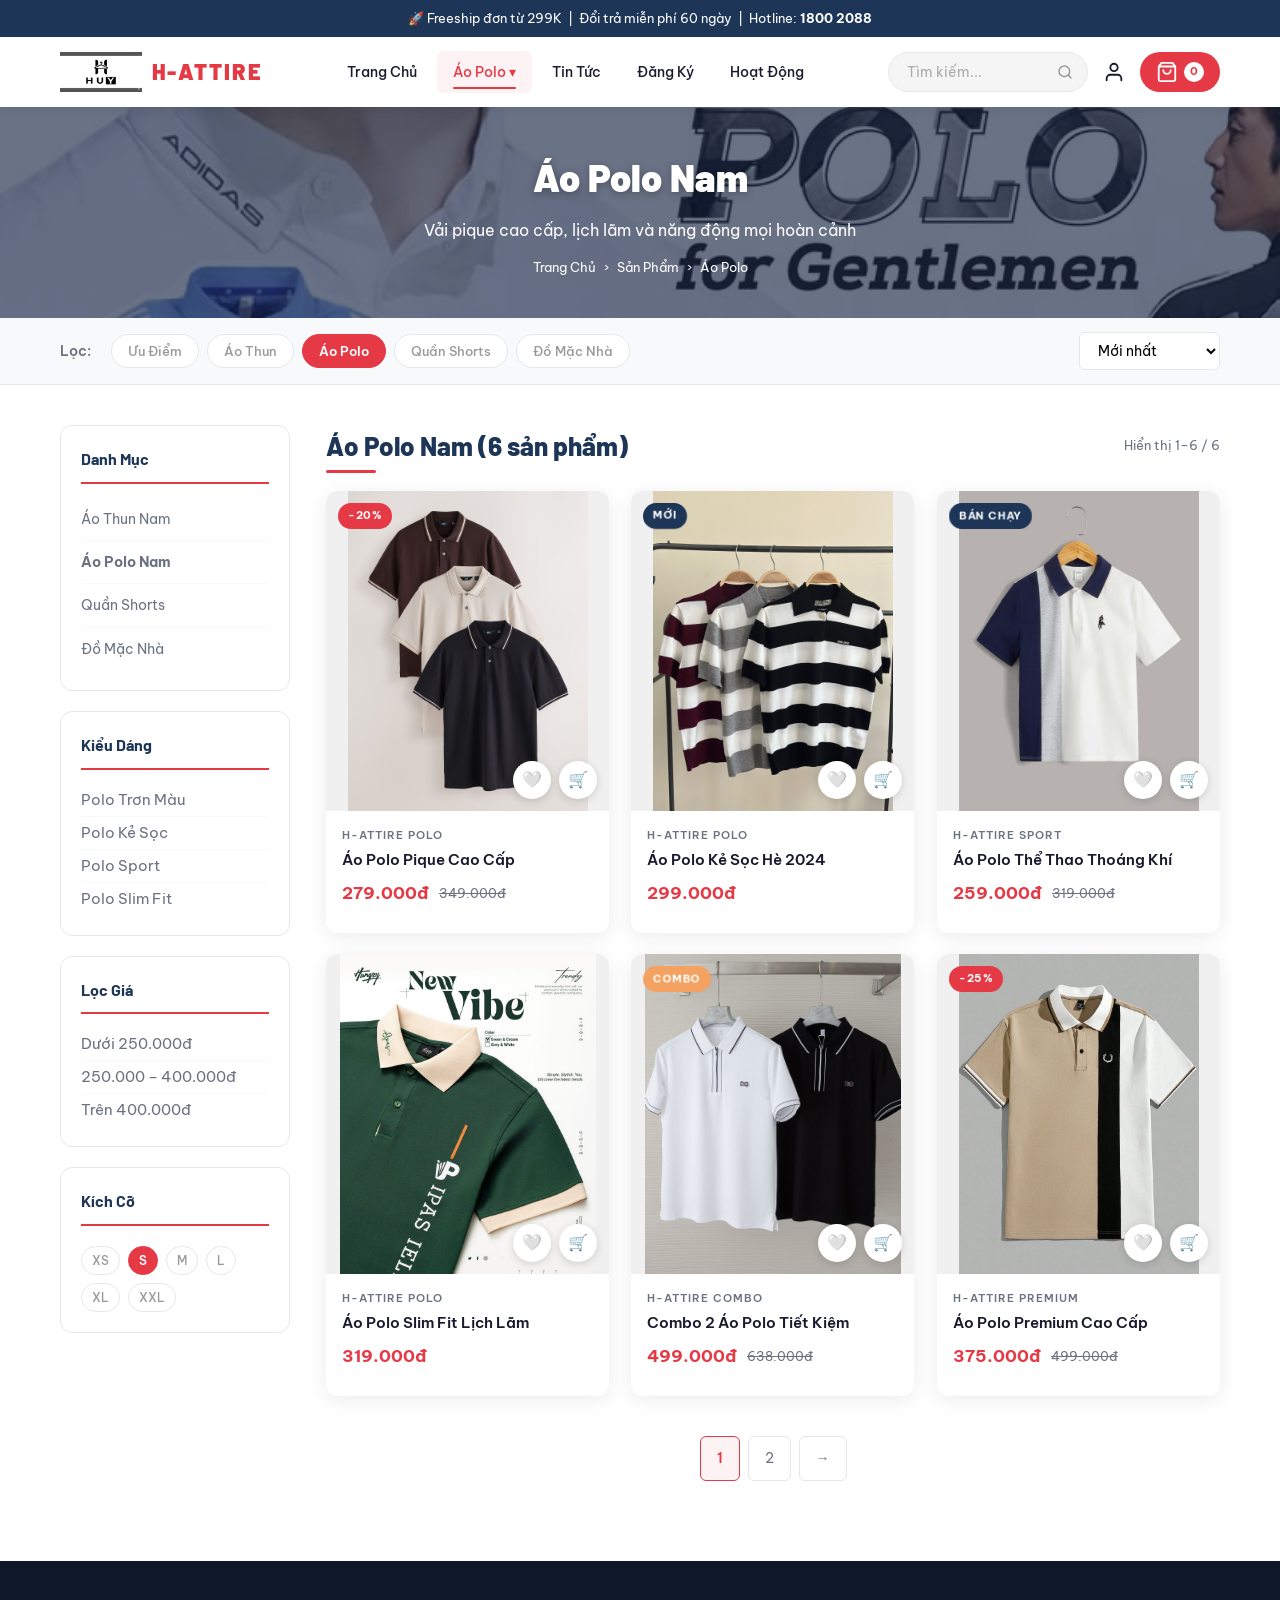
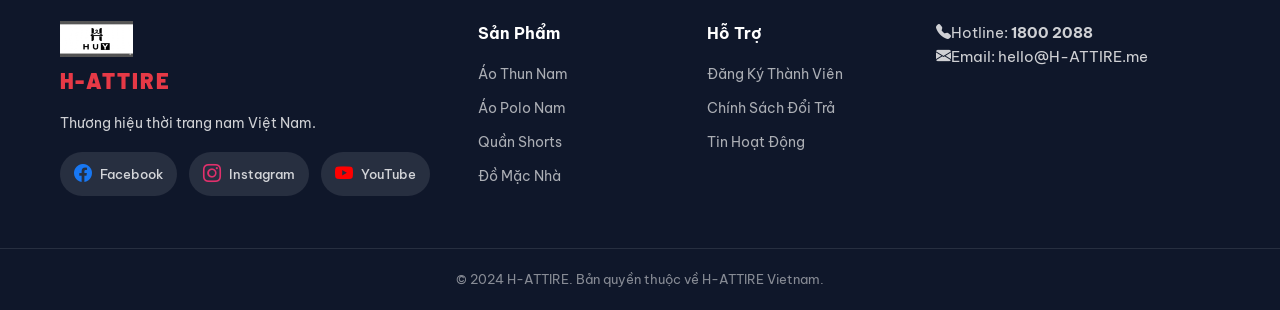
==== aopolo.html @ b881ce63 "first commit" ====
<!DOCTYPE html>
<html lang="vi">
<head>
  <meta charset="UTF-8"/>
  <meta name="viewport" content="width=device-width, initial-scale=1.0"/>
  <title>Áo Polo Nam - H-ATTIRE</title>
  <link rel="icon" type="image/jpeg" href="anh/b0e6f4a6-db15-4e68-9e41-545df99f1781.jpeg"/>
  <link rel="stylesheet" href="https://cdn.jsdelivr.net/npm/bootstrap-icons@1.11.3/font/bootstrap-icons.min.css">
  <link rel="stylesheet" href="css/style.css"/>
  <link href="https://fonts.googleapis.com/css2?family=Barlow:wght@400;500;600;700;900&family=Be+Vietnam+Pro:wght@300;400;500;600;700&display=swap" rel="stylesheet"/>
  <style>
    .filter-radio { display:none !important; }
    #fp-mid:checked~.products-layout .product-card:not(.p-mid) { display:none; }
    #fp-high:checked~.products-layout .product-card:not(.p-high) { display:none; }
    #fp-low:checked~.products-layout .product-card:not(.p-low) { display:none; }
    #fs-tron:checked~.products-layout .product-card:not(.s-tron) { display:none; }
    #fs-ke-soc:checked~.products-layout .product-card:not(.s-ke-soc) { display:none; }
    #fs-sport:checked~.products-layout .product-card:not(.s-sport) { display:none; }
    #fs-slim:checked~.products-layout .product-card:not(.s-slim) { display:none; }
    .sidebar-filter-lbl { cursor:pointer; color:var(--text-light,#666); transition:color .2s; display:block; padding:4px 0; }
    .sidebar-filter-lbl:hover { color:var(--primary,#e63946); }
    #fp-low:checked~.products-layout label[for="fp-low"],
    #fp-mid:checked~.products-layout label[for="fp-mid"],
    #fp-high:checked~.products-layout label[for="fp-high"],
    #fp-all:checked~.products-layout label[for="fp-all"],
    #fs-tron:checked~.products-layout label[for="fs-tron"],
    #fs-ke-soc:checked~.products-layout label[for="fs-ke-soc"],
    #fs-sport:checked~.products-layout label[for="fs-sport"],
    #fs-slim:checked~.products-layout label[for="fs-slim"],
    #fs-all:checked~.products-layout label[for="fs-all"] { color:var(--primary,#e63946); font-weight:700; }
  </style>
</head>
<body>

<header class="header">
  <div class="header-top"><div class="container">
    <p>🚀 Freeship đơn từ 299K &nbsp;|&nbsp; Đổi trả miễn phí 60 ngày &nbsp;|&nbsp; Hotline: <strong>1800 2088</strong></p>
  </div></div>
  <div class="header-main"><div class="container header-inner">
    <a href="index.html" class="logo">
      <img src="anh/b0e6f4a6-db15-4e68-9e41-545df99f1781.jpeg" alt="H-ATTIRE Logo" class="logo-img"/>
      <span class="logo-text">H-ATTIRE</span>
    </a>
    <nav class="navbar"><ul class="nav-list">
      <li><a href="index.html">Trang Chủ</a></li>
      <li class="has-dropdown">
        <a href="sanpham.html" class="active">Áo Polo ▾</a>
        <ul class="dropdown">
          <li><a href="aothun.html">Áo Thun</a></li>
          <li><a href="aopolo.html" class="active">Áo Polo</a></li>
          <li><a href="quanshorts.html">Quần Shorts</a></li>
          <li><a href="domacnha.html">Đồ Mặc Nhà</a></li>
        </ul>
      </li>
      <li><a href="tintuc.html">Tin Tức</a></li>
      <li><a href="dangky.html">Đăng Ký</a></li>
      <li><a href="hoatdong.html">Hoạt Động</a></li>
    </ul></nav>
    <div class="header-actions">
      <div class="header-search">
        <input id="header-search-input" type="text" class="header-search-input" placeholder="Tìm kiếm..." autocomplete="off"/>
        <button class="header-search-icon" title="Tìm kiếm">
          <svg width="16" height="16" viewBox="0 0 24 24" fill="none" stroke="currentColor" stroke-width="2.2" stroke-linecap="round" stroke-linejoin="round"><circle cx="11" cy="11" r="8"/><line x1="21" y1="21" x2="16.65" y2="16.65"/></svg>
        </button>
      </div>
      <a href="dangky.html" class="icon-btn" title="Tài khoản">
        <svg width="22" height="22" viewBox="0 0 24 24" fill="none" stroke="currentColor" stroke-width="2" stroke-linecap="round" stroke-linejoin="round"><path d="M20 21v-2a4 4 0 0 0-4-4H8a4 4 0 0 0-4 4v2"/><circle cx="12" cy="7" r="4"/></svg>
      </a>
      <a href="giohang.html" class="icon-btn cart-btn" title="Giỏ hàng">
        <svg width="22" height="22" viewBox="0 0 24 24" fill="none" stroke="currentColor" stroke-width="2" stroke-linecap="round" stroke-linejoin="round"><path d="M6 2L3 6v14a2 2 0 0 0 2 2h14a2 2 0 0 0 2-2V6l-3-4z"/><line x1="3" y1="6" x2="21" y2="6"/><path d="M16 10a4 4 0 0 1-8 0"/></svg>
        <span class="cart-count" id="cart-count">0</span>
      </a>
    </div>
  </div></div>
</header>

<section class="page-hero hero-aopolo">
  <h1>Áo Polo Nam</h1>
  <p>Vải pique cao cấp, lịch lãm và năng động mọi hoàn cảnh</p>
  <div class="breadcrumb">
    <a href="index.html">Trang Chủ</a><span>›</span>
    <a href="sanpham.html">Sản Phẩm</a><span>›</span>
    <span>Áo Polo</span>
  </div>
</section>

<div class="filter-bar"><div class="container filter-inner">
  <span class="filter-label">Lọc:</span>
  <div class="filter-tags">
    <a href="sanpham.html" class="filter-tag">Ưu Điểm</a>
    <a href="aothun.html" class="filter-tag">Áo Thun</a>
    <a href="aopolo.html" class="filter-tag active">Áo Polo</a>
    <a href="quanshorts.html" class="filter-tag">Quần Shorts</a>
    <a href="domacnha.html" class="filter-tag">Đồ Mặc Nhà</a>
  </div>
  <select class="sort-select" title="Sắp xếp sản phẩm" aria-label="Sắp xếp sản phẩm">
    <option>Mới nhất</option><option>Giá tăng dần</option><option>Giá giảm dần</option>
  </select>
</div></div>

<main class="container">
  <input type="radio" name="polo-price" id="fp-all" class="filter-radio" checked/>
  <input type="radio" name="polo-price" id="fp-low" class="filter-radio"/>
  <input type="radio" name="polo-price" id="fp-mid" class="filter-radio"/>
  <input type="radio" name="polo-price" id="fp-high" class="filter-radio"/>
  <input type="radio" name="polo-style" id="fs-all" class="filter-radio" checked/>
  <input type="radio" name="polo-style" id="fs-tron" class="filter-radio"/>
  <input type="radio" name="polo-style" id="fs-ke-soc" class="filter-radio"/>
  <input type="radio" name="polo-style" id="fs-sport" class="filter-radio"/>
  <input type="radio" name="polo-style" id="fs-slim" class="filter-radio"/>
  <div class="products-layout">
    <aside class="sidebar">
      <div class="sidebar-box">
        <h3>Danh Mục</h3>
        <ul class="sidebar-list">
          <li><a href="aothun.html">Áo Thun Nam</a></li>
          <li><a href="aopolo.html" class="sidebar-link-active">Áo Polo Nam</a></li>
          <li><a href="quanshorts.html">Quần Shorts</a></li>
          <li><a href="domacnha.html">Đồ Mặc Nhà</a></li>
        </ul>
      </div>
      <div class="sidebar-box">
        <h3>Kiểu Dáng</h3>
        <ul class="sidebar-list">
          <li><label for="fs-tron" class="sidebar-filter-lbl">Polo Trơn Màu</label></li>
          <li><label for="fs-ke-soc" class="sidebar-filter-lbl">Polo Kẻ Sọc</label></li>
          <li><label for="fs-sport" class="sidebar-filter-lbl">Polo Sport</label></li>
          <li><label for="fs-slim" class="sidebar-filter-lbl">Polo Slim Fit</label></li>
        </ul>
      </div>
      <div class="sidebar-box">
        <h3>Lọc Giá</h3>
        <ul class="sidebar-list">
          <li><label for="fp-low" class="sidebar-filter-lbl">Dưới 250.000đ</label></li>
          <li><label for="fp-mid" class="sidebar-filter-lbl">250.000 – 400.000đ</label></li>
          <li><label for="fp-high" class="sidebar-filter-lbl">Trên 400.000đ</label></li>
        </ul>
      </div>
      <div class="sidebar-box">
        <h3>Kích Cỡ</h3>
        <div class="tags-grid">
          <span class="filter-tag filter-tag-sm">XS</span>
          <span class="filter-tag filter-tag-sm active">S</span>
          <span class="filter-tag filter-tag-sm">M</span>
          <span class="filter-tag filter-tag-sm">L</span>
          <span class="filter-tag filter-tag-sm">XL</span>
          <span class="filter-tag filter-tag-sm">XXL</span>
        </div>
      </div>
    </aside>
    <div>
      <div class="section-header">
        <h2>Áo Polo Nam (6 sản phẩm)</h2>
        <span class="results-count">Hiển thị 1–6 / 6</span>
      </div>
      <div class="products-grid-3">
        <div class="product-card p-mid s-tron">
          <div class="product-img-wrap">
            <img src="anh/aopolo cao cap.jpg" alt="Áo Polo Pique" class="product-img"/>
            <span class="badge badge-sale">-20%</span>
            <div class="product-actions"><a href="#" class="act-btn">🤍</a><a href="giohang.html" class="act-btn">🛒</a></div>
          </div>
          <div class="product-info">
            <p class="product-brand">H-ATTIRE Polo</p>
            <h4 class="product-name">Áo Polo Pique Cao Cấp</h4>
            <div class="product-price"><span class="price-new">279.000đ</span><span class="price-old">349.000đ</span></div>
          </div>
        </div>
        <div class="product-card p-mid s-ke-soc">
          <div class="product-img-wrap">
            <img src="anh/ao polo ke soc.jpg" alt="Áo Polo Kẻ Sọc" class="product-img"/>
            <span class="badge">Mới</span>
            <div class="product-actions"><a href="#" class="act-btn">🤍</a><a href="giohang.html" class="act-btn">🛒</a></div>
          </div>
          <div class="product-info">
            <p class="product-brand">H-ATTIRE Polo</p>
            <h4 class="product-name">Áo Polo Kẻ Sọc Hè 2024</h4>
            <div class="product-price"><span class="price-new">299.000đ</span></div>
          </div>
        </div>
        <div class="product-card p-mid s-sport">
          <div class="product-img-wrap">
            <img src="anh/47c887c211697ea7f6ecb1c63d4cfa76.jpg" alt="Áo Polo Sport" class="product-img"/>
            <span class="badge">Bán Chạy</span>
            <div class="product-actions"><a href="#" class="act-btn">🤍</a><a href="giohang.html" class="act-btn">🛒</a></div>
          </div>
          <div class="product-info">
            <p class="product-brand">H-ATTIRE Sport</p>
            <h4 class="product-name">Áo Polo Thể Thao Thoáng Khí</h4>
            <div class="product-price"><span class="price-new">259.000đ</span><span class="price-old">319.000đ</span></div>
          </div>
        </div>
        <div class="product-card p-mid s-slim">
          <div class="product-img-wrap">
            <img src="anh/38dfdca58d3128b17875854a6ce09ac6.jpg" alt="Áo Polo Slim Fit" class="product-img"/>
            <div class="product-actions"><a href="#" class="act-btn">🤍</a><a href="giohang.html" class="act-btn">🛒</a></div>
          </div>
          <div class="product-info">
            <p class="product-brand">H-ATTIRE Polo</p>
            <h4 class="product-name">Áo Polo Slim Fit Lịch Lãm</h4>
            <div class="product-price"><span class="price-new">319.000đ</span></div>
          </div>
        </div>
        <div class="product-card p-high s-tron">
          <div class="product-img-wrap">
            <img src="anh/0f33fd51a7fe4ca1c8eb596e258a1134.jpg" alt="Combo Polo" class="product-img"/>
            <span class="badge badge-accent">Combo</span>
            <div class="product-actions"><a href="#" class="act-btn">🤍</a><a href="giohang.html" class="act-btn">🛒</a></div>
          </div>
          <div class="product-info">
            <p class="product-brand">H-ATTIRE Combo</p>
            <h4 class="product-name">Combo 2 Áo Polo Tiết Kiệm</h4>
            <div class="product-price"><span class="price-new">499.000đ</span><span class="price-old">638.000đ</span></div>
          </div>
        </div>
        <div class="product-card p-mid s-tron">
          <div class="product-img-wrap">
            <img src="anh/670a99d91a8e37e15559f516ec84f1dd.jpg" alt="Áo Polo Premium" class="product-img"/>
            <span class="badge badge-sale">-25%</span>
            <div class="product-actions"><a href="#" class="act-btn">🤍</a><a href="giohang.html" class="act-btn">🛒</a></div>
          </div>
          <div class="product-info">
            <p class="product-brand">H-ATTIRE Premium</p>
            <h4 class="product-name">Áo Polo Premium Cao Cấp</h4>
            <div class="product-price"><span class="price-new">375.000đ</span><span class="price-old">499.000đ</span></div>
          </div>
        </div>
      </div>
      <div class="pagination">
        <a href="#" class="page-link page-link-active">1</a>
        <a href="#" class="page-link">2</a>
        <a href="#" class="page-link">→</a>
      </div>
    </div>
  </div>
</main>

<footer class="footer"><div class="container footer-grid">
  <div class="footer-col">
    <img src="anh/b0e6f4a6-db15-4e68-9e41-545df99f1781.jpeg" alt="H-ATTIRE" class="footer-logo"/>
    <span class="footer-logo-text">H-ATTIRE</span>
    <p>Thương hiệu thời trang nam Việt Nam.</p>
    <div class="footer-social">
      <a href="https://facebook.com" target="_blank" rel="noopener noreferrer" class="social-link"><i class="bi bi-facebook"></i> Facebook</a>
      <a href="https://instagram.com" target="_blank" rel="noopener noreferrer" class="social-link"><i class="bi bi-instagram"></i> Instagram</a>
      <a href="https://youtube.com" target="_blank" rel="noopener noreferrer" class="social-link"><i class="bi bi-youtube"></i> YouTube</a>
    </div>
  </div>
  <div class="footer-col">
    <h4>Sản Phẩm</h4>
    <ul>
      <li><a href="aothun.html">Áo Thun Nam</a></li>
      <li><a href="aopolo.html">Áo Polo Nam</a></li>
      <li><a href="quanshorts.html">Quần Shorts</a></li>
      <li><a href="domacnha.html">Đồ Mặc Nhà</a></li>
    </ul>
  </div>
  <div class="footer-col">
    <h4>Hỗ Trợ</h4>
    <ul>
      <li><a href="dangky.html">Đăng Ký Thành Viên</a></li>
      <li><a href="#">Chính Sách Đổi Trả</a></li>
      <li><a href="hoatdong.html">Tin Hoạt Động</a></li>
    </ul>
  </div>
  <div class="footer-contact">
    <p class="contact-line"><i class="bi bi-telephone-fill contact-icon contact-phone"></i><span>Hotline: <strong>1800 2088</strong></span></p>
    <p class="contact-line"><i class="bi bi-envelope-fill contact-icon contact-email"></i><span>Email: hello@H-ATTIRE.me</span></p>
  </div>
</div>
<div class="footer-bottom"><div class="container"><p>© 2024 H-ATTIRE. Bản quyền thuộc về H-ATTIRE Vietnam.</p></div></div>
</footer>

</body>
</html>
---- css/style.css ----
/* ============================================
   COOLMATE - CSS CHÍNH
   Phong cách: Hiện đại, Sạch sẽ, Năng động
   ============================================ */

/* ===== CSS VARIABLES ===== */
:root {
  --primary: #e63946;
  --primary-dark: #c1121f;
  --secondary: #1d3557;
  --accent: #f4a261;
  --text: #1a1a2e;
  --text-light: #6b7280;
  --bg: #ffffff;
  --bg-soft: #f8f9fa;
  --bg-dark: #0f172a;
  --border: #e5e7eb;
  --radius: 12px;
  --radius-sm: 6px;
  --shadow: 0 4px 20px rgba(0,0,0,0.08);
  --shadow-hover: 0 8px 32px rgba(0,0,0,0.15);
  --transition: all 0.3s cubic-bezier(0.4,0,0.2,1);
  --font-heading: 'Barlow', sans-serif;
  --font-body: 'Be Vietnam Pro', sans-serif;
}

/* ===== RESET ===== */
*, *::before, *::after { box-sizing: border-box; margin: 0; padding: 0; }
html { scroll-behavior: smooth; }
body {
  font-family: var(--font-body);
  color: var(--text);
  background: var(--bg);
  font-size: 15px;
  line-height: 1.6;
}
img { max-width: 100%; height: auto; display: block; }
a { text-decoration: none; color: inherit; }
ul { list-style: none; }

/* ===== CONTAINER ===== */
.container {
  max-width: 1200px;
  margin: 0 auto;
  padding: 0 20px;
}

/* ===== BUTTONS ===== */
.btn {
  display: inline-block;
  padding: 12px 28px;
  border-radius: 50px;
  font-weight: 600;
  font-size: 15px;
  cursor: pointer;
  transition: var(--transition);
  border: 2px solid transparent;
  font-family: var(--font-body);
}
.btn-primary {
  background: var(--primary);
  color: #fff;
  border-color: var(--primary);
}
.btn-primary:hover {
  background: var(--primary-dark);
  border-color: var(--primary-dark);
  transform: translateY(-2px);
  box-shadow: 0 6px 20px rgba(230,57,70,0.35);
}
.btn-outline {
  background: transparent;
  color: var(--secondary);
  border-color: var(--secondary);
}
.btn-outline:hover {
  background: var(--secondary);
  color: #fff;
  transform: translateY(-2px);
}
.btn-secondary {
  background: var(--secondary);
  color: #fff;
  border-color: var(--secondary);
}
.btn-secondary:hover {
  background: #14253d;
  transform: translateY(-2px);
}

/* ===== HEADER ===== */
.header {
  position: sticky;
  top: 0;
  z-index: 1000;
  background: var(--bg);
  box-shadow: 0 2px 12px rgba(0,0,0,0.08);
}
.header-top {
  background: var(--secondary);
  color: #fff;
  text-align: center;
  padding: 8px 0;
  font-size: 13px;
}
.header-main { padding: 0; }
.header-inner {
  display: flex;
  align-items: center;
  justify-content: space-between;
  gap: 20px;
  height: 70px;
}

/* LOGO */
.logo {
  display: flex;
  align-items: center;
  gap: 10px;
  flex-shrink: 0;
}
.logo-img {
  height: 40px;
  width: auto;
  /* Nếu chưa có file logo.png, dòng này không ảnh hưởng layout */
}
.logo-text {
  font-family: var(--font-heading);
  font-size: 22px;
  font-weight: 900;
  color: var(--primary);
  letter-spacing: 2px;
  /* Hiển thị cùng logo ảnh - khi có ảnh logo thì có thể xóa span này */
}

/* NAVBAR */
.navbar { flex: 1; }
.nav-list {
  display: flex;
  align-items: center;
  gap: 4px;
  justify-content: center;
}
.nav-list li { position: relative; }
.nav-list a {
  display: block;
  padding: 10px 16px;
  font-weight: 500;
  font-size: 14px;
  color: var(--text);
  border-radius: var(--radius-sm);
  transition: var(--transition);
}
.nav-list a:hover,
.nav-list a.active {
  color: var(--primary);
  background: rgba(230,57,70,0.06);
}
/* Dropdown */
.has-dropdown .dropdown {
  position: absolute;
  top: calc(100% + 8px);
  left: 0;
  background: #fff;
  border-radius: var(--radius);
  box-shadow: var(--shadow-hover);
  min-width: 180px;
  opacity: 0;
  visibility: hidden;
  transform: translateY(-10px);
  transition: var(--transition);
  z-index: 999;
  border: 1px solid var(--border);
}
.has-dropdown:hover .dropdown {
  opacity: 1;
  visibility: visible;
  transform: translateY(0);
}
.dropdown li a {
  padding: 10px 18px;
  border-radius: 0;
  font-size: 14px;
}
.dropdown li:first-child a { border-radius: var(--radius) var(--radius) 0 0; }
.dropdown li:last-child a { border-radius: 0 0 var(--radius) var(--radius); }

/* HEADER ACTIONS */
.header-actions {
  display: flex;
  align-items: center;
  gap: 6px;
  flex-shrink: 0;
}
.icon-btn {
  width: 40px;
  height: 40px;
  display: flex;
  align-items: center;
  justify-content: center;
  border-radius: 50%;
  font-size: 18px;
  transition: var(--transition);
  position: relative;
}
.icon-btn:hover { background: var(--bg-soft); transform: scale(1.1); }
.cart-btn {
  background: var(--primary);
  color: #fff;
  border-radius: 50px;
  width: auto;
  padding: 0 16px;
  gap: 6px;
  font-size: 14px;
  font-weight: 600;
  border: none;
  cursor: pointer;
  display: flex;
  align-items: center;
  height: 40px;
}
.cart-btn:hover { background: var(--primary-dark); transform: none; }
.cart-count {
  background: #fff;
  color: var(--primary);
  border-radius: 50%;
  width: 20px;
  height: 20px;
  font-size: 11px;
  font-weight: 700;
  display: flex;
  align-items: center;
  justify-content: center;
}

/* ===== HERO ===== */
.hero {
  background: linear-gradient(135deg, #0f172a 0%, #1d3557 60%, #2a4a7f 100%);
  min-height: 540px;
  display: flex;
  align-items: center;
  overflow: hidden;
  position: relative;
}
.hero::before {
  content: '';
  position: absolute;
  inset: 0;
  background: radial-gradient(ellipse at 70% 50%, rgba(230,57,70,0.15) 0%, transparent 60%);
}
.hero .container,
.hero {
  display: flex;
  align-items: center;
  width: 100%;
}
.hero {
  padding: 0;
}
.hero-content {
  flex: 1;
  padding: 60px 40px 60px 80px;
  z-index: 1;
  position: relative;
}
.hero-tag {
  display: inline-block;
  background: rgba(230,57,70,0.2);
  color: #ff8896;
  border: 1px solid rgba(230,57,70,0.4);
  border-radius: 50px;
  padding: 6px 18px;
  font-size: 13px;
  font-weight: 600;
  letter-spacing: 1.5px;
  text-transform: uppercase;
  margin-bottom: 20px;
}
.hero h1 {
  font-family: var(--font-heading);
  font-size: 58px;
  font-weight: 900;
  color: #fff;
  line-height: 1.1;
  margin-bottom: 20px;
}
.hero h1 .highlight { color: var(--primary); }
.hero p {
  color: rgba(255,255,255,0.75);
  font-size: 17px;
  margin-bottom: 36px;
  max-width: 460px;
}
.hero-btns { display: flex; gap: 14px; flex-wrap: wrap; }
.hero-image {
  flex: 0 0 50%;
  width: 50%;
  display: flex;
  justify-content: center;
  align-items: center;
  height: 540px;
  /* overflow: hidden BỎ đi để ảnh không bị cắt xén khi chèn vào */
  background: rgba(255,255,255,0.04);
}
.hero-img {
  height: 100%;
  width: 100%;
  object-fit: contain;
  /* object-fit: contain để ảnh hiển thị toàn bộ, không bị cắt */
  /* Khi ảnh đẹp vừa khung thì đổi lại thành object-fit: cover */
  object-position: center;
}

/* ===== CATEGORY BAR ===== */
.category-bar {
  padding: 40px 0 52px;
  background: var(--bg-soft);
  border-bottom: 1px solid var(--border);
}
.cat-grid {
  display: flex;
  gap: 16px;
  justify-content: center;
  flex-wrap: wrap;
}
.cat-item {
  display: flex;
  flex-direction: column;
  align-items: center;
  gap: 10px;
  background: #fff;
  border-radius: var(--radius);
  padding: 16px 24px;
  box-shadow: var(--shadow);
  transition: var(--transition);
  min-width: 110px;
  text-align: center;
  will-change: transform;
  border: 2px solid transparent; /* giữ cố định kích thước, tránh layout shift khi hover */
}
.cat-item img {
  width: 60px;
  height: 60px;
  object-fit: cover;   /* dùng được vì width=height=60, ảnh hình tròn cắt đều */
  border-radius: 50%;
  border: 3px solid var(--border);
  /* Nếu ảnh bị méo, đổi object-fit thành contain */
}
.cat-item span {
  font-weight: 600;
  font-size: 14px;
  color: var(--text);
}
.cat-item:hover {
  transform: translateY(-4px);
  box-shadow: var(--shadow-hover);
  border-color: var(--primary); /* chỉ đổi màu, không thêm border mới */
}

/* ===== MAIN LAYOUT ===== */
.main-layout {
  display: grid;
  grid-template-columns: 260px 1fr;
  gap: 40px;
  padding-top: 50px;
  padding-bottom: 60px;
  align-items: start;
}

/* ===== SIDEBAR ===== */
.sidebar { position: sticky; top: 90px; }
.sidebar-box {
  background: #fff;
  border: 1px solid var(--border);
  border-radius: var(--radius);
  padding: 20px;
  margin-bottom: 20px;
}
.sidebar-box h3 {
  font-family: var(--font-heading);
  font-size: 16px;
  font-weight: 700;
  color: var(--secondary);
  margin-bottom: 14px;
  padding-bottom: 10px;
  border-bottom: 2px solid var(--primary);
}
.sidebar-list li { border-bottom: 1px solid var(--bg-soft); }
.sidebar-list li:last-child { border-bottom: none; }
.sidebar-list a {
  display: block;
  padding: 10px 0;
  font-size: 14px;
  color: var(--text-light);
  transition: var(--transition);
}
.sidebar-list a:hover { color: var(--primary); padding-left: 8px; }
.sidebar-link-active  { color: var(--primary); font-weight: 700; }
.section-header       { margin-bottom: 20px; display: flex; justify-content: space-between; align-items: baseline; }
.results-count        { color: var(--text-light); font-size: 13px; }
.sidebar-banner { padding: 0; overflow: hidden; }
.sidebar-img {
  width: 100%;
  height: auto;        /* auto thay vì fixed height để ảnh hiển thị đầy đủ */
  display: block;
  border-radius: var(--radius) var(--radius) 0 0;
}
.sidebar-banner p {
  padding: 12px;
  font-weight: 600;
  text-align: center;
  color: var(--primary);
  font-size: 14px;
}

/* ===== SECTION HEADER ===== */
.section-header {
  display: flex;
  align-items: center;
  justify-content: space-between;
  margin-bottom: 24px;
}
.section-header h2 {
  font-family: var(--font-heading);
  font-size: 26px;
  font-weight: 800;
  color: var(--secondary);
  position: relative;
}
.section-header h2::after {
  content: '';
  position: absolute;
  bottom: -6px;
  left: 0;
  width: 50px;
  height: 3px;
  background: var(--primary);
  border-radius: 2px;
}
.see-all {
  color: var(--primary);
  font-weight: 600;
  font-size: 14px;
  transition: var(--transition);
}
.see-all:hover { color: var(--primary-dark); }

/* ===== PRODUCT GRID ===== */
.product-grid {
  display: grid;
  grid-template-columns: repeat(2, 1fr);
  gap: 20px;
  margin-bottom: 40px;
}
.product-card {
  background: #fff;
  border-radius: var(--radius);
  overflow: hidden;
  box-shadow: var(--shadow);
  transition: var(--transition);
}
.product-card:hover {
  transform: translateY(-6px);
  box-shadow: var(--shadow-hover);
}
.product-img-wrap {
  position: relative;
  background: #f0f0f0; /* nền xám khi chưa có ảnh */
  height: 320px;       /* chiều cao cố định để tất cả ảnh cao bằng nhau */
  display: flex;
  align-items: center;
  justify-content: center;
}
.product-img {
  width: 100%;
  height: 100%;
  display: block;
  object-fit: contain;  /* giữ tỷ lệ ảnh, không bị méo */
  object-position: center;
  transition: transform 0.4s ease;
}
.product-card:hover .product-img { transform: scale(1.04); }
.badge {
  position: absolute;
  top: 12px;
  left: 12px;
  background: var(--secondary);
  color: #fff;
  font-size: 11px;
  font-weight: 700;
  padding: 4px 10px;
  border-radius: 50px;
  text-transform: uppercase;
  letter-spacing: 0.5px;
}
.badge-sale { background: var(--primary); }
.badge-accent { background: var(--accent); color: #fff; }

/* Pagination */
.pagination       { display: flex; justify-content: center; gap: 8px; margin: 40px 0; }
.page-link        { padding: 10px 16px; border: 1.5px solid var(--border); border-radius: 6px; font-size: 14px; color: var(--text-light); transition: var(--transition); }
.page-link:hover  { border-color: var(--primary); color: var(--primary); }
.page-link-active { border-color: var(--primary); color: var(--primary); font-weight: 600; background: rgba(230,57,70,0.06); }
/* product-actions: luôn hiển thị ở góc phải dưới ảnh, không ẩn */
.product-actions {
  position: absolute;
  bottom: 12px;
  right: 12px;
  display: flex;
  gap: 8px;
  /* opacity: 0; ĐÃ BỎ - không ẩn nút, luôn hiển thị */
}
.act-btn {
  background: #fff;
  border-radius: 50%;
  width: 38px;
  height: 38px;
  display: flex;
  align-items: center;
  justify-content: center;
  font-size: 16px;
  box-shadow: 0 2px 8px rgba(0,0,0,0.15);
  transition: var(--transition);
}
.act-btn:hover { background: #4da6d6; color: #fff; transform: scale(1.1); box-shadow: 0 4px 12px rgba(77,166,214,0.35); }
.product-info { padding: 16px; }
.product-brand {
  font-size: 11px;
  color: var(--text-light);
  text-transform: uppercase;
  letter-spacing: 1px;
  font-weight: 600;
  margin-bottom: 4px;
}
.product-name {
  font-size: 15px;
  font-weight: 600;
  margin-bottom: 10px;
  color: var(--text);
  line-height: 1.4;
}
.product-price { display: flex; align-items: center; gap: 10px; margin-bottom: 10px; }
.price-new { font-size: 17px; font-weight: 700; color: var(--primary); }
.price-old { font-size: 13px; color: var(--text-light); text-decoration: line-through; }
.product-colors { display: flex; gap: 6px; }
.color {
  width: 18px;
  height: 18px;
  border-radius: 50%;
  cursor: pointer;
  transition: var(--transition);
  border: 2px solid #000;
}
.color:hover { transform: scale(1.3); }
.color-swatch         { width: 26px; height: 26px; cursor: pointer; }
.color-white          { background: #fff; border: 1.5px solid #ccc; }
.color-black          { background: #1a1a1a; }
.color-blue           { background: #3d6bce; }
.color-red            { background: #c0392b; }
.color-green          { background: #2ecc71; }
.color-yellow         { background: #f39c12; }
.color-gray           { background: #7f8c8d; }
.color-purple         { background: #8e44ad; }

/* ===== MID BANNER ===== */
.mid-banner {
  position: relative;
  border-radius: var(--radius);
  overflow: hidden;
  margin-bottom: 40px;
  min-height: 220px;
  background: linear-gradient(135deg, var(--secondary), #2a4a7f);
  display: flex;
  align-items: center;
}
.mid-banner-img {
  position: absolute;
  inset: 0;
  width: 100%;
  height: 100%;
  object-fit: cover;
  /* opacity: 0.4 ĐÃ BỎ - ảnh hiển thị đầy đủ, rõ ràng */
  /* Nếu muốn text đè lên ảnh dễ đọc hơn, thêm overlay bằng ::after */
}
/* Lớp phủ tối nhẹ để text dễ đọc khi có ảnh nền */
.mid-banner::after {
  content: '';
  position: absolute;
  inset: 0;
  background: rgba(15, 23, 42, 0.55); /* overlay tối thay cho việc làm mờ ảnh */
  z-index: 0;
}
.mid-banner-text {
  position: relative;
  z-index: 1;
  padding: 40px;
  color: #fff;
}
.mid-banner-text h3 { font-family: var(--font-heading); font-size: 30px; font-weight: 900; margin-bottom: 8px; }
.mid-banner-text p { margin-bottom: 20px; font-size: 16px; opacity: 0.9; }

/* ===== NEWS GRID ===== */
.news-grid {
  display: grid;
  grid-template-columns: repeat(3, 1fr);
  gap: 20px;
}
.news-card {
  background: #fff;
  border-radius: var(--radius);
  overflow: hidden;
  box-shadow: var(--shadow);
  transition: var(--transition);
}
.news-card:hover { transform: translateY(-4px); box-shadow: var(--shadow-hover); }
.news-img {
  width: 100%;
  height: auto;       /* height auto thay vì 180px cứng để ảnh không bị crop */
  min-height: 120px;  /* đảm bảo có chiều cao tối thiểu khi chưa có ảnh */
  display: block;
  background: #eee;
}
.news-body { padding: 16px; }
.news-tag {
  display: inline-block;
  background: rgba(230,57,70,0.1);
  color: var(--primary);
  font-size: 11px;
  font-weight: 700;
  padding: 3px 10px;
  border-radius: 50px;
  text-transform: uppercase;
  letter-spacing: 0.5px;
  margin-bottom: 8px;
}
.news-body h4 { font-size: 14px; font-weight: 600; margin-bottom: 8px; line-height: 1.5; }
.news-body h4 a:hover { color: var(--primary); }
.news-body p { font-size: 13px; color: var(--text-light); margin-bottom: 10px; line-height: 1.6; }
.news-date { font-size: 12px; color: var(--text-light); }

/* ===== WHY SECTION ===== */
.why-section {
  background: var(--bg-soft);
  padding: 70px 0;
  border-top: 1px solid var(--border);
}
.section-title-center {
  font-family: var(--font-heading);
  font-size: 32px;
  font-weight: 900;
  color: var(--secondary);
  text-align: center;
  margin-bottom: 50px;
  position: relative;
}
.section-title-center::after {
  content: '';
  position: absolute;
  bottom: -12px;
  left: 50%;
  transform: translateX(-50%);
  width: 60px;
  height: 4px;
  background: var(--primary);
  border-radius: 2px;
}
.why-grid {
  display: grid;
  grid-template-columns: repeat(4, 1fr);
  gap: 28px;
}
.why-item {
  text-align: center;
  background: #fff;
  border-radius: var(--radius);
  padding: 36px 24px;
  box-shadow: var(--shadow);
  transition: var(--transition);
}
.why-item:hover { transform: translateY(-6px); box-shadow: var(--shadow-hover); }
.why-icon { font-size: 40px; margin-bottom: 16px; }
.why-item h4 { font-size: 17px; font-weight: 700; margin-bottom: 10px; color: var(--secondary); }
.why-item p { font-size: 14px; color: var(--text-light); line-height: 1.6; }

/* ===== FOOTER ===== */
.footer {
  background: var(--bg-dark);
  color: rgba(255,255,255,0.8);
  padding-top: 60px;
}
.footer-grid {
  display: grid;
  grid-template-columns: 2fr 1fr 1fr 1.5fr;
  gap: 40px;
  padding-bottom: 50px;
}
.footer-logo {
  height: 36px;
  width: auto;
  margin-bottom: 6px;
  /* Nếu chưa có file logo-white.png thì chữ COOLMATE bên dưới vẫn hiển thị */
}
.footer-logo-text {
  font-family: var(--font-heading);
  font-size: 22px;
  font-weight: 900;
  color: var(--primary);
  letter-spacing: 2px;
  display: block;
  margin-bottom: 14px;
}
.footer-col p { font-size: 14px; line-height: 1.7; margin-bottom: 8px; }
.footer-col h4 {
  color: #fff;
  font-size: 16px;
  font-weight: 700;
  margin-bottom: 16px;
}
.footer-col ul li { margin-bottom: 10px; }
.footer-col ul a {
  font-size: 14px;
  color: rgba(255,255,255,0.65);
  transition: var(--transition);
}
.footer-col ul a:hover { color: var(--primary); padding-left: 6px; }
.footer-social { display: flex; gap: 12px; margin-top: 16px; flex-wrap: wrap; }
.social-link {
  background: rgba(255,255,255,0.1);
  border-radius: 50px;
  padding: 8px 14px;
  font-size: 13px;
  color: rgba(255,255,255,0.8);
  transition: var(--transition);
  display: flex;
  align-items: center;
  gap: 8px;
  font-weight: 500;
}
.social-link:hover { background: var(--primary); color: #fff; }
.social-icon {
  width: 18px;
  height: 18px;
  display: inline-block;
  flex-shrink: 0;
  color: currentColor;
}
.newsletter { display: flex; gap: 8px; margin-top: 12px; }
.newsletter input {
  flex: 1;
  padding: 10px 14px;
  border-radius: var(--radius-sm);
  border: 1px solid rgba(255,255,255,0.2);
  background: rgba(255,255,255,0.08);
  color: #fff;
  font-size: 14px;
  outline: none;
}
.newsletter input::placeholder { color: rgba(255,255,255,0.4); }
.newsletter input:focus { border-color: var(--primary); }
.newsletter button {
  padding: 10px 18px;
  background: var(--primary);
  color: #fff;
  border: none;
  border-radius: var(--radius-sm);
  font-weight: 600;
  cursor: pointer;
  font-size: 14px;
  transition: var(--transition);
}
.newsletter button:hover { background: var(--primary-dark); }
.footer-bottom {
  border-top: 1px solid rgba(255,255,255,0.1);
  padding: 20px 0;
  text-align: center;
}
.footer-bottom p { font-size: 13px; color: rgba(255,255,255,0.5); }
.footer-bottom a { color: rgba(255,255,255,0.7); }
.footer-bottom a:hover { color: var(--primary); }

/* ============================================
   TRANG SẢN PHẨM - sanpham.html
   ============================================ */
.page-hero {
  position: relative;
  background: linear-gradient(135deg, var(--secondary) 0%, #2a4a7f 100%);
  background-size: cover;
  background-position: center;
  background-attachment: fixed;
  padding: 40px 0;
  text-align: center;
  color: #fff;
  overflow: hidden;
  display: flex;
  flex-direction: column;
  align-items: center;
  justify-content: center;
}
/* Overlay tối để chữ luôn đọc được */
.page-hero::before {
  content: '';
  position: absolute;
  inset: 0;
  background: rgba(15, 30, 60, 0.62);
  z-index: 0;
}
.page-hero > * { position: relative; z-index: 1; }
/* Ảnh nền riêng cho từng trang */
.page-hero.hero-aothun   { background-image: url('../anh/fc9c7b4181d894b684e7e201bdb4a9d5.jpg'); }
.page-hero.hero-aopolo   { background-image: url('../anh/0fb81f4771fe1470f3dac3f607c461df.jpg'); }
.page-hero.hero-shorts   { background-image: url('../anh/56a44d4c6894e42a7cedff8b0dba2ee7.jpg'); }
.page-hero.hero-domacnha { background-image: url('../anh/fc0c032a35da2459419caf6ee767c7ec.jpg'); }
.page-hero.hero-sanpham  { background-image: url('../anh/a29efa6627939b2e5d1b65bf9f8f9fcd.jpg'); background-size: auto 100%; background-repeat: no-repeat; background-position: center right; }
.page-hero.hero-tintuc   { background-image: url('../anh/e90d78373b6320cb8c5511008e55741c.jpg'); }
.page-hero.hero-giohang  { background-image: url('../anh/c234d1a8b149bb9c7b2b785a227b0f3c.jpg'); }
.page-hero h1 {
  font-family: var(--font-heading);
  font-size: 38px;
  font-weight: 900;
  margin-bottom: 10px;
  color: #fff;
  text-shadow: 0 2px 8px rgba(0,0,0,0.3);
  animation: fadeInDown 0.8s ease-out;
}
@keyframes fadeInDown {
  from {
    opacity: 0;
    transform: translateY(-20px);
  }
  to {
    opacity: 1;
    transform: translateY(0);
  }
}
.page-hero p { 
  font-size: 16px; 
  opacity: 0.9;
  animation: fadeInUp 0.8s ease-out 0.2s both;
}
@keyframes fadeInUp {
  from {
    opacity: 0;
    transform: translateY(20px);
  }
  to {
    opacity: 1;
    transform: translateY(0);
  }
}
.breadcrumb {
  display: flex;
  align-items: center;
  gap: 8px;
  font-size: 13px;
  margin-top: 14px;
  justify-content: center;
  opacity: 0.8;
}
.breadcrumb a { color: #fff; }
.breadcrumb a:hover { text-decoration: underline; }

/* Filter bar */
.filter-bar {
  background: var(--bg-soft);
  border-bottom: 1px solid var(--border);
  padding: 14px 0;
}
.filter-inner {
  display: flex;
  align-items: center;
  gap: 20px;
  flex-wrap: wrap;
}
.filter-label { font-weight: 600; font-size: 14px; color: var(--text-light); }
.filter-tags { display: flex; gap: 8px; flex-wrap: wrap; flex: 1; }
.filter-tag {
  padding: 6px 16px;
  border-radius: 50px;
  border: 1.5px solid var(--border);
  font-size: 13px;
  cursor: pointer;
  transition: var(--transition);
  background: #fff;
  font-weight: 500;
  color: #999;
}
.filter-tag:hover {
  border-color: var(--primary);
  color: var(--primary);
  background: rgba(230,57,70,0.06);
}
.filter-tag.active {
  border-color: var(--primary);
  color: #fff;
  background: var(--primary);
  font-weight: 600;
}
.sort-select {
  padding: 8px 14px;
  border: 1.5px solid var(--border);
  border-radius: var(--radius-sm);
  font-size: 14px;
  background: #fff;
  cursor: pointer;
  outline: none;
  font-family: var(--font-body);
}

/* Grid tự tạo cho sản phẩm */
.products-layout {
  display: grid;
  grid-template-columns: 230px 1fr;
  gap: 36px;
  padding: 40px 0;
}
.products-grid-3 {
  display: grid;
  grid-template-columns: repeat(3, 1fr);
  gap: 22px;
}

/* Danh sách có đánh số / không đánh số */
.list-section {
  background: #fff;
  border-radius: var(--radius);
  padding: 30px;
  box-shadow: var(--shadow);
  margin-bottom: 30px;
}
.list-section h3 {
  font-family: var(--font-heading);
  font-size: 20px;
  font-weight: 700;
  margin-bottom: 16px;
  color: var(--secondary);
}
.list-unordered {
  list-style: disc;
  padding-left: 24px;
}
.list-unordered li, .list-ordered li {
  padding: 8px 0;
  font-size: 14px;
  color: var(--text-light);
  border-bottom: 1px solid var(--bg-soft);
}
.list-ordered {
  list-style: decimal;
  padding-left: 24px;
}

/* ============================================
   TRANG TIN TỨC - tintuc.html
   ============================================ */
.news-layout {
  display: grid;
  grid-template-columns: 1fr 300px;
  gap: 40px;
  padding: 50px 0;
}
.news-featured {
  border-radius: var(--radius);
  overflow: hidden;
  box-shadow: var(--shadow);
  margin-bottom: 40px;
}
.news-featured-img {
  width: 100%;
  height: auto;        /* auto thay vì 360px cố định, ảnh không bị cắt */
  min-height: 200px;
  display: block;
  background: #eee;
}
.news-featured-body {
  padding: 30px;
  background: #fff;
}
.news-featured-body h2 {
  font-family: var(--font-heading);
  font-size: 26px;
  font-weight: 800;
  margin-bottom: 12px;
  color: var(--secondary);
}
.news-featured-body p { color: var(--text-light); font-size: 15px; line-height: 1.8; }
.news-meta { display: flex; gap: 16px; margin-top: 16px; font-size: 13px; color: var(--text-light); }

/* NEWS LIST GRID (lưới tự tạo) */
.news-list-grid {
  display: grid;
  grid-template-columns: repeat(2, 1fr);
  gap: 22px;
}
.news-list-item {
  display: flex;
  gap: 16px;
  background: #fff;
  border-radius: var(--radius);
  overflow: hidden;
  box-shadow: var(--shadow);
  transition: var(--transition);
}
.news-list-item:hover { transform: translateY(-3px); box-shadow: var(--shadow-hover); }
.news-list-img {
  width: 110px;
  flex-shrink: 0;
  /* object-fit: cover BỎ vì không có height cố định, ảnh tự co theo */
  background: #eee;
  display: block;
  align-self: stretch;  /* kéo dài theo chiều cao card */
  object-fit: cover;    /* dùng cùng align-self:stretch để fill đúng */
}
.news-list-body { padding: 14px 14px 14px 0; }
.news-list-body h4 { font-size: 14px; font-weight: 600; margin-bottom: 6px; line-height: 1.5; }
.news-list-body h4 a:hover { color: var(--primary); }
.news-list-body p { font-size: 13px; color: var(--text-light); }
.news-list-body span { font-size: 12px; color: var(--text-light); display: block; margin-top: 8px; }

/* ============================================
   TRANG ĐĂNG KÝ / FORM - dangky.html
   ============================================ */
.form-page {
  padding: 60px 0;
  background: var(--bg-soft);
  min-height: 80vh;
}
.form-grid-wrap {
  max-width: 1000px;
  margin: 0 auto;
  padding: 0 20px;
}
.form-section-title {
  font-family: var(--font-heading);
  font-size: 30px;
  font-weight: 900;
  color: var(--secondary);
  margin-bottom: 30px;
  text-align: center;
}
/* Form lồng trong bảng */
.form-table-wrap {
  background: #fff;
  border-radius: var(--radius);
  box-shadow: var(--shadow-hover);
  overflow: hidden;
}
.form-table {
  width: 100%;
  border-collapse: collapse;
}
.form-table th {
  background: var(--secondary);
  color: #fff;
  padding: 16px 20px;
  font-size: 15px;
  font-weight: 600;
  text-align: left;
}
.form-table td {
  padding: 16px 20px;
  border-bottom: 1px solid var(--bg-soft);
  vertical-align: middle;
}
.form-table tr:last-child td { border-bottom: none; }
.form-table td:first-child {
  width: 200px;
  font-weight: 600;
  color: var(--text);
  font-size: 14px;
  background: var(--bg-soft);
}
.form-table td label {
  font-weight: 600;
  font-size: 14px;
  color: var(--secondary);
}
.form-input, .form-select, .form-textarea {
  width: 100%;
  padding: 11px 16px;
  border: 1.5px solid var(--border);
  border-radius: var(--radius-sm);
  font-size: 14px;
  font-family: var(--font-body);
  color: var(--text);
  transition: var(--transition);
  background: #fff;
  outline: none;
}
.form-input:focus, .form-select:focus, .form-textarea:focus {
  border-color: var(--primary);
  box-shadow: 0 0 0 3px rgba(230,57,70,0.12);
}
.form-textarea { min-height: 100px; resize: vertical; }
.form-radios, .form-checks {
  display: flex;
  gap: 20px;
  flex-wrap: wrap;
}
.form-radios label, .form-checks label {
  display: flex;
  align-items: center;
  gap: 8px;
  font-size: 14px;
  cursor: pointer;
}
.form-table tr:hover td { background: rgba(230,57,70,0.02); }
.form-submit-row td { text-align: center; padding: 24px; }

/* Giỏ hàng */
.cart-section { padding: 60px 0; }
.cart-table {
  width: 100%;
  border-collapse: collapse;
  background: #fff;
  border-radius: var(--radius);
  overflow: hidden;
  box-shadow: var(--shadow);
}
.cart-table th {
  background: var(--secondary);
  color: #fff;
  padding: 14px 18px;
  text-align: left;
  font-size: 14px;
}
.cart-table td {
  padding: 16px 18px;
  border-bottom: 1px solid var(--bg-soft);
  vertical-align: middle;
  font-size: 14px;
}
.cart-product {
  display: flex;
  align-items: center;
  gap: 14px;
}
.cart-product img {
  width: 72px;
  height: 72px;
  object-fit: cover;   /* ảnh vuông trong giỏ hàng - crop đều */
  border-radius: var(--radius-sm);
  background: #eee;
  flex-shrink: 0;
  /* Nếu ảnh bị méo, đổi object-fit: contain */
}
.cart-product-name { font-weight: 600; font-size: 14px; }
.cart-product-sub { font-size: 12px; color: var(--text-light); }
.qty-control {
  display: flex;
  align-items: center;
  gap: 6px;
}
.qty-btn {
  width: 30px;
  height: 30px;
  border: 1.5px solid var(--border);
  border-radius: var(--radius-sm);
  background: #fff;
  cursor: pointer;
  font-size: 16px;
  display: flex;
  align-items: center;
  justify-content: center;
  transition: var(--transition);
}
.qty-btn:hover { border-color: var(--primary); color: var(--primary); }
.qty-num { width: 36px; text-align: center; font-weight: 600; }
.cart-summary {
  background: #fff;
  border-radius: var(--radius);
  box-shadow: var(--shadow);
  padding: 28px;
  margin-top: 24px;
  max-width: 400px;
  margin-left: auto;
}
.cart-summary h3 { font-family: var(--font-heading); font-size: 20px; font-weight: 700; margin-bottom: 18px; color: var(--secondary); }
.summary-row { display: flex; justify-content: space-between; padding: 10px 0; font-size: 14px; border-bottom: 1px solid var(--bg-soft); }
.summary-row:last-child { border-bottom: none; font-weight: 700; font-size: 17px; color: var(--primary); }

/* ============================================
   TRANG BOOTSTRAP - TRANG CÓ BOOTSTRAP
   ============================================ */

/* ============================================
   TRANG HOẠT ĐỘNG - hoatdong.html
   ============================================ */
.activity-layout {
  display: grid;
  grid-template-columns: 1fr 300px;
  gap: 40px;
  padding: 50px 0;
}
.video-section { margin-bottom: 40px; }
.video-section h2 {
  font-family: var(--font-heading);
  font-size: 24px;
  font-weight: 800;
  color: var(--secondary);
  margin-bottom: 20px;
}
.video-embed-wrap {
  border-radius: var(--radius);
  overflow: hidden;
  box-shadow: var(--shadow-hover);
  margin-bottom: 20px;
  position: relative;
  padding-top: 56.25%;
}
.video-embed-wrap iframe {
  position: absolute;
  inset: 0;
  width: 100%;
  height: 100%;
  border: none;
}
.video-local-wrap {
  border-radius: var(--radius);
  overflow: hidden;
  box-shadow: var(--shadow);
  margin-bottom: 20px;
}
.video-local-wrap video {
  width: 100%;
  display: block;
}
.music-section {
  background: #fff;
  border-radius: var(--radius);
  padding: 24px;
  box-shadow: var(--shadow);
  margin-bottom: 30px;
}
.music-section h3 {
  font-family: var(--font-heading);
  font-size: 18px;
  font-weight: 700;
  color: var(--secondary);
  margin-bottom: 14px;
}
.music-section audio { width: 100%; margin-bottom: 10px; }
.links-section {
  background: #fff;
  border-radius: var(--radius);
  padding: 24px;
  box-shadow: var(--shadow);
  margin-bottom: 30px;
}
.links-section h3 {
  font-family: var(--font-heading);
  font-size: 18px;
  font-weight: 700;
  color: var(--secondary);
  margin-bottom: 16px;
}
.external-links { display: flex; flex-direction: column; gap: 12px; }
.ext-link {
  display: flex;
  align-items: center;
  gap: 14px;
  padding: 14px 16px;
  border: 1.5px solid var(--border);
  border-radius: var(--radius-sm);
  transition: var(--transition);
  font-size: 14px;
  font-weight: 500;
}
.ext-link:hover { border-color: var(--primary); color: var(--primary); transform: translateX(4px); }
.ext-link-icon { font-size: 24px; }
.activity-cards {
  display: grid;
  grid-template-columns: repeat(2, 1fr);
  gap: 20px;
  margin-top: 30px;
}
.activity-card {
  background: #fff;
  border-radius: var(--radius);
  overflow: hidden;
  box-shadow: var(--shadow);
  transition: var(--transition);
}
.activity-card:hover { transform: translateY(-4px); box-shadow: var(--shadow-hover); }
.activity-card-img {
  width: 100%;
  height: auto;        /* auto thay vì 180px cố định, ảnh hiển thị đầy đủ */
  min-height: 120px;
  display: block;
  background: #eee;
}
.activity-card-body { padding: 18px; }
.activity-card-body .news-tag { margin-bottom: 8px; }
.activity-card-body h4 { font-size: 15px; font-weight: 600; margin-bottom: 8px; }
.activity-card-body p { font-size: 13px; color: var(--text-light); }

/* ============================================
   PAGE CON CHUNG
   ============================================ */
.tab-bar {
  display: flex;
  gap: 4px;
  border-bottom: 2px solid var(--border);
  margin-bottom: 30px;
}
.tab-btn {
  padding: 12px 22px;
  font-size: 14px;
  font-weight: 600;
  border: none;
  background: none;
  cursor: pointer;
  color: var(--text-light);
  border-bottom: 2px solid transparent;
  margin-bottom: -2px;
  transition: var(--transition);
  font-family: var(--font-body);
}
.tab-btn.active, .tab-btn:hover {
  color: var(--primary);
  border-bottom-color: var(--primary);
}
.alert-box {
  padding: 14px 18px;
  border-radius: var(--radius-sm);
  font-size: 14px;
  margin-bottom: 16px;
  font-weight: 500;
}
.alert-success { background: #d1fae5; color: #065f46; border-left: 4px solid #10b981; }
.alert-info { background: #dbeafe; color: #1e40af; border-left: 4px solid #3b82f6; }

/* ===== UTILITY ===== */
.mt-2 { margin-top: 8px; }
.mt-4 { margin-top: 16px; }
.mt-8 { margin-top: 32px; }
.mb-4 { margin-bottom: 16px; }
.text-center { text-align: center; }
.text-primary { color: var(--primary); }
.fw-bold { font-weight: 700; }
.text-muted { color: var(--text-light); }

/* ===== HEADER SEARCH (shared across all pages) ===== */
.header-search {
  display: flex; align-items: center;
  background: #f5f5f5; border: 1.5px solid #e8e8e8;
  border-radius: 999px; padding: 0 14px 0 18px;
  height: 40px; width: 200px;
  transition: border-color .25s, box-shadow .25s, width .3s; gap: 6px;
}
.header-search:focus-within {
  border-color: #3d6bce; box-shadow: 0 0 0 3px rgba(61,107,206,.12);
  width: 260px; background: #fff;
}
.header-search-input {
  flex: 1; background: transparent; border: none; outline: none;
  font-size: .9rem; color: #222; font-family: inherit; min-width: 0;
}
.header-search-input::placeholder { color: #aaa; font-size: .88rem; }
.header-search-icon {
  background: none; border: none; padding: 0; cursor: pointer;
  color: #999; display: flex; align-items: center; transition: color .2s; flex-shrink: 0;
}
.header-search:focus-within .header-search-icon,
.header-search-icon:hover { color: #3d6bce; }
.icon-btn svg { display: block; }
/* ===== FOOTER SOCIAL ICON HOVER ===== */
.footer-social .social-link {
  display: inline-flex;
  align-items: center;
  gap: 8px;
  transition: all 0.25s ease;
}

.footer-social .social-link i {
  font-size: 18px;
  transition: all 0.25s ease;
}

/* Màu gốc từng icon */
.footer-social .social-link .bi-facebook {
  color: #1877f2;
}

.footer-social .social-link .bi-instagram {
  color: #e1306c;
}

.footer-social .social-link .bi-youtube {
  color: #ff0000;
}

/* Hover: phóng to nhẹ, nền sáng nhẹ, không đỏ toàn bộ */
.footer-social .social-link:hover {
  background: rgba(255, 255, 255, 0.16);
  color: #fff;
  transform: translateY(-2px) scale(1.04);
  box-shadow: 0 6px 16px rgba(255, 255, 255, 0.08);
}

/* Hover: icon sáng và to nhẹ hơn */
.footer-social .social-link:hover i {
  transform: scale(1.18);
  filter: brightness(1.35);
}

/* ============================================
   SMOOTH ANIMATION SYSTEM
   Áp dụng cho toàn bộ dự án H-ATTIRE
   ============================================ */

/* ===== GLOBAL SMOOTH RENDERING ===== */
*, *::before, *::after {
  -webkit-font-smoothing: antialiased;
  -moz-osx-font-smoothing: grayscale;
}

/* ===== KEYFRAMES ===== */
@keyframes fadeInUp {
  from { opacity: 0; transform: translateY(24px); }
  to   { opacity: 1; transform: translateY(0); }
}
@keyframes fadeInDown {
  from { opacity: 0; transform: translateY(-24px); }
  to   { opacity: 1; transform: translateY(0); }
}
@keyframes fadeInLeft {
  from { opacity: 0; transform: translateX(-28px); }
  to   { opacity: 1; transform: translateX(0); }
}
@keyframes fadeInRight {
  from { opacity: 0; transform: translateX(28px); }
  to   { opacity: 1; transform: translateX(0); }
}
@keyframes fadeIn {
  from { opacity: 0; }
  to   { opacity: 1; }
}
@keyframes scaleIn {
  from { opacity: 0; transform: scale(0.92); }
  to   { opacity: 1; transform: scale(1); }
}
@keyframes popIn {
  0%   { opacity: 0; transform: scale(0.88) translateY(12px); }
  70%  { transform: scale(1.03) translateY(-2px); }
  100% { opacity: 1; transform: scale(1) translateY(0); }
}
@keyframes shimmer {
  0%   { background-position: -400px 0; }
  100% { background-position: 400px 0; }
}
@keyframes slideUnderline {
  from { transform: scaleX(0); }
  to   { transform: scaleX(1); }
}
@keyframes pulseGlow {
  0%, 100% { box-shadow: 0 0 0 0 rgba(230,57,70,0.3); }
  50%       { box-shadow: 0 0 0 8px rgba(230,57,70,0); }
}
@keyframes floatY {
  0%, 100% { transform: translateY(0); }
  50%       { transform: translateY(-6px); }
}

/* ===== SCROLL-REVEAL UTILITY ===== */
/* Thêm class .reveal vào bất kỳ phần tử nào muốn animate khi scroll */
.reveal {
  opacity: 0;
  transform: translateY(30px);
  transition: opacity 0.65s cubic-bezier(0.22,1,0.36,1),
              transform 0.65s cubic-bezier(0.22,1,0.36,1);
}
.reveal.visible {
  opacity: 1;
  transform: translateY(0);
}
.reveal-left  { transform: translateX(-30px); }
.reveal-right { transform: translateX(30px); }
.reveal-left.visible,
.reveal-right.visible { transform: translateX(0); }

/* Stagger delays cho grid items */
.reveal-d1 { transition-delay: 0.08s; }
.reveal-d2 { transition-delay: 0.16s; }
.reveal-d3 { transition-delay: 0.24s; }
.reveal-d4 { transition-delay: 0.32s; }

/* ===== LOGO ===== */
.logo {
  transition: opacity 0.25s ease, transform 0.3s cubic-bezier(0.34,1.56,0.64,1);
}
.logo:hover { opacity: 0.85; transform: scale(1.04); }

.logo-text {
  transition: letter-spacing 0.35s ease, color 0.25s ease;
}
.logo:hover .logo-text { letter-spacing: 3.5px; }

/* ===== NAV LINKS ===== */
.nav-list a {
  position: relative;
  transition: color 0.25s ease, background 0.25s ease, transform 0.2s ease;
}
.nav-list a::after {
  content: '';
  position: absolute;
  bottom: 4px; left: 16px; right: 16px;
  height: 2px;
  background: var(--primary);
  border-radius: 2px;
  transform: scaleX(0);
  transform-origin: left center;
  transition: transform 0.3s cubic-bezier(0.22,1,0.36,1);
}
.nav-list a:hover::after,
.nav-list a.active::after { transform: scaleX(1); }

/* ===== DROPDOWN ===== */
.has-dropdown .dropdown {
  transition: opacity 0.28s cubic-bezier(0.22,1,0.36,1),
              transform 0.28s cubic-bezier(0.22,1,0.36,1),
              visibility 0.28s;
}
.dropdown li a {
  transition: color 0.2s ease, background 0.2s ease, padding-left 0.25s ease;
}
.dropdown li a:hover { padding-left: 24px; }

/* ===== ICON BUTTONS ===== */
.icon-btn {
  transition: background 0.25s ease, transform 0.25s cubic-bezier(0.34,1.56,0.64,1),
              box-shadow 0.25s ease;
}
.icon-btn:hover {
  transform: scale(1.12);
  box-shadow: 0 4px 14px rgba(0,0,0,0.12);
}
.icon-btn svg {
  transition: transform 0.25s cubic-bezier(0.34,1.56,0.64,1);
}
.icon-btn:hover svg { transform: scale(1.1); }

/* ===== CART BUTTON ===== */
.cart-btn {
  transition: background 0.25s ease, transform 0.2s ease, box-shadow 0.25s ease;
}
.cart-btn:hover {
  transform: translateY(-2px) !important;
  box-shadow: 0 6px 18px rgba(230,57,70,0.3);
}

/* ===== BUTTONS ===== */
.btn {
  transition: background 0.25s ease, border-color 0.25s ease,
              transform 0.2s ease, box-shadow 0.25s ease,
              letter-spacing 0.3s ease;
  position: relative;
  overflow: hidden;
}
.btn::before {
  content: '';
  position: absolute;
  inset: 0;
  background: rgba(255,255,255,0.12);
  opacity: 0;
  transition: opacity 0.25s ease;
}
.btn:hover::before { opacity: 1; }
.btn:active { transform: translateY(0) scale(0.98) !important; }

/* ===== CATEGORY ITEMS ===== */
.cat-item {
  transition: transform 0.3s cubic-bezier(0.34,1.56,0.64,1),
              box-shadow 0.3s ease, border-color 0.3s ease;
}
.cat-item img {
  transition: transform 0.35s cubic-bezier(0.34,1.56,0.64,1);
}
.cat-item:hover img { transform: scale(1.1) rotate(2deg); }
.cat-item span {
  transition: color 0.25s ease;
}
.cat-item:hover span { color: var(--primary); }

/* ===== PRODUCT CARDS ===== */
.product-card {
  transition: transform 0.32s cubic-bezier(0.22,1,0.36,1),
              box-shadow 0.32s ease;
  will-change: transform;
}
.product-img {
  transition: transform 0.5s cubic-bezier(0.22,1,0.36,1);
}
.product-card:hover .product-img { transform: scale(1.06); }

.act-btn {
  transition: background 0.25s ease, color 0.25s ease,
              transform 0.25s cubic-bezier(0.34,1.56,0.64,1),
              box-shadow 0.25s ease;
}

/* ===== WHY ITEMS ===== */
.why-item {
  transition: transform 0.32s cubic-bezier(0.34,1.56,0.64,1),
              box-shadow 0.32s ease;
}
.why-icon {
  display: inline-block;
  transition: transform 0.35s cubic-bezier(0.34,1.56,0.64,1);
}
.why-item:hover .why-icon {
  transform: scale(1.2) rotate(-5deg);
  animation: floatY 1.8s ease-in-out infinite;
}
.why-item h4 {
  transition: color 0.25s ease;
}
.why-item:hover h4 { color: var(--primary); }

/* ===== NEWS CARDS ===== */
.news-card {
  transition: transform 0.3s cubic-bezier(0.22,1,0.36,1), box-shadow 0.3s ease;
}
.news-img {
  transition: transform 0.4s cubic-bezier(0.22,1,0.36,1);
  overflow: hidden;
}
.news-card:hover .news-img { transform: scale(1.04); }

.news-list-item {
  transition: transform 0.3s cubic-bezier(0.22,1,0.36,1),
              box-shadow 0.3s ease, border-left 0.3s ease;
  border-left: 3px solid transparent;
}
.news-list-item:hover { border-left-color: var(--primary); }

/* ===== SIDEBAR LINKS ===== */
.sidebar-list a {
  transition: color 0.25s ease, padding-left 0.3s cubic-bezier(0.22,1,0.36,1),
              font-weight 0.2s ease;
}
.sidebar-list a:hover { font-weight: 600; }

/* ===== FORM INPUTS ===== */
.form-input, .form-select, .form-textarea {
  transition: border-color 0.3s ease, box-shadow 0.3s ease,
              background 0.3s ease, transform 0.2s ease;
}
.form-input:focus, .form-select:focus, .form-textarea:focus {
  transform: translateY(-1px);
}
.form-input::placeholder,
.form-textarea::placeholder {
  transition: opacity 0.25s ease, transform 0.25s ease;
}
.form-input:focus::placeholder,
.form-textarea:focus::placeholder {
  opacity: 0.45;
  transform: translateX(4px);
}

/* ===== FILTER TAGS ===== */
.filter-tag {
  transition: border-color 0.25s ease, color 0.25s ease,
              background 0.25s ease, transform 0.2s ease;
}
.filter-tag:hover { transform: translateY(-2px); }
.filter-tag.active { animation: scaleIn 0.2s ease; }

/* ===== ACTIVITY CARDS ===== */
.activity-card {
  transition: transform 0.32s cubic-bezier(0.22,1,0.36,1), box-shadow 0.32s ease;
}
.activity-card-img {
  transition: transform 0.4s ease;
}
.activity-card:hover .activity-card-img { transform: scale(1.05); }

/* ===== EXTERNAL LINKS ===== */
.ext-link {
  transition: border-color 0.25s ease, color 0.25s ease,
              transform 0.3s cubic-bezier(0.22,1,0.36,1),
              background 0.25s ease, box-shadow 0.25s ease;
}
.ext-link:hover {
  box-shadow: 0 4px 16px rgba(230,57,70,0.12);
  background: rgba(230,57,70,0.03);
}

/* ===== PAGE HERO ===== */
.page-hero h1 {
  animation: fadeInDown 0.7s cubic-bezier(0.22,1,0.36,1) both;
}
.page-hero p {
  animation: fadeInUp 0.7s 0.18s cubic-bezier(0.22,1,0.36,1) both;
}
.breadcrumb {
  animation: fadeIn 0.6s 0.35s ease both;
}

/* ===== SECTION HEADER UNDERLINE ===== */
.section-header h2::after {
  animation: slideUnderline 0.5s 0.3s cubic-bezier(0.22,1,0.36,1) both;
  transform-origin: left center;
}
.section-title-center::after {
  animation: slideUnderline 0.5s 0.3s cubic-bezier(0.22,1,0.36,1) both;
  transform-origin: center center;
}

/* ===== NEWSLETTER BUTTON ===== */
.newsletter button {
  transition: background 0.25s ease, transform 0.2s ease, box-shadow 0.25s ease;
}
.newsletter button:hover {
  transform: translateY(-2px);
  box-shadow: 0 4px 14px rgba(230,57,70,0.3);
}
.newsletter input {
  transition: border-color 0.3s ease, box-shadow 0.3s ease, background 0.3s ease;
}

/* ===== FOOTER LINKS ===== */
.footer-col ul a {
  transition: color 0.25s ease, padding-left 0.3s cubic-bezier(0.22,1,0.36,1);
}

/* ===== QTY BUTTONS ===== */
.qty-btn {
  transition: border-color 0.25s ease, color 0.25s ease,
              background 0.25s ease, transform 0.2s cubic-bezier(0.34,1.56,0.64,1);
}
.qty-btn:hover { transform: scale(1.12); }

/* ===== ALERT BOXES ===== */
.alert-box {
  animation: fadeInLeft 0.5s cubic-bezier(0.22,1,0.36,1) both;
}

/* ===== TAB BUTTONS ===== */
.tab-btn {
  transition: color 0.25s ease, border-bottom-color 0.25s ease, transform 0.2s ease;
}
.tab-btn:hover { transform: translateY(-1px); }

/* ===== MID BANNER ===== */
.mid-banner {
  transition: box-shadow 0.35s ease, transform 0.35s ease;
}
.mid-banner:hover {
  box-shadow: 0 16px 48px rgba(0,0,0,0.2);
  transform: translateY(-3px);
}

/* ===== HEADER SEARCH ===== */
.header-search {
  transition: border-color 0.3s ease, box-shadow 0.3s ease,
              width 0.35s cubic-bezier(0.22,1,0.36,1), background 0.3s ease;
}

/* ===== BADGE BOUNCE ===== */
.badge {
  animation: popIn 0.4s cubic-bezier(0.34,1.56,0.64,1) both;
}
.badge-sale {
  animation: pulseGlow 2.5s ease-in-out infinite;
}

/* ===== COLOR SWATCH ===== */
.color {
  transition: transform 0.25s cubic-bezier(0.34,1.56,0.64,1),
              box-shadow 0.25s ease;
}
.color:hover {
  box-shadow: 0 0 0 3px rgba(0,0,0,0.2);
}

/* ===== REDUCED MOTION SUPPORT ===== */
@media (prefers-reduced-motion: reduce) {
  *, *::before, *::after {
    animation-duration: 0.01ms !important;
    animation-iteration-count: 1 !important;
    transition-duration: 0.01ms !important;
    scroll-behavior: auto !important;
  }
  .reveal { opacity: 1; transform: none; }
}

/* ===== EXTERNAL LINKS / SOCIAL FOLLOW SIDEBAR ===== */
.ext-link {
  display: flex;
  align-items: center;
  padding: 10px 14px;
  border-radius: var(--radius-sm);
  border: 1px solid var(--border);
  font-weight: 600;
  font-size: 14px;
  transition: var(--transition);
  text-decoration: none;
}
.ext-link:hover { opacity: 0.85; transform: translateX(4px); }
.ext-link-icon { font-size: 22px; margin-right: 8px; flex-shrink: 0; }

/* Màu từng mạng xã hội */
.ext-link-fb  { background: rgba(59,89,152,0.08); color: #3b5998; }
.ext-link-ig  { background: rgba(225,48,108,0.08); color: #e1306c; }
.ext-link-yt  { background: rgba(255,0,0,0.08);   color: #ff0000; }

/* Container dạng cột cho social follow */
.social-follow-grid {
  display: flex;
  flex-direction: column;
  gap: 10px;
  padding-top: 6px;
}

/* Tags sidebar */
.tags-grid {
  display: flex;
  flex-wrap: wrap;
  gap: 8px;
  padding-top: 6px;
}
.filter-tag-sm {
  font-size: 12px;
  padding: 4px 10px;
}

/* Compact social links sidebar */
.ext-links-sm { gap: 8px; }
.ext-link-sm  { padding: 10px 12px; }
.ext-link-label { font-size: 13px; }

/* Sidebar contact text */
.sidebar-contact-text {
  font-size: 13px;
  color: var(--text-light);
  line-height: 1.7;
}

/* Full-width sidebar button */
.btn-sidebar {
  width: 100%;
  text-align: center;
  display: block;
  margin-top: 12px;
  padding: 10px;
}

/* ===== HOATDONG PAGE UTILITIES ===== */
.section-desc       { font-size: 14px; color: var(--text-light); margin-bottom: 16px; }
.section-subheading { font-family: var(--font-heading); font-size: 20px; font-weight: 700; margin: 30px 0 12px; color: var(--secondary); }
.section-heading-md { font-family: var(--font-heading); font-size: 24px; font-weight: 800; color: var(--secondary); margin-bottom: 20px; }
.hint-text          { font-size: 13px; color: var(--text-light); margin-top: 8px; }
.hint-text-top      { font-size: 13px; color: var(--text-light); margin-top: 12px; }
.track-label        { font-size: 13px; font-weight: 600; margin-bottom: 6px; }
.video-player       { width: 100%; max-height: 400px; background: #000; display: block; }
.audio-player       { width: 100%; display: block; margin-bottom: 16px; }
.audio-player-last  { width: 100%; display: block; }
.ext-link-desc      { font-size: 12px; color: var(--text-light); margin: 0; }
.ext-link-sale      { border-color: var(--primary); background: rgba(230,57,70,0.04); }
.text-primary       { color: var(--primary); }
.card-desc          { font-size: 13px; color: var(--text-light); }
.card-date          { font-size: 12px; color: var(--text-light); margin-top: 8px; }

/* Cart drawer empty state */
.cd-empty-wrap { display: none; padding: 0 24px; }

/* Cart empty page (giohang.html main) */
.cart-empty-main    { padding: 60px 20px; min-height: 60vh; display: flex; flex-direction: column; align-items: center; justify-content: center; text-align: center; }
.cart-empty-inner   { max-width: 560px; }
.cart-empty-icon    { font-size: 72px; margin-bottom: 24px; line-height: 1; }
.cart-empty-title   { font-family: var(--font-heading); font-size: 28px; font-weight: 900; color: var(--secondary); margin-bottom: 14px; }
.cart-empty-desc    { color: var(--text-light); font-size: 15px; line-height: 1.8; margin-bottom: 32px; }
.cart-empty-actions { display: flex; gap: 14px; justify-content: center; flex-wrap: wrap; }
.btn-lg             { padding: 14px 32px; }
.no-result-msg      { text-align: center; padding: 40px 0; color: var(--text-light); font-size: 16px; display: none; }
.btn-news-more      { margin-top: 16px; display: inline-block; }
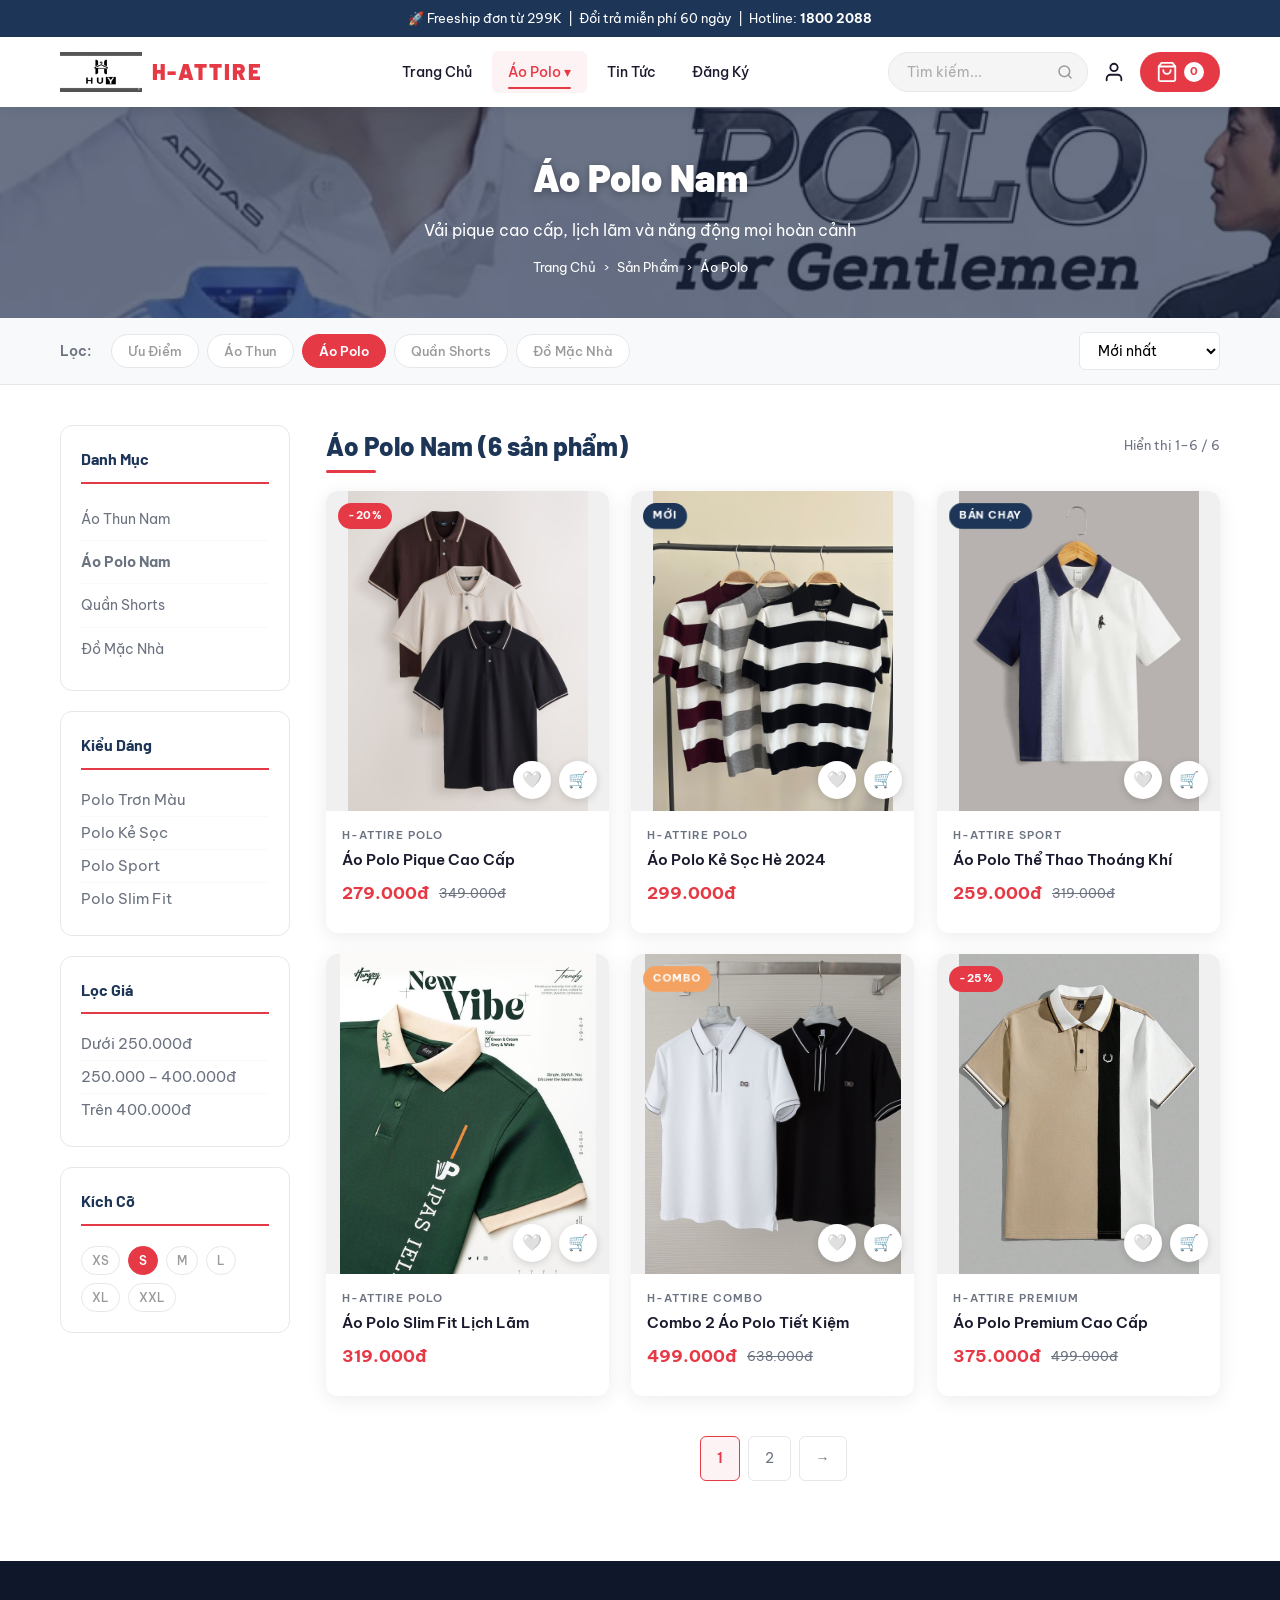
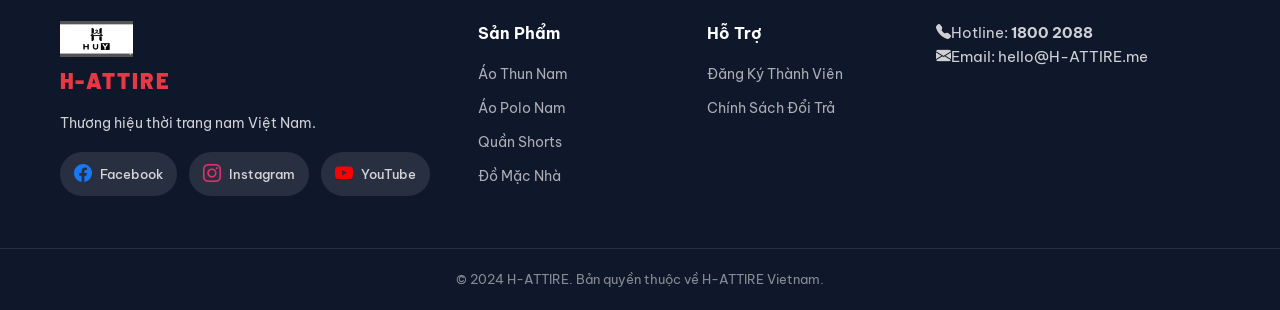
==== commit 08d57eda: "Backup project files" ====
--- a/aopolo.html
+++ b/aopolo.html
@@ -54,7 +54,7 @@
       </li>
       <li><a href="tintuc.html">Tin Tức</a></li>
       <li><a href="dangky.html">Đăng Ký</a></li>
-      <li><a href="hoatdong.html">Hoạt Động</a></li>
+
     </ul></nav>
     <div class="header-actions">
       <div class="header-search">
@@ -260,7 +260,7 @@
     <ul>
       <li><a href="dangky.html">Đăng Ký Thành Viên</a></li>
       <li><a href="#">Chính Sách Đổi Trả</a></li>
-      <li><a href="hoatdong.html">Tin Hoạt Động</a></li>
+
     </ul>
   </div>
   <div class="footer-contact">
--- a/css/style.css
+++ b/css/style.css
@@ -1,1879 +1,1957 @@
-/* ============================================
-   COOLMATE - CSS CHÍNH
-   Phong cách: Hiện đại, Sạch sẽ, Năng động
-   ============================================ */
-
-/* ===== CSS VARIABLES ===== */
-:root {
-  --primary: #e63946;
-  --primary-dark: #c1121f;
-  --secondary: #1d3557;
-  --accent: #f4a261;
-  --text: #1a1a2e;
-  --text-light: #6b7280;
-  --bg: #ffffff;
-  --bg-soft: #f8f9fa;
-  --bg-dark: #0f172a;
-  --border: #e5e7eb;
-  --radius: 12px;
-  --radius-sm: 6px;
-  --shadow: 0 4px 20px rgba(0,0,0,0.08);
-  --shadow-hover: 0 8px 32px rgba(0,0,0,0.15);
-  --transition: all 0.3s cubic-bezier(0.4,0,0.2,1);
-  --font-heading: 'Barlow', sans-serif;
-  --font-body: 'Be Vietnam Pro', sans-serif;
-}
-
-/* ===== RESET ===== */
-*, *::before, *::after { box-sizing: border-box; margin: 0; padding: 0; }
-html { scroll-behavior: smooth; }
-body {
-  font-family: var(--font-body);
-  color: var(--text);
-  background: var(--bg);
-  font-size: 15px;
-  line-height: 1.6;
-}
-img { max-width: 100%; height: auto; display: block; }
-a { text-decoration: none; color: inherit; }
-ul { list-style: none; }
-
-/* ===== CONTAINER ===== */
-.container {
-  max-width: 1200px;
-  margin: 0 auto;
-  padding: 0 20px;
-}
-
-/* ===== BUTTONS ===== */
-.btn {
-  display: inline-block;
-  padding: 12px 28px;
-  border-radius: 50px;
-  font-weight: 600;
-  font-size: 15px;
-  cursor: pointer;
-  transition: var(--transition);
-  border: 2px solid transparent;
-  font-family: var(--font-body);
-}
-.btn-primary {
-  background: var(--primary);
-  color: #fff;
-  border-color: var(--primary);
-}
-.btn-primary:hover {
-  background: var(--primary-dark);
-  border-color: var(--primary-dark);
-  transform: translateY(-2px);
-  box-shadow: 0 6px 20px rgba(230,57,70,0.35);
-}
-.btn-outline {
-  background: transparent;
-  color: var(--secondary);
-  border-color: var(--secondary);
-}
-.btn-outline:hover {
-  background: var(--secondary);
-  color: #fff;
-  transform: translateY(-2px);
-}
-.btn-secondary {
-  background: var(--secondary);
-  color: #fff;
-  border-color: var(--secondary);
-}
-.btn-secondary:hover {
-  background: #14253d;
-  transform: translateY(-2px);
-}
-
-/* ===== HEADER ===== */
-.header {
-  position: sticky;
-  top: 0;
-  z-index: 1000;
-  background: var(--bg);
-  box-shadow: 0 2px 12px rgba(0,0,0,0.08);
-}
-.header-top {
-  background: var(--secondary);
-  color: #fff;
-  text-align: center;
-  padding: 8px 0;
-  font-size: 13px;
-}
-.header-main { padding: 0; }
-.header-inner {
-  display: flex;
-  align-items: center;
-  justify-content: space-between;
-  gap: 20px;
-  height: 70px;
-}
-
-/* LOGO */
-.logo {
-  display: flex;
-  align-items: center;
-  gap: 10px;
-  flex-shrink: 0;
-}
-.logo-img {
-  height: 40px;
-  width: auto;
-  /* Nếu chưa có file logo.png, dòng này không ảnh hưởng layout */
-}
-.logo-text {
-  font-family: var(--font-heading);
-  font-size: 22px;
-  font-weight: 900;
-  color: var(--primary);
-  letter-spacing: 2px;
-  /* Hiển thị cùng logo ảnh - khi có ảnh logo thì có thể xóa span này */
-}
-
-/* NAVBAR */
-.navbar { flex: 1; }
-.nav-list {
-  display: flex;
-  align-items: center;
-  gap: 4px;
-  justify-content: center;
-}
-.nav-list li { position: relative; }
-.nav-list a {
-  display: block;
-  padding: 10px 16px;
-  font-weight: 500;
-  font-size: 14px;
-  color: var(--text);
-  border-radius: var(--radius-sm);
-  transition: var(--transition);
-}
-.nav-list a:hover,
-.nav-list a.active {
-  color: var(--primary);
-  background: rgba(230,57,70,0.06);
-}
-/* Dropdown */
-.has-dropdown .dropdown {
-  position: absolute;
-  top: calc(100% + 8px);
-  left: 0;
-  background: #fff;
-  border-radius: var(--radius);
-  box-shadow: var(--shadow-hover);
-  min-width: 180px;
-  opacity: 0;
-  visibility: hidden;
-  transform: translateY(-10px);
-  transition: var(--transition);
-  z-index: 999;
-  border: 1px solid var(--border);
-}
-.has-dropdown:hover .dropdown {
-  opacity: 1;
-  visibility: visible;
-  transform: translateY(0);
-}
-.dropdown li a {
-  padding: 10px 18px;
-  border-radius: 0;
-  font-size: 14px;
-}
-.dropdown li:first-child a { border-radius: var(--radius) var(--radius) 0 0; }
-.dropdown li:last-child a { border-radius: 0 0 var(--radius) var(--radius); }
-
-/* HEADER ACTIONS */
-.header-actions {
-  display: flex;
-  align-items: center;
-  gap: 6px;
-  flex-shrink: 0;
-}
-.icon-btn {
-  width: 40px;
-  height: 40px;
-  display: flex;
-  align-items: center;
-  justify-content: center;
-  border-radius: 50%;
-  font-size: 18px;
-  transition: var(--transition);
-  position: relative;
-}
-.icon-btn:hover { background: var(--bg-soft); transform: scale(1.1); }
-.cart-btn {
-  background: var(--primary);
-  color: #fff;
-  border-radius: 50px;
-  width: auto;
-  padding: 0 16px;
-  gap: 6px;
-  font-size: 14px;
-  font-weight: 600;
-  border: none;
-  cursor: pointer;
-  display: flex;
-  align-items: center;
-  height: 40px;
-}
-.cart-btn:hover { background: var(--primary-dark); transform: none; }
-.cart-count {
-  background: #fff;
-  color: var(--primary);
-  border-radius: 50%;
-  width: 20px;
-  height: 20px;
-  font-size: 11px;
-  font-weight: 700;
-  display: flex;
-  align-items: center;
-  justify-content: center;
-}
-
-/* ===== HERO ===== */
-.hero {
-  background: linear-gradient(135deg, #0f172a 0%, #1d3557 60%, #2a4a7f 100%);
-  min-height: 540px;
-  display: flex;
-  align-items: center;
-  overflow: hidden;
-  position: relative;
-}
-.hero::before {
-  content: '';
-  position: absolute;
-  inset: 0;
-  background: radial-gradient(ellipse at 70% 50%, rgba(230,57,70,0.15) 0%, transparent 60%);
-}
-.hero .container,
-.hero {
-  display: flex;
-  align-items: center;
-  width: 100%;
-}
-.hero {
-  padding: 0;
-}
-.hero-content {
-  flex: 1;
-  padding: 60px 40px 60px 80px;
-  z-index: 1;
-  position: relative;
-}
-.hero-tag {
-  display: inline-block;
-  background: rgba(230,57,70,0.2);
-  color: #ff8896;
-  border: 1px solid rgba(230,57,70,0.4);
-  border-radius: 50px;
-  padding: 6px 18px;
-  font-size: 13px;
-  font-weight: 600;
-  letter-spacing: 1.5px;
-  text-transform: uppercase;
-  margin-bottom: 20px;
-}
-.hero h1 {
-  font-family: var(--font-heading);
-  font-size: 58px;
-  font-weight: 900;
-  color: #fff;
-  line-height: 1.1;
-  margin-bottom: 20px;
-}
-.hero h1 .highlight { color: var(--primary); }
-.hero p {
-  color: rgba(255,255,255,0.75);
-  font-size: 17px;
-  margin-bottom: 36px;
-  max-width: 460px;
-}
-.hero-btns { display: flex; gap: 14px; flex-wrap: wrap; }
-.hero-image {
-  flex: 0 0 50%;
-  width: 50%;
-  display: flex;
-  justify-content: center;
-  align-items: center;
-  height: 540px;
-  /* overflow: hidden BỎ đi để ảnh không bị cắt xén khi chèn vào */
-  background: rgba(255,255,255,0.04);
-}
-.hero-img {
-  height: 100%;
-  width: 100%;
-  object-fit: contain;
-  /* object-fit: contain để ảnh hiển thị toàn bộ, không bị cắt */
-  /* Khi ảnh đẹp vừa khung thì đổi lại thành object-fit: cover */
-  object-position: center;
-}
-
-/* ===== CATEGORY BAR ===== */
-.category-bar {
-  padding: 40px 0 52px;
-  background: var(--bg-soft);
-  border-bottom: 1px solid var(--border);
-}
-.cat-grid {
-  display: flex;
-  gap: 16px;
-  justify-content: center;
-  flex-wrap: wrap;
-}
-.cat-item {
-  display: flex;
-  flex-direction: column;
-  align-items: center;
-  gap: 10px;
-  background: #fff;
-  border-radius: var(--radius);
-  padding: 16px 24px;
-  box-shadow: var(--shadow);
-  transition: var(--transition);
-  min-width: 110px;
-  text-align: center;
-  will-change: transform;
-  border: 2px solid transparent; /* giữ cố định kích thước, tránh layout shift khi hover */
-}
-.cat-item img {
-  width: 60px;
-  height: 60px;
-  object-fit: cover;   /* dùng được vì width=height=60, ảnh hình tròn cắt đều */
-  border-radius: 50%;
-  border: 3px solid var(--border);
-  /* Nếu ảnh bị méo, đổi object-fit thành contain */
-}
-.cat-item span {
-  font-weight: 600;
-  font-size: 14px;
-  color: var(--text);
-}
-.cat-item:hover {
-  transform: translateY(-4px);
-  box-shadow: var(--shadow-hover);
-  border-color: var(--primary); /* chỉ đổi màu, không thêm border mới */
-}
-
-/* ===== MAIN LAYOUT ===== */
-.main-layout {
-  display: grid;
-  grid-template-columns: 260px 1fr;
-  gap: 40px;
-  padding-top: 50px;
-  padding-bottom: 60px;
-  align-items: start;
-}
-
-/* ===== SIDEBAR ===== */
-.sidebar { position: sticky; top: 90px; }
-.sidebar-box {
-  background: #fff;
-  border: 1px solid var(--border);
-  border-radius: var(--radius);
-  padding: 20px;
-  margin-bottom: 20px;
-}
-.sidebar-box h3 {
-  font-family: var(--font-heading);
-  font-size: 16px;
-  font-weight: 700;
-  color: var(--secondary);
-  margin-bottom: 14px;
-  padding-bottom: 10px;
-  border-bottom: 2px solid var(--primary);
-}
-.sidebar-list li { border-bottom: 1px solid var(--bg-soft); }
-.sidebar-list li:last-child { border-bottom: none; }
-.sidebar-list a {
-  display: block;
-  padding: 10px 0;
-  font-size: 14px;
-  color: var(--text-light);
-  transition: var(--transition);
-}
-.sidebar-list a:hover { color: var(--primary); padding-left: 8px; }
-.sidebar-link-active  { color: var(--primary); font-weight: 700; }
-.section-header       { margin-bottom: 20px; display: flex; justify-content: space-between; align-items: baseline; }
-.results-count        { color: var(--text-light); font-size: 13px; }
-.sidebar-banner { padding: 0; overflow: hidden; }
-.sidebar-img {
-  width: 100%;
-  height: auto;        /* auto thay vì fixed height để ảnh hiển thị đầy đủ */
-  display: block;
-  border-radius: var(--radius) var(--radius) 0 0;
-}
-.sidebar-banner p {
-  padding: 12px;
-  font-weight: 600;
-  text-align: center;
-  color: var(--primary);
-  font-size: 14px;
-}
-
-/* ===== SECTION HEADER ===== */
-.section-header {
-  display: flex;
-  align-items: center;
-  justify-content: space-between;
-  margin-bottom: 24px;
-}
-.section-header h2 {
-  font-family: var(--font-heading);
-  font-size: 26px;
-  font-weight: 800;
-  color: var(--secondary);
-  position: relative;
-}
-.section-header h2::after {
-  content: '';
-  position: absolute;
-  bottom: -6px;
-  left: 0;
-  width: 50px;
-  height: 3px;
-  background: var(--primary);
-  border-radius: 2px;
-}
-.see-all {
-  color: var(--primary);
-  font-weight: 600;
-  font-size: 14px;
-  transition: var(--transition);
-}
-.see-all:hover { color: var(--primary-dark); }
-
-/* ===== PRODUCT GRID ===== */
-.product-grid {
-  display: grid;
-  grid-template-columns: repeat(2, 1fr);
-  gap: 20px;
-  margin-bottom: 40px;
-}
-.product-card {
-  background: #fff;
-  border-radius: var(--radius);
-  overflow: hidden;
-  box-shadow: var(--shadow);
-  transition: var(--transition);
-}
-.product-card:hover {
-  transform: translateY(-6px);
-  box-shadow: var(--shadow-hover);
-}
-.product-img-wrap {
-  position: relative;
-  background: #f0f0f0; /* nền xám khi chưa có ảnh */
-  height: 320px;       /* chiều cao cố định để tất cả ảnh cao bằng nhau */
-  display: flex;
-  align-items: center;
-  justify-content: center;
-}
-.product-img {
-  width: 100%;
-  height: 100%;
-  display: block;
-  object-fit: contain;  /* giữ tỷ lệ ảnh, không bị méo */
-  object-position: center;
-  transition: transform 0.4s ease;
-}
-.product-card:hover .product-img { transform: scale(1.04); }
-.badge {
-  position: absolute;
-  top: 12px;
-  left: 12px;
-  background: var(--secondary);
-  color: #fff;
-  font-size: 11px;
-  font-weight: 700;
-  padding: 4px 10px;
-  border-radius: 50px;
-  text-transform: uppercase;
-  letter-spacing: 0.5px;
-}
-.badge-sale { background: var(--primary); }
-.badge-accent { background: var(--accent); color: #fff; }
-
-/* Pagination */
-.pagination       { display: flex; justify-content: center; gap: 8px; margin: 40px 0; }
-.page-link        { padding: 10px 16px; border: 1.5px solid var(--border); border-radius: 6px; font-size: 14px; color: var(--text-light); transition: var(--transition); }
-.page-link:hover  { border-color: var(--primary); color: var(--primary); }
-.page-link-active { border-color: var(--primary); color: var(--primary); font-weight: 600; background: rgba(230,57,70,0.06); }
-/* product-actions: luôn hiển thị ở góc phải dưới ảnh, không ẩn */
-.product-actions {
-  position: absolute;
-  bottom: 12px;
-  right: 12px;
-  display: flex;
-  gap: 8px;
-  /* opacity: 0; ĐÃ BỎ - không ẩn nút, luôn hiển thị */
-}
-.act-btn {
-  background: #fff;
-  border-radius: 50%;
-  width: 38px;
-  height: 38px;
-  display: flex;
-  align-items: center;
-  justify-content: center;
-  font-size: 16px;
-  box-shadow: 0 2px 8px rgba(0,0,0,0.15);
-  transition: var(--transition);
-}
-.act-btn:hover { background: #4da6d6; color: #fff; transform: scale(1.1); box-shadow: 0 4px 12px rgba(77,166,214,0.35); }
-.product-info { padding: 16px; }
-.product-brand {
-  font-size: 11px;
-  color: var(--text-light);
-  text-transform: uppercase;
-  letter-spacing: 1px;
-  font-weight: 600;
-  margin-bottom: 4px;
-}
-.product-name {
-  font-size: 15px;
-  font-weight: 600;
-  margin-bottom: 10px;
-  color: var(--text);
-  line-height: 1.4;
-}
-.product-price { display: flex; align-items: center; gap: 10px; margin-bottom: 10px; }
-.price-new { font-size: 17px; font-weight: 700; color: var(--primary); }
-.price-old { font-size: 13px; color: var(--text-light); text-decoration: line-through; }
-.product-colors { display: flex; gap: 6px; }
-.color {
-  width: 18px;
-  height: 18px;
-  border-radius: 50%;
-  cursor: pointer;
-  transition: var(--transition);
-  border: 2px solid #000;
-}
-.color:hover { transform: scale(1.3); }
-.color-swatch         { width: 26px; height: 26px; cursor: pointer; }
-.color-white          { background: #fff; border: 1.5px solid #ccc; }
-.color-black          { background: #1a1a1a; }
-.color-blue           { background: #3d6bce; }
-.color-red            { background: #c0392b; }
-.color-green          { background: #2ecc71; }
-.color-yellow         { background: #f39c12; }
-.color-gray           { background: #7f8c8d; }
-.color-purple         { background: #8e44ad; }
-
-/* ===== MID BANNER ===== */
-.mid-banner {
-  position: relative;
-  border-radius: var(--radius);
-  overflow: hidden;
-  margin-bottom: 40px;
-  min-height: 220px;
-  background: linear-gradient(135deg, var(--secondary), #2a4a7f);
-  display: flex;
-  align-items: center;
-}
-.mid-banner-img {
-  position: absolute;
-  inset: 0;
-  width: 100%;
-  height: 100%;
-  object-fit: cover;
-  /* opacity: 0.4 ĐÃ BỎ - ảnh hiển thị đầy đủ, rõ ràng */
-  /* Nếu muốn text đè lên ảnh dễ đọc hơn, thêm overlay bằng ::after */
-}
-/* Lớp phủ tối nhẹ để text dễ đọc khi có ảnh nền */
-.mid-banner::after {
-  content: '';
-  position: absolute;
-  inset: 0;
-  background: rgba(15, 23, 42, 0.55); /* overlay tối thay cho việc làm mờ ảnh */
-  z-index: 0;
-}
-.mid-banner-text {
-  position: relative;
-  z-index: 1;
-  padding: 40px;
-  color: #fff;
-}
-.mid-banner-text h3 { font-family: var(--font-heading); font-size: 30px; font-weight: 900; margin-bottom: 8px; }
-.mid-banner-text p { margin-bottom: 20px; font-size: 16px; opacity: 0.9; }
-
-/* ===== NEWS GRID ===== */
-.news-grid {
-  display: grid;
-  grid-template-columns: repeat(3, 1fr);
-  gap: 20px;
-}
-.news-card {
-  background: #fff;
-  border-radius: var(--radius);
-  overflow: hidden;
-  box-shadow: var(--shadow);
-  transition: var(--transition);
-}
-.news-card:hover { transform: translateY(-4px); box-shadow: var(--shadow-hover); }
-.news-img {
-  width: 100%;
-  height: auto;       /* height auto thay vì 180px cứng để ảnh không bị crop */
-  min-height: 120px;  /* đảm bảo có chiều cao tối thiểu khi chưa có ảnh */
-  display: block;
-  background: #eee;
-}
-.news-body { padding: 16px; }
-.news-tag {
-  display: inline-block;
-  background: rgba(230,57,70,0.1);
-  color: var(--primary);
-  font-size: 11px;
-  font-weight: 700;
-  padding: 3px 10px;
-  border-radius: 50px;
-  text-transform: uppercase;
-  letter-spacing: 0.5px;
-  margin-bottom: 8px;
-}
-.news-body h4 { font-size: 14px; font-weight: 600; margin-bottom: 8px; line-height: 1.5; }
-.news-body h4 a:hover { color: var(--primary); }
-.news-body p { font-size: 13px; color: var(--text-light); margin-bottom: 10px; line-height: 1.6; }
-.news-date { font-size: 12px; color: var(--text-light); }
-
-/* ===== WHY SECTION ===== */
-.why-section {
-  background: var(--bg-soft);
-  padding: 70px 0;
-  border-top: 1px solid var(--border);
-}
-.section-title-center {
-  font-family: var(--font-heading);
-  font-size: 32px;
-  font-weight: 900;
-  color: var(--secondary);
-  text-align: center;
-  margin-bottom: 50px;
-  position: relative;
-}
-.section-title-center::after {
-  content: '';
-  position: absolute;
-  bottom: -12px;
-  left: 50%;
-  transform: translateX(-50%);
-  width: 60px;
-  height: 4px;
-  background: var(--primary);
-  border-radius: 2px;
-}
-.why-grid {
-  display: grid;
-  grid-template-columns: repeat(4, 1fr);
-  gap: 28px;
-}
-.why-item {
-  text-align: center;
-  background: #fff;
-  border-radius: var(--radius);
-  padding: 36px 24px;
-  box-shadow: var(--shadow);
-  transition: var(--transition);
-}
-.why-item:hover { transform: translateY(-6px); box-shadow: var(--shadow-hover); }
-.why-icon { font-size: 40px; margin-bottom: 16px; }
-.why-item h4 { font-size: 17px; font-weight: 700; margin-bottom: 10px; color: var(--secondary); }
-.why-item p { font-size: 14px; color: var(--text-light); line-height: 1.6; }
-
-/* ===== FOOTER ===== */
-.footer {
-  background: var(--bg-dark);
-  color: rgba(255,255,255,0.8);
-  padding-top: 60px;
-}
-.footer-grid {
-  display: grid;
-  grid-template-columns: 2fr 1fr 1fr 1.5fr;
-  gap: 40px;
-  padding-bottom: 50px;
-}
-.footer-logo {
-  height: 36px;
-  width: auto;
-  margin-bottom: 6px;
-  /* Nếu chưa có file logo-white.png thì chữ COOLMATE bên dưới vẫn hiển thị */
-}
-.footer-logo-text {
-  font-family: var(--font-heading);
-  font-size: 22px;
-  font-weight: 900;
-  color: var(--primary);
-  letter-spacing: 2px;
-  display: block;
-  margin-bottom: 14px;
-}
-.footer-col p { font-size: 14px; line-height: 1.7; margin-bottom: 8px; }
-.footer-col h4 {
-  color: #fff;
-  font-size: 16px;
-  font-weight: 700;
-  margin-bottom: 16px;
-}
-.footer-col ul li { margin-bottom: 10px; }
-.footer-col ul a {
-  font-size: 14px;
-  color: rgba(255,255,255,0.65);
-  transition: var(--transition);
-}
-.footer-col ul a:hover { color: var(--primary); padding-left: 6px; }
-.footer-social { display: flex; gap: 12px; margin-top: 16px; flex-wrap: wrap; }
-.social-link {
-  background: rgba(255,255,255,0.1);
-  border-radius: 50px;
-  padding: 8px 14px;
-  font-size: 13px;
-  color: rgba(255,255,255,0.8);
-  transition: var(--transition);
-  display: flex;
-  align-items: center;
-  gap: 8px;
-  font-weight: 500;
-}
-.social-link:hover { background: var(--primary); color: #fff; }
-.social-icon {
-  width: 18px;
-  height: 18px;
-  display: inline-block;
-  flex-shrink: 0;
-  color: currentColor;
-}
-.newsletter { display: flex; gap: 8px; margin-top: 12px; }
-.newsletter input {
-  flex: 1;
-  padding: 10px 14px;
-  border-radius: var(--radius-sm);
-  border: 1px solid rgba(255,255,255,0.2);
-  background: rgba(255,255,255,0.08);
-  color: #fff;
-  font-size: 14px;
-  outline: none;
-}
-.newsletter input::placeholder { color: rgba(255,255,255,0.4); }
-.newsletter input:focus { border-color: var(--primary); }
-.newsletter button {
-  padding: 10px 18px;
-  background: var(--primary);
-  color: #fff;
-  border: none;
-  border-radius: var(--radius-sm);
-  font-weight: 600;
-  cursor: pointer;
-  font-size: 14px;
-  transition: var(--transition);
-}
-.newsletter button:hover { background: var(--primary-dark); }
-.footer-bottom {
-  border-top: 1px solid rgba(255,255,255,0.1);
-  padding: 20px 0;
-  text-align: center;
-}
-.footer-bottom p { font-size: 13px; color: rgba(255,255,255,0.5); }
-.footer-bottom a { color: rgba(255,255,255,0.7); }
-.footer-bottom a:hover { color: var(--primary); }
-
-/* ============================================
-   TRANG SẢN PHẨM - sanpham.html
-   ============================================ */
-.page-hero {
-  position: relative;
-  background: linear-gradient(135deg, var(--secondary) 0%, #2a4a7f 100%);
-  background-size: cover;
-  background-position: center;
-  background-attachment: fixed;
-  padding: 40px 0;
-  text-align: center;
-  color: #fff;
-  overflow: hidden;
-  display: flex;
-  flex-direction: column;
-  align-items: center;
-  justify-content: center;
-}
-/* Overlay tối để chữ luôn đọc được */
-.page-hero::before {
-  content: '';
-  position: absolute;
-  inset: 0;
-  background: rgba(15, 30, 60, 0.62);
-  z-index: 0;
-}
-.page-hero > * { position: relative; z-index: 1; }
-/* Ảnh nền riêng cho từng trang */
-.page-hero.hero-aothun   { background-image: url('../anh/fc9c7b4181d894b684e7e201bdb4a9d5.jpg'); }
-.page-hero.hero-aopolo   { background-image: url('../anh/0fb81f4771fe1470f3dac3f607c461df.jpg'); }
-.page-hero.hero-shorts   { background-image: url('../anh/56a44d4c6894e42a7cedff8b0dba2ee7.jpg'); }
-.page-hero.hero-domacnha { background-image: url('../anh/fc0c032a35da2459419caf6ee767c7ec.jpg'); }
-.page-hero.hero-sanpham  { background-image: url('../anh/a29efa6627939b2e5d1b65bf9f8f9fcd.jpg'); background-size: auto 100%; background-repeat: no-repeat; background-position: center right; }
-.page-hero.hero-tintuc   { background-image: url('../anh/e90d78373b6320cb8c5511008e55741c.jpg'); }
-.page-hero.hero-giohang  { background-image: url('../anh/c234d1a8b149bb9c7b2b785a227b0f3c.jpg'); }
-.page-hero h1 {
-  font-family: var(--font-heading);
-  font-size: 38px;
-  font-weight: 900;
-  margin-bottom: 10px;
-  color: #fff;
-  text-shadow: 0 2px 8px rgba(0,0,0,0.3);
-  animation: fadeInDown 0.8s ease-out;
-}
-@keyframes fadeInDown {
-  from {
-    opacity: 0;
-    transform: translateY(-20px);
-  }
-  to {
-    opacity: 1;
-    transform: translateY(0);
-  }
-}
-.page-hero p { 
-  font-size: 16px; 
-  opacity: 0.9;
-  animation: fadeInUp 0.8s ease-out 0.2s both;
-}
-@keyframes fadeInUp {
-  from {
-    opacity: 0;
-    transform: translateY(20px);
-  }
-  to {
-    opacity: 1;
-    transform: translateY(0);
-  }
-}
-.breadcrumb {
-  display: flex;
-  align-items: center;
-  gap: 8px;
-  font-size: 13px;
-  margin-top: 14px;
-  justify-content: center;
-  opacity: 0.8;
-}
-.breadcrumb a { color: #fff; }
-.breadcrumb a:hover { text-decoration: underline; }
-
-/* Filter bar */
-.filter-bar {
-  background: var(--bg-soft);
-  border-bottom: 1px solid var(--border);
-  padding: 14px 0;
-}
-.filter-inner {
-  display: flex;
-  align-items: center;
-  gap: 20px;
-  flex-wrap: wrap;
-}
-.filter-label { font-weight: 600; font-size: 14px; color: var(--text-light); }
-.filter-tags { display: flex; gap: 8px; flex-wrap: wrap; flex: 1; }
-.filter-tag {
-  padding: 6px 16px;
-  border-radius: 50px;
-  border: 1.5px solid var(--border);
-  font-size: 13px;
-  cursor: pointer;
-  transition: var(--transition);
-  background: #fff;
-  font-weight: 500;
-  color: #999;
-}
-.filter-tag:hover {
-  border-color: var(--primary);
-  color: var(--primary);
-  background: rgba(230,57,70,0.06);
-}
-.filter-tag.active {
-  border-color: var(--primary);
-  color: #fff;
-  background: var(--primary);
-  font-weight: 600;
-}
-.sort-select {
-  padding: 8px 14px;
-  border: 1.5px solid var(--border);
-  border-radius: var(--radius-sm);
-  font-size: 14px;
-  background: #fff;
-  cursor: pointer;
-  outline: none;
-  font-family: var(--font-body);
-}
-
-/* Grid tự tạo cho sản phẩm */
-.products-layout {
-  display: grid;
-  grid-template-columns: 230px 1fr;
-  gap: 36px;
-  padding: 40px 0;
-}
-.products-grid-3 {
-  display: grid;
-  grid-template-columns: repeat(3, 1fr);
-  gap: 22px;
-}
-
-/* Danh sách có đánh số / không đánh số */
-.list-section {
-  background: #fff;
-  border-radius: var(--radius);
-  padding: 30px;
-  box-shadow: var(--shadow);
-  margin-bottom: 30px;
-}
-.list-section h3 {
-  font-family: var(--font-heading);
-  font-size: 20px;
-  font-weight: 700;
-  margin-bottom: 16px;
-  color: var(--secondary);
-}
-.list-unordered {
-  list-style: disc;
-  padding-left: 24px;
-}
-.list-unordered li, .list-ordered li {
-  padding: 8px 0;
-  font-size: 14px;
-  color: var(--text-light);
-  border-bottom: 1px solid var(--bg-soft);
-}
-.list-ordered {
-  list-style: decimal;
-  padding-left: 24px;
-}
-
-/* ============================================
-   TRANG TIN TỨC - tintuc.html
-   ============================================ */
-.news-layout {
-  display: grid;
-  grid-template-columns: 1fr 300px;
-  gap: 40px;
-  padding: 50px 0;
-}
-.news-featured {
-  border-radius: var(--radius);
-  overflow: hidden;
-  box-shadow: var(--shadow);
-  margin-bottom: 40px;
-}
-.news-featured-img {
-  width: 100%;
-  height: auto;        /* auto thay vì 360px cố định, ảnh không bị cắt */
-  min-height: 200px;
-  display: block;
-  background: #eee;
-}
-.news-featured-body {
-  padding: 30px;
-  background: #fff;
-}
-.news-featured-body h2 {
-  font-family: var(--font-heading);
-  font-size: 26px;
-  font-weight: 800;
-  margin-bottom: 12px;
-  color: var(--secondary);
-}
-.news-featured-body p { color: var(--text-light); font-size: 15px; line-height: 1.8; }
-.news-meta { display: flex; gap: 16px; margin-top: 16px; font-size: 13px; color: var(--text-light); }
-
-/* NEWS LIST GRID (lưới tự tạo) */
-.news-list-grid {
-  display: grid;
-  grid-template-columns: repeat(2, 1fr);
-  gap: 22px;
-}
-.news-list-item {
-  display: flex;
-  gap: 16px;
-  background: #fff;
-  border-radius: var(--radius);
-  overflow: hidden;
-  box-shadow: var(--shadow);
-  transition: var(--transition);
-}
-.news-list-item:hover { transform: translateY(-3px); box-shadow: var(--shadow-hover); }
-.news-list-img {
-  width: 110px;
-  flex-shrink: 0;
-  /* object-fit: cover BỎ vì không có height cố định, ảnh tự co theo */
-  background: #eee;
-  display: block;
-  align-self: stretch;  /* kéo dài theo chiều cao card */
-  object-fit: cover;    /* dùng cùng align-self:stretch để fill đúng */
-}
-.news-list-body { padding: 14px 14px 14px 0; }
-.news-list-body h4 { font-size: 14px; font-weight: 600; margin-bottom: 6px; line-height: 1.5; }
-.news-list-body h4 a:hover { color: var(--primary); }
-.news-list-body p { font-size: 13px; color: var(--text-light); }
-.news-list-body span { font-size: 12px; color: var(--text-light); display: block; margin-top: 8px; }
-
-/* ============================================
-   TRANG ĐĂNG KÝ / FORM - dangky.html
-   ============================================ */
-.form-page {
-  padding: 60px 0;
-  background: var(--bg-soft);
-  min-height: 80vh;
-}
-.form-grid-wrap {
-  max-width: 1000px;
-  margin: 0 auto;
-  padding: 0 20px;
-}
-.form-section-title {
-  font-family: var(--font-heading);
-  font-size: 30px;
-  font-weight: 900;
-  color: var(--secondary);
-  margin-bottom: 30px;
-  text-align: center;
-}
-/* Form lồng trong bảng */
-.form-table-wrap {
-  background: #fff;
-  border-radius: var(--radius);
-  box-shadow: var(--shadow-hover);
-  overflow: hidden;
-}
-.form-table {
-  width: 100%;
-  border-collapse: collapse;
-}
-.form-table th {
-  background: var(--secondary);
-  color: #fff;
-  padding: 16px 20px;
-  font-size: 15px;
-  font-weight: 600;
-  text-align: left;
-}
-.form-table td {
-  padding: 16px 20px;
-  border-bottom: 1px solid var(--bg-soft);
-  vertical-align: middle;
-}
-.form-table tr:last-child td { border-bottom: none; }
-.form-table td:first-child {
-  width: 200px;
-  font-weight: 600;
-  color: var(--text);
-  font-size: 14px;
-  background: var(--bg-soft);
-}
-.form-table td label {
-  font-weight: 600;
-  font-size: 14px;
-  color: var(--secondary);
-}
-.form-input, .form-select, .form-textarea {
-  width: 100%;
-  padding: 11px 16px;
-  border: 1.5px solid var(--border);
-  border-radius: var(--radius-sm);
-  font-size: 14px;
-  font-family: var(--font-body);
-  color: var(--text);
-  transition: var(--transition);
-  background: #fff;
-  outline: none;
-}
-.form-input:focus, .form-select:focus, .form-textarea:focus {
-  border-color: var(--primary);
-  box-shadow: 0 0 0 3px rgba(230,57,70,0.12);
-}
-.form-textarea { min-height: 100px; resize: vertical; }
-.form-radios, .form-checks {
-  display: flex;
-  gap: 20px;
-  flex-wrap: wrap;
-}
-.form-radios label, .form-checks label {
-  display: flex;
-  align-items: center;
-  gap: 8px;
-  font-size: 14px;
-  cursor: pointer;
-}
-.form-table tr:hover td { background: rgba(230,57,70,0.02); }
-.form-submit-row td { text-align: center; padding: 24px; }
-
-/* Giỏ hàng */
-.cart-section { padding: 60px 0; }
-.cart-table {
-  width: 100%;
-  border-collapse: collapse;
-  background: #fff;
-  border-radius: var(--radius);
-  overflow: hidden;
-  box-shadow: var(--shadow);
-}
-.cart-table th {
-  background: var(--secondary);
-  color: #fff;
-  padding: 14px 18px;
-  text-align: left;
-  font-size: 14px;
-}
-.cart-table td {
-  padding: 16px 18px;
-  border-bottom: 1px solid var(--bg-soft);
-  vertical-align: middle;
-  font-size: 14px;
-}
-.cart-product {
-  display: flex;
-  align-items: center;
-  gap: 14px;
-}
-.cart-product img {
-  width: 72px;
-  height: 72px;
-  object-fit: cover;   /* ảnh vuông trong giỏ hàng - crop đều */
-  border-radius: var(--radius-sm);
-  background: #eee;
-  flex-shrink: 0;
-  /* Nếu ảnh bị méo, đổi object-fit: contain */
-}
-.cart-product-name { font-weight: 600; font-size: 14px; }
-.cart-product-sub { font-size: 12px; color: var(--text-light); }
-.qty-control {
-  display: flex;
-  align-items: center;
-  gap: 6px;
-}
-.qty-btn {
-  width: 30px;
-  height: 30px;
-  border: 1.5px solid var(--border);
-  border-radius: var(--radius-sm);
-  background: #fff;
-  cursor: pointer;
-  font-size: 16px;
-  display: flex;
-  align-items: center;
-  justify-content: center;
-  transition: var(--transition);
-}
-.qty-btn:hover { border-color: var(--primary); color: var(--primary); }
-.qty-num { width: 36px; text-align: center; font-weight: 600; }
-.cart-summary {
-  background: #fff;
-  border-radius: var(--radius);
-  box-shadow: var(--shadow);
-  padding: 28px;
-  margin-top: 24px;
-  max-width: 400px;
-  margin-left: auto;
-}
-.cart-summary h3 { font-family: var(--font-heading); font-size: 20px; font-weight: 700; margin-bottom: 18px; color: var(--secondary); }
-.summary-row { display: flex; justify-content: space-between; padding: 10px 0; font-size: 14px; border-bottom: 1px solid var(--bg-soft); }
-.summary-row:last-child { border-bottom: none; font-weight: 700; font-size: 17px; color: var(--primary); }
-
-/* ============================================
-   TRANG BOOTSTRAP - TRANG CÓ BOOTSTRAP
-   ============================================ */
-
-/* ============================================
-   TRANG HOẠT ĐỘNG - hoatdong.html
-   ============================================ */
-.activity-layout {
-  display: grid;
-  grid-template-columns: 1fr 300px;
-  gap: 40px;
-  padding: 50px 0;
-}
-.video-section { margin-bottom: 40px; }
-.video-section h2 {
-  font-family: var(--font-heading);
-  font-size: 24px;
-  font-weight: 800;
-  color: var(--secondary);
-  margin-bottom: 20px;
-}
-.video-embed-wrap {
-  border-radius: var(--radius);
-  overflow: hidden;
-  box-shadow: var(--shadow-hover);
-  margin-bottom: 20px;
-  position: relative;
-  padding-top: 56.25%;
-}
-.video-embed-wrap iframe {
-  position: absolute;
-  inset: 0;
-  width: 100%;
-  height: 100%;
-  border: none;
-}
-.video-local-wrap {
-  border-radius: var(--radius);
-  overflow: hidden;
-  box-shadow: var(--shadow);
-  margin-bottom: 20px;
-}
-.video-local-wrap video {
-  width: 100%;
-  display: block;
-}
-.music-section {
-  background: #fff;
-  border-radius: var(--radius);
-  padding: 24px;
-  box-shadow: var(--shadow);
-  margin-bottom: 30px;
-}
-.music-section h3 {
-  font-family: var(--font-heading);
-  font-size: 18px;
-  font-weight: 700;
-  color: var(--secondary);
-  margin-bottom: 14px;
-}
-.music-section audio { width: 100%; margin-bottom: 10px; }
-.links-section {
-  background: #fff;
-  border-radius: var(--radius);
-  padding: 24px;
-  box-shadow: var(--shadow);
-  margin-bottom: 30px;
-}
-.links-section h3 {
-  font-family: var(--font-heading);
-  font-size: 18px;
-  font-weight: 700;
-  color: var(--secondary);
-  margin-bottom: 16px;
-}
-.external-links { display: flex; flex-direction: column; gap: 12px; }
-.ext-link {
-  display: flex;
-  align-items: center;
-  gap: 14px;
-  padding: 14px 16px;
-  border: 1.5px solid var(--border);
-  border-radius: var(--radius-sm);
-  transition: var(--transition);
-  font-size: 14px;
-  font-weight: 500;
-}
-.ext-link:hover { border-color: var(--primary); color: var(--primary); transform: translateX(4px); }
-.ext-link-icon { font-size: 24px; }
-.activity-cards {
-  display: grid;
-  grid-template-columns: repeat(2, 1fr);
-  gap: 20px;
-  margin-top: 30px;
-}
-.activity-card {
-  background: #fff;
-  border-radius: var(--radius);
-  overflow: hidden;
-  box-shadow: var(--shadow);
-  transition: var(--transition);
-}
-.activity-card:hover { transform: translateY(-4px); box-shadow: var(--shadow-hover); }
-.activity-card-img {
-  width: 100%;
-  height: auto;        /* auto thay vì 180px cố định, ảnh hiển thị đầy đủ */
-  min-height: 120px;
-  display: block;
-  background: #eee;
-}
-.activity-card-body { padding: 18px; }
-.activity-card-body .news-tag { margin-bottom: 8px; }
-.activity-card-body h4 { font-size: 15px; font-weight: 600; margin-bottom: 8px; }
-.activity-card-body p { font-size: 13px; color: var(--text-light); }
-
-/* ============================================
-   PAGE CON CHUNG
-   ============================================ */
-.tab-bar {
-  display: flex;
-  gap: 4px;
-  border-bottom: 2px solid var(--border);
-  margin-bottom: 30px;
-}
-.tab-btn {
-  padding: 12px 22px;
-  font-size: 14px;
-  font-weight: 600;
-  border: none;
-  background: none;
-  cursor: pointer;
-  color: var(--text-light);
-  border-bottom: 2px solid transparent;
-  margin-bottom: -2px;
-  transition: var(--transition);
-  font-family: var(--font-body);
-}
-.tab-btn.active, .tab-btn:hover {
-  color: var(--primary);
-  border-bottom-color: var(--primary);
-}
-.alert-box {
-  padding: 14px 18px;
-  border-radius: var(--radius-sm);
-  font-size: 14px;
-  margin-bottom: 16px;
-  font-weight: 500;
-}
-.alert-success { background: #d1fae5; color: #065f46; border-left: 4px solid #10b981; }
-.alert-info { background: #dbeafe; color: #1e40af; border-left: 4px solid #3b82f6; }
-
-/* ===== UTILITY ===== */
-.mt-2 { margin-top: 8px; }
-.mt-4 { margin-top: 16px; }
-.mt-8 { margin-top: 32px; }
-.mb-4 { margin-bottom: 16px; }
-.text-center { text-align: center; }
-.text-primary { color: var(--primary); }
-.fw-bold { font-weight: 700; }
-.text-muted { color: var(--text-light); }
-
-/* ===== HEADER SEARCH (shared across all pages) ===== */
-.header-search {
-  display: flex; align-items: center;
-  background: #f5f5f5; border: 1.5px solid #e8e8e8;
-  border-radius: 999px; padding: 0 14px 0 18px;
-  height: 40px; width: 200px;
-  transition: border-color .25s, box-shadow .25s, width .3s; gap: 6px;
-}
-.header-search:focus-within {
-  border-color: #3d6bce; box-shadow: 0 0 0 3px rgba(61,107,206,.12);
-  width: 260px; background: #fff;
-}
-.header-search-input {
-  flex: 1; background: transparent; border: none; outline: none;
-  font-size: .9rem; color: #222; font-family: inherit; min-width: 0;
-}
-.header-search-input::placeholder { color: #aaa; font-size: .88rem; }
-.header-search-icon {
-  background: none; border: none; padding: 0; cursor: pointer;
-  color: #999; display: flex; align-items: center; transition: color .2s; flex-shrink: 0;
-}
-.header-search:focus-within .header-search-icon,
-.header-search-icon:hover { color: #3d6bce; }
-.icon-btn svg { display: block; }
-/* ===== FOOTER SOCIAL ICON HOVER ===== */
-.footer-social .social-link {
-  display: inline-flex;
-  align-items: center;
-  gap: 8px;
-  transition: all 0.25s ease;
-}
-
-.footer-social .social-link i {
-  font-size: 18px;
-  transition: all 0.25s ease;
-}
-
-/* Màu gốc từng icon */
-.footer-social .social-link .bi-facebook {
-  color: #1877f2;
-}
-
-.footer-social .social-link .bi-instagram {
-  color: #e1306c;
-}
-
-.footer-social .social-link .bi-youtube {
-  color: #ff0000;
-}
-
-/* Hover: phóng to nhẹ, nền sáng nhẹ, không đỏ toàn bộ */
-.footer-social .social-link:hover {
-  background: rgba(255, 255, 255, 0.16);
-  color: #fff;
-  transform: translateY(-2px) scale(1.04);
-  box-shadow: 0 6px 16px rgba(255, 255, 255, 0.08);
-}
-
-/* Hover: icon sáng và to nhẹ hơn */
-.footer-social .social-link:hover i {
-  transform: scale(1.18);
-  filter: brightness(1.35);
-}
-
-/* ============================================
-   SMOOTH ANIMATION SYSTEM
-   Áp dụng cho toàn bộ dự án H-ATTIRE
-   ============================================ */
-
-/* ===== GLOBAL SMOOTH RENDERING ===== */
-*, *::before, *::after {
-  -webkit-font-smoothing: antialiased;
-  -moz-osx-font-smoothing: grayscale;
-}
-
-/* ===== KEYFRAMES ===== */
-@keyframes fadeInUp {
-  from { opacity: 0; transform: translateY(24px); }
-  to   { opacity: 1; transform: translateY(0); }
-}
-@keyframes fadeInDown {
-  from { opacity: 0; transform: translateY(-24px); }
-  to   { opacity: 1; transform: translateY(0); }
-}
-@keyframes fadeInLeft {
-  from { opacity: 0; transform: translateX(-28px); }
-  to   { opacity: 1; transform: translateX(0); }
-}
-@keyframes fadeInRight {
-  from { opacity: 0; transform: translateX(28px); }
-  to   { opacity: 1; transform: translateX(0); }
-}
-@keyframes fadeIn {
-  from { opacity: 0; }
-  to   { opacity: 1; }
-}
-@keyframes scaleIn {
-  from { opacity: 0; transform: scale(0.92); }
-  to   { opacity: 1; transform: scale(1); }
-}
-@keyframes popIn {
-  0%   { opacity: 0; transform: scale(0.88) translateY(12px); }
-  70%  { transform: scale(1.03) translateY(-2px); }
-  100% { opacity: 1; transform: scale(1) translateY(0); }
-}
-@keyframes shimmer {
-  0%   { background-position: -400px 0; }
-  100% { background-position: 400px 0; }
-}
-@keyframes slideUnderline {
-  from { transform: scaleX(0); }
-  to   { transform: scaleX(1); }
-}
-@keyframes pulseGlow {
-  0%, 100% { box-shadow: 0 0 0 0 rgba(230,57,70,0.3); }
-  50%       { box-shadow: 0 0 0 8px rgba(230,57,70,0); }
-}
-@keyframes floatY {
-  0%, 100% { transform: translateY(0); }
-  50%       { transform: translateY(-6px); }
-}
-
-/* ===== SCROLL-REVEAL UTILITY ===== */
-/* Thêm class .reveal vào bất kỳ phần tử nào muốn animate khi scroll */
-.reveal {
-  opacity: 0;
-  transform: translateY(30px);
-  transition: opacity 0.65s cubic-bezier(0.22,1,0.36,1),
-              transform 0.65s cubic-bezier(0.22,1,0.36,1);
-}
-.reveal.visible {
-  opacity: 1;
-  transform: translateY(0);
-}
-.reveal-left  { transform: translateX(-30px); }
-.reveal-right { transform: translateX(30px); }
-.reveal-left.visible,
-.reveal-right.visible { transform: translateX(0); }
-
-/* Stagger delays cho grid items */
-.reveal-d1 { transition-delay: 0.08s; }
-.reveal-d2 { transition-delay: 0.16s; }
-.reveal-d3 { transition-delay: 0.24s; }
-.reveal-d4 { transition-delay: 0.32s; }
-
-/* ===== LOGO ===== */
-.logo {
-  transition: opacity 0.25s ease, transform 0.3s cubic-bezier(0.34,1.56,0.64,1);
-}
-.logo:hover { opacity: 0.85; transform: scale(1.04); }
-
-.logo-text {
-  transition: letter-spacing 0.35s ease, color 0.25s ease;
-}
-.logo:hover .logo-text { letter-spacing: 3.5px; }
-
-/* ===== NAV LINKS ===== */
-.nav-list a {
-  position: relative;
-  transition: color 0.25s ease, background 0.25s ease, transform 0.2s ease;
-}
-.nav-list a::after {
-  content: '';
-  position: absolute;
-  bottom: 4px; left: 16px; right: 16px;
-  height: 2px;
-  background: var(--primary);
-  border-radius: 2px;
-  transform: scaleX(0);
-  transform-origin: left center;
-  transition: transform 0.3s cubic-bezier(0.22,1,0.36,1);
-}
-.nav-list a:hover::after,
-.nav-list a.active::after { transform: scaleX(1); }
-
-/* ===== DROPDOWN ===== */
-.has-dropdown .dropdown {
-  transition: opacity 0.28s cubic-bezier(0.22,1,0.36,1),
-              transform 0.28s cubic-bezier(0.22,1,0.36,1),
-              visibility 0.28s;
-}
-.dropdown li a {
-  transition: color 0.2s ease, background 0.2s ease, padding-left 0.25s ease;
-}
-.dropdown li a:hover { padding-left: 24px; }
-
-/* ===== ICON BUTTONS ===== */
-.icon-btn {
-  transition: background 0.25s ease, transform 0.25s cubic-bezier(0.34,1.56,0.64,1),
-              box-shadow 0.25s ease;
-}
-.icon-btn:hover {
-  transform: scale(1.12);
-  box-shadow: 0 4px 14px rgba(0,0,0,0.12);
-}
-.icon-btn svg {
-  transition: transform 0.25s cubic-bezier(0.34,1.56,0.64,1);
-}
-.icon-btn:hover svg { transform: scale(1.1); }
-
-/* ===== CART BUTTON ===== */
-.cart-btn {
-  transition: background 0.25s ease, transform 0.2s ease, box-shadow 0.25s ease;
-}
-.cart-btn:hover {
-  transform: translateY(-2px) !important;
-  box-shadow: 0 6px 18px rgba(230,57,70,0.3);
-}
-
-/* ===== BUTTONS ===== */
-.btn {
-  transition: background 0.25s ease, border-color 0.25s ease,
-              transform 0.2s ease, box-shadow 0.25s ease,
-              letter-spacing 0.3s ease;
-  position: relative;
-  overflow: hidden;
-}
-.btn::before {
-  content: '';
-  position: absolute;
-  inset: 0;
-  background: rgba(255,255,255,0.12);
-  opacity: 0;
-  transition: opacity 0.25s ease;
-}
-.btn:hover::before { opacity: 1; }
-.btn:active { transform: translateY(0) scale(0.98) !important; }
-
-/* ===== CATEGORY ITEMS ===== */
-.cat-item {
-  transition: transform 0.3s cubic-bezier(0.34,1.56,0.64,1),
-              box-shadow 0.3s ease, border-color 0.3s ease;
-}
-.cat-item img {
-  transition: transform 0.35s cubic-bezier(0.34,1.56,0.64,1);
-}
-.cat-item:hover img { transform: scale(1.1) rotate(2deg); }
-.cat-item span {
-  transition: color 0.25s ease;
-}
-.cat-item:hover span { color: var(--primary); }
-
-/* ===== PRODUCT CARDS ===== */
-.product-card {
-  transition: transform 0.32s cubic-bezier(0.22,1,0.36,1),
-              box-shadow 0.32s ease;
-  will-change: transform;
-}
-.product-img {
-  transition: transform 0.5s cubic-bezier(0.22,1,0.36,1);
-}
-.product-card:hover .product-img { transform: scale(1.06); }
-
-.act-btn {
-  transition: background 0.25s ease, color 0.25s ease,
-              transform 0.25s cubic-bezier(0.34,1.56,0.64,1),
-              box-shadow 0.25s ease;
-}
-
-/* ===== WHY ITEMS ===== */
-.why-item {
-  transition: transform 0.32s cubic-bezier(0.34,1.56,0.64,1),
-              box-shadow 0.32s ease;
-}
-.why-icon {
-  display: inline-block;
-  transition: transform 0.35s cubic-bezier(0.34,1.56,0.64,1);
-}
-.why-item:hover .why-icon {
-  transform: scale(1.2) rotate(-5deg);
-  animation: floatY 1.8s ease-in-out infinite;
-}
-.why-item h4 {
-  transition: color 0.25s ease;
-}
-.why-item:hover h4 { color: var(--primary); }
-
-/* ===== NEWS CARDS ===== */
-.news-card {
-  transition: transform 0.3s cubic-bezier(0.22,1,0.36,1), box-shadow 0.3s ease;
-}
-.news-img {
-  transition: transform 0.4s cubic-bezier(0.22,1,0.36,1);
-  overflow: hidden;
-}
-.news-card:hover .news-img { transform: scale(1.04); }
-
-.news-list-item {
-  transition: transform 0.3s cubic-bezier(0.22,1,0.36,1),
-              box-shadow 0.3s ease, border-left 0.3s ease;
-  border-left: 3px solid transparent;
-}
-.news-list-item:hover { border-left-color: var(--primary); }
-
-/* ===== SIDEBAR LINKS ===== */
-.sidebar-list a {
-  transition: color 0.25s ease, padding-left 0.3s cubic-bezier(0.22,1,0.36,1),
-              font-weight 0.2s ease;
-}
-.sidebar-list a:hover { font-weight: 600; }
-
-/* ===== FORM INPUTS ===== */
-.form-input, .form-select, .form-textarea {
-  transition: border-color 0.3s ease, box-shadow 0.3s ease,
-              background 0.3s ease, transform 0.2s ease;
-}
-.form-input:focus, .form-select:focus, .form-textarea:focus {
-  transform: translateY(-1px);
-}
-.form-input::placeholder,
-.form-textarea::placeholder {
-  transition: opacity 0.25s ease, transform 0.25s ease;
-}
-.form-input:focus::placeholder,
-.form-textarea:focus::placeholder {
-  opacity: 0.45;
-  transform: translateX(4px);
-}
-
-/* ===== FILTER TAGS ===== */
-.filter-tag {
-  transition: border-color 0.25s ease, color 0.25s ease,
-              background 0.25s ease, transform 0.2s ease;
-}
-.filter-tag:hover { transform: translateY(-2px); }
-.filter-tag.active { animation: scaleIn 0.2s ease; }
-
-/* ===== ACTIVITY CARDS ===== */
-.activity-card {
-  transition: transform 0.32s cubic-bezier(0.22,1,0.36,1), box-shadow 0.32s ease;
-}
-.activity-card-img {
-  transition: transform 0.4s ease;
-}
-.activity-card:hover .activity-card-img { transform: scale(1.05); }
-
-/* ===== EXTERNAL LINKS ===== */
-.ext-link {
-  transition: border-color 0.25s ease, color 0.25s ease,
-              transform 0.3s cubic-bezier(0.22,1,0.36,1),
-              background 0.25s ease, box-shadow 0.25s ease;
-}
-.ext-link:hover {
-  box-shadow: 0 4px 16px rgba(230,57,70,0.12);
-  background: rgba(230,57,70,0.03);
-}
-
-/* ===== PAGE HERO ===== */
-.page-hero h1 {
-  animation: fadeInDown 0.7s cubic-bezier(0.22,1,0.36,1) both;
-}
-.page-hero p {
-  animation: fadeInUp 0.7s 0.18s cubic-bezier(0.22,1,0.36,1) both;
-}
-.breadcrumb {
-  animation: fadeIn 0.6s 0.35s ease both;
-}
-
-/* ===== SECTION HEADER UNDERLINE ===== */
-.section-header h2::after {
-  animation: slideUnderline 0.5s 0.3s cubic-bezier(0.22,1,0.36,1) both;
-  transform-origin: left center;
-}
-.section-title-center::after {
-  animation: slideUnderline 0.5s 0.3s cubic-bezier(0.22,1,0.36,1) both;
-  transform-origin: center center;
-}
-
-/* ===== NEWSLETTER BUTTON ===== */
-.newsletter button {
-  transition: background 0.25s ease, transform 0.2s ease, box-shadow 0.25s ease;
-}
-.newsletter button:hover {
-  transform: translateY(-2px);
-  box-shadow: 0 4px 14px rgba(230,57,70,0.3);
-}
-.newsletter input {
-  transition: border-color 0.3s ease, box-shadow 0.3s ease, background 0.3s ease;
-}
-
-/* ===== FOOTER LINKS ===== */
-.footer-col ul a {
-  transition: color 0.25s ease, padding-left 0.3s cubic-bezier(0.22,1,0.36,1);
-}
-
-/* ===== QTY BUTTONS ===== */
-.qty-btn {
-  transition: border-color 0.25s ease, color 0.25s ease,
-              background 0.25s ease, transform 0.2s cubic-bezier(0.34,1.56,0.64,1);
-}
-.qty-btn:hover { transform: scale(1.12); }
-
-/* ===== ALERT BOXES ===== */
-.alert-box {
-  animation: fadeInLeft 0.5s cubic-bezier(0.22,1,0.36,1) both;
-}
-
-/* ===== TAB BUTTONS ===== */
-.tab-btn {
-  transition: color 0.25s ease, border-bottom-color 0.25s ease, transform 0.2s ease;
-}
-.tab-btn:hover { transform: translateY(-1px); }
-
-/* ===== MID BANNER ===== */
-.mid-banner {
-  transition: box-shadow 0.35s ease, transform 0.35s ease;
-}
-.mid-banner:hover {
-  box-shadow: 0 16px 48px rgba(0,0,0,0.2);
-  transform: translateY(-3px);
-}
-
-/* ===== HEADER SEARCH ===== */
-.header-search {
-  transition: border-color 0.3s ease, box-shadow 0.3s ease,
-              width 0.35s cubic-bezier(0.22,1,0.36,1), background 0.3s ease;
-}
-
-/* ===== BADGE BOUNCE ===== */
-.badge {
-  animation: popIn 0.4s cubic-bezier(0.34,1.56,0.64,1) both;
-}
-.badge-sale {
-  animation: pulseGlow 2.5s ease-in-out infinite;
-}
-
-/* ===== COLOR SWATCH ===== */
-.color {
-  transition: transform 0.25s cubic-bezier(0.34,1.56,0.64,1),
-              box-shadow 0.25s ease;
-}
-.color:hover {
-  box-shadow: 0 0 0 3px rgba(0,0,0,0.2);
-}
-
-/* ===== REDUCED MOTION SUPPORT ===== */
-@media (prefers-reduced-motion: reduce) {
-  *, *::before, *::after {
-    animation-duration: 0.01ms !important;
-    animation-iteration-count: 1 !important;
-    transition-duration: 0.01ms !important;
-    scroll-behavior: auto !important;
-  }
-  .reveal { opacity: 1; transform: none; }
-}
-
-/* ===== EXTERNAL LINKS / SOCIAL FOLLOW SIDEBAR ===== */
-.ext-link {
-  display: flex;
-  align-items: center;
-  padding: 10px 14px;
-  border-radius: var(--radius-sm);
-  border: 1px solid var(--border);
-  font-weight: 600;
-  font-size: 14px;
-  transition: var(--transition);
-  text-decoration: none;
-}
-.ext-link:hover { opacity: 0.85; transform: translateX(4px); }
-.ext-link-icon { font-size: 22px; margin-right: 8px; flex-shrink: 0; }
-
-/* Màu từng mạng xã hội */
-.ext-link-fb  { background: rgba(59,89,152,0.08); color: #3b5998; }
-.ext-link-ig  { background: rgba(225,48,108,0.08); color: #e1306c; }
-.ext-link-yt  { background: rgba(255,0,0,0.08);   color: #ff0000; }
-
-/* Container dạng cột cho social follow */
-.social-follow-grid {
-  display: flex;
-  flex-direction: column;
-  gap: 10px;
-  padding-top: 6px;
-}
-
-/* Tags sidebar */
-.tags-grid {
-  display: flex;
-  flex-wrap: wrap;
-  gap: 8px;
-  padding-top: 6px;
-}
-.filter-tag-sm {
-  font-size: 12px;
-  padding: 4px 10px;
-}
-
-/* Compact social links sidebar */
-.ext-links-sm { gap: 8px; }
-.ext-link-sm  { padding: 10px 12px; }
-.ext-link-label { font-size: 13px; }
-
-/* Sidebar contact text */
-.sidebar-contact-text {
-  font-size: 13px;
-  color: var(--text-light);
-  line-height: 1.7;
-}
-
-/* Full-width sidebar button */
-.btn-sidebar {
-  width: 100%;
-  text-align: center;
-  display: block;
-  margin-top: 12px;
-  padding: 10px;
-}
-
-/* ===== HOATDONG PAGE UTILITIES ===== */
-.section-desc       { font-size: 14px; color: var(--text-light); margin-bottom: 16px; }
-.section-subheading { font-family: var(--font-heading); font-size: 20px; font-weight: 700; margin: 30px 0 12px; color: var(--secondary); }
-.section-heading-md { font-family: var(--font-heading); font-size: 24px; font-weight: 800; color: var(--secondary); margin-bottom: 20px; }
-.hint-text          { font-size: 13px; color: var(--text-light); margin-top: 8px; }
-.hint-text-top      { font-size: 13px; color: var(--text-light); margin-top: 12px; }
-.track-label        { font-size: 13px; font-weight: 600; margin-bottom: 6px; }
-.video-player       { width: 100%; max-height: 400px; background: #000; display: block; }
-.audio-player       { width: 100%; display: block; margin-bottom: 16px; }
-.audio-player-last  { width: 100%; display: block; }
-.ext-link-desc      { font-size: 12px; color: var(--text-light); margin: 0; }
-.ext-link-sale      { border-color: var(--primary); background: rgba(230,57,70,0.04); }
-.text-primary       { color: var(--primary); }
-.card-desc          { font-size: 13px; color: var(--text-light); }
-.card-date          { font-size: 12px; color: var(--text-light); margin-top: 8px; }
-
-/* Cart drawer empty state */
-.cd-empty-wrap { display: none; padding: 0 24px; }
-
-/* Cart empty page (giohang.html main) */
-.cart-empty-main    { padding: 60px 20px; min-height: 60vh; display: flex; flex-direction: column; align-items: center; justify-content: center; text-align: center; }
-.cart-empty-inner   { max-width: 560px; }
-.cart-empty-icon    { font-size: 72px; margin-bottom: 24px; line-height: 1; }
-.cart-empty-title   { font-family: var(--font-heading); font-size: 28px; font-weight: 900; color: var(--secondary); margin-bottom: 14px; }
-.cart-empty-desc    { color: var(--text-light); font-size: 15px; line-height: 1.8; margin-bottom: 32px; }
-.cart-empty-actions { display: flex; gap: 14px; justify-content: center; flex-wrap: wrap; }
-.btn-lg             { padding: 14px 32px; }
-.no-result-msg      { text-align: center; padding: 40px 0; color: var(--text-light); font-size: 16px; display: none; }
-.btn-news-more      { margin-top: 16px; display: inline-block; }
-
-+/* ============================================
+   COOLMATE - CSS CHÍNH
+   Phong cách: Hiện đại, Sạch sẽ, Năng động
+   ============================================ */
+
+/* ===== CSS VARIABLES ===== */
+:root {
+  --primary: #e63946;
+  --primary-dark: #c1121f;
+  --secondary: #1d3557;
+  --accent: #f4a261;
+  --text: #1a1a2e;
+  --text-light: #6b7280;
+  --bg: #ffffff;
+  --bg-soft: #f8f9fa;
+  --bg-dark: #0f172a;
+  --border: #e5e7eb;
+  --radius: 12px;
+  --radius-sm: 6px;
+  --shadow: 0 4px 20px rgba(0,0,0,0.08);
+  --shadow-hover: 0 8px 32px rgba(0,0,0,0.15);
+  --transition: all 0.3s cubic-bezier(0.4,0,0.2,1);
+  --font-heading: 'Barlow', sans-serif;
+  --font-body: 'Be Vietnam Pro', sans-serif;
+}
+
+/* ===== RESET ===== */
+*, *::before, *::after { box-sizing: border-box; margin: 0; padding: 0; }
+html { scroll-behavior: smooth; }
+body {
+  font-family: var(--font-body);
+  color: var(--text);
+  background: var(--bg);
+  font-size: 15px;
+  line-height: 1.6;
+}
+img { max-width: 100%; height: auto; display: block; }
+a { text-decoration: none; color: inherit; }
+ul { list-style: none; }
+
+/* ===== CONTAINER ===== */
+.container {
+  max-width: 1200px;
+  margin: 0 auto;
+  padding: 0 20px;
+}
+
+/* ===== BUTTONS ===== */
+.btn {
+  display: inline-block;
+  padding: 12px 28px;
+  border-radius: 50px;
+  font-weight: 600;
+  font-size: 15px;
+  cursor: pointer;
+  transition: var(--transition);
+  border: 2px solid transparent;
+  font-family: var(--font-body);
+}
+.btn-primary {
+  background: var(--primary);
+  color: #fff;
+  border-color: var(--primary);
+}
+.btn-primary:hover {
+  background: var(--primary-dark);
+  border-color: var(--primary-dark);
+  transform: translateY(-2px);
+  box-shadow: 0 6px 20px rgba(230,57,70,0.35);
+}
+.btn-outline {
+  background: transparent;
+  color: var(--secondary);
+  border-color: var(--secondary);
+}
+.btn-outline:hover {
+  background: var(--secondary);
+  color: #fff;
+  transform: translateY(-2px);
+}
+.btn-secondary {
+  background: var(--secondary);
+  color: #fff;
+  border-color: var(--secondary);
+}
+.btn-secondary:hover {
+  background: #14253d;
+  transform: translateY(-2px);
+}
+
+/* ===== HEADER ===== */
+.header {
+  position: sticky;
+  top: 0;
+  z-index: 1000;
+  background: var(--bg);
+  box-shadow: 0 2px 12px rgba(0,0,0,0.08);
+}
+.header-top {
+  background: var(--secondary);
+  color: #fff;
+  text-align: center;
+  padding: 8px 0;
+  font-size: 13px;
+}
+.header-main { padding: 0; }
+.header-inner {
+  display: flex;
+  align-items: center;
+  justify-content: space-between;
+  gap: 20px;
+  height: 70px;
+}
+
+/* LOGO */
+.logo {
+  display: flex;
+  align-items: center;
+  gap: 10px;
+  flex-shrink: 0;
+}
+.logo-img {
+  height: 40px;
+  width: auto;
+  /* Nếu chưa có file logo.png, dòng này không ảnh hưởng layout */
+}
+.logo-text {
+  font-family: var(--font-heading);
+  font-size: 22px;
+  font-weight: 900;
+  color: var(--primary);
+  letter-spacing: 2px;
+  /* Hiển thị cùng logo ảnh - khi có ảnh logo thì có thể xóa span này */
+}
+
+/* NAVBAR */
+.navbar { flex: 1; }
+.nav-list {
+  display: flex;
+  align-items: center;
+  gap: 4px;
+  justify-content: center;
+}
+.nav-list li { position: relative; }
+.nav-list a {
+  display: block;
+  padding: 10px 16px;
+  font-weight: 500;
+  font-size: 14px;
+  color: var(--text);
+  border-radius: var(--radius-sm);
+  transition: var(--transition);
+}
+.nav-list a:hover,
+.nav-list a.active {
+  color: var(--primary);
+  background: rgba(230,57,70,0.06);
+}
+/* Dropdown */
+.has-dropdown .dropdown {
+  position: absolute;
+  top: calc(100% + 8px);
+  left: 0;
+  background: #fff;
+  border-radius: var(--radius);
+  box-shadow: var(--shadow-hover);
+  min-width: 180px;
+  opacity: 0;
+  visibility: hidden;
+  transform: translateY(-10px);
+  transition: var(--transition);
+  z-index: 999;
+  border: 1px solid var(--border);
+}
+.has-dropdown:hover .dropdown {
+  opacity: 1;
+  visibility: visible;
+  transform: translateY(0);
+}
+.dropdown li a {
+  padding: 10px 18px;
+  border-radius: 0;
+  font-size: 14px;
+}
+.dropdown li:first-child a { border-radius: var(--radius) var(--radius) 0 0; }
+.dropdown li:last-child a { border-radius: 0 0 var(--radius) var(--radius); }
+
+/* HEADER ACTIONS */
+.header-actions {
+  display: flex;
+  align-items: center;
+  gap: 6px;
+  flex-shrink: 0;
+}
+.icon-btn {
+  width: 40px;
+  height: 40px;
+  display: flex;
+  align-items: center;
+  justify-content: center;
+  border-radius: 50%;
+  font-size: 18px;
+  transition: var(--transition);
+  position: relative;
+}
+.icon-btn:hover { background: var(--bg-soft); transform: scale(1.1); }
+.cart-btn {
+  background: var(--primary);
+  color: #fff;
+  border-radius: 50px;
+  width: auto;
+  padding: 0 16px;
+  gap: 6px;
+  font-size: 14px;
+  font-weight: 600;
+  border: none;
+  cursor: pointer;
+  display: flex;
+  align-items: center;
+  height: 40px;
+}
+.cart-btn:hover { background: var(--primary-dark); transform: none; }
+.cart-count {
+  background: #fff;
+  color: var(--primary);
+  border-radius: 50%;
+  width: 20px;
+  height: 20px;
+  font-size: 11px;
+  font-weight: 700;
+  display: flex;
+  align-items: center;
+  justify-content: center;
+}
+
+/* ===== HERO ===== */
+.hero {
+  position: relative;
+  width: 100%;
+  height: 500px;
+  overflow: hidden;
+  display: flex;
+  align-items: center;
+  justify-content: flex-start;
+  padding-left: 80px;
+}
+.hero-bg-img {
+  position: absolute;
+  inset: 0;
+  width: 100%;
+  height: 100%;
+  object-fit: cover;
+  object-position: center;
+  z-index: 0;
+}
+/* Lớp tối phủ lên ảnh để chữ dễ đọc */
+.hero::after {
+  content: '';
+  position: absolute;
+  inset: 0;
+  background: linear-gradient(to bottom, rgba(10,20,50,0.55) 0%, rgba(10,20,50,0.35) 100%);
+  z-index: 1;
+}
+.hero-overlay {
+  position: relative;
+  z-index: 2;
+  text-align: left;
+  color: #fff;
+  padding: 20px 0;
+  max-width: 580px;
+}
+.hero-tag {
+  display: inline-block;
+  background: rgba(230,57,70,0.22);
+  color: #ff8896;
+  border: 1px solid rgba(230,57,70,0.45);
+  border-radius: 50px;
+  padding: 5px 18px;
+  font-size: 12px;
+  font-weight: 700;
+  letter-spacing: 1.5px;
+  text-transform: uppercase;
+  margin-bottom: 18px;
+}
+.hero-overlay h1 {
+  font-family: var(--font-heading);
+  font-size: 54px;
+  font-weight: 900;
+  color: #fff;
+  line-height: 1.15;
+  margin-bottom: 16px;
+  text-shadow: 0 2px 12px rgba(0,0,0,0.4);
+}
+.hero-overlay h1 .highlight { color: #ff8896; }
+.hero-overlay p {
+  color: rgba(255,255,255,0.85);
+  font-size: 16px;
+  line-height: 1.65;
+  margin-bottom: 30px;
+  text-shadow: 0 1px 6px rgba(0,0,0,0.3);
+}
+.hero-btns { display: flex; gap: 14px; flex-wrap: wrap; justify-content: flex-start; }
+.btn-outline-white {
+  display: inline-block;
+  padding: 12px 28px;
+  background: transparent;
+  color: #fff;
+  border: 2px solid rgba(255,255,255,0.7);
+  border-radius: 50px;
+  font-weight: 600;
+  font-size: 15px;
+  transition: var(--transition);
+}
+.btn-outline-white:hover {
+  background: rgba(255,255,255,0.15);
+  border-color: #fff;
+  transform: translateY(-2px);
+}
+
+/* ===== CATEGORY BAR ===== */
+.category-bar {
+  padding: 40px 0 52px;
+  background: var(--bg-soft);
+  border-bottom: 1px solid var(--border);
+}
+.cat-grid {
+  display: flex;
+  gap: 16px;
+  justify-content: center;
+  flex-wrap: wrap;
+}
+.cat-item {
+  display: flex;
+  flex-direction: column;
+  align-items: center;
+  gap: 10px;
+  background: #fff;
+  border-radius: var(--radius);
+  padding: 16px 24px;
+  box-shadow: var(--shadow);
+  transition: var(--transition);
+  min-width: 110px;
+  text-align: center;
+  will-change: transform;
+  border: 2px solid transparent; /* giữ cố định kích thước, tránh layout shift khi hover */
+}
+.cat-item img {
+  width: 60px;
+  height: 60px;
+  object-fit: cover;   /* dùng được vì width=height=60, ảnh hình tròn cắt đều */
+  border-radius: 50%;
+  border: 3px solid var(--border);
+  /* Nếu ảnh bị méo, đổi object-fit thành contain */
+}
+.cat-item span {
+  font-weight: 600;
+  font-size: 14px;
+  color: var(--text);
+}
+.cat-item:hover {
+  transform: translateY(-4px);
+  box-shadow: var(--shadow-hover);
+  border-color: var(--primary); /* chỉ đổi màu, không thêm border mới */
+}
+
+/* ===== MAIN LAYOUT ===== */
+.main-layout {
+  display: grid;
+  grid-template-columns: 260px 1fr;
+  gap: 40px;
+  padding-top: 50px;
+  padding-bottom: 60px;
+  align-items: start;
+}
+
+/* ===== SIDEBAR ===== */
+.sidebar { position: sticky; top: 90px; }
+.sidebar-box {
+  background: #fff;
+  border: 1px solid var(--border);
+  border-radius: var(--radius);
+  padding: 20px;
+  margin-bottom: 20px;
+}
+.sidebar-box h3 {
+  font-family: var(--font-heading);
+  font-size: 16px;
+  font-weight: 700;
+  color: var(--secondary);
+  margin-bottom: 14px;
+  padding-bottom: 10px;
+  border-bottom: 2px solid var(--primary);
+}
+.sidebar-list li { border-bottom: 1px solid var(--bg-soft); }
+.sidebar-list li:last-child { border-bottom: none; }
+.sidebar-list a {
+  display: block;
+  padding: 10px 0;
+  font-size: 14px;
+  color: var(--text-light);
+  transition: var(--transition);
+}
+.sidebar-list a:hover { color: var(--primary); padding-left: 8px; }
+.sidebar-link-active  { color: var(--primary); font-weight: 700; }
+.section-header       { margin-bottom: 20px; display: flex; justify-content: space-between; align-items: baseline; }
+.results-count        { color: var(--text-light); font-size: 13px; }
+.sidebar-banner { padding: 0; overflow: hidden; }
+.sidebar-img {
+  width: 100%;
+  height: auto;        /* auto thay vì fixed height để ảnh hiển thị đầy đủ */
+  display: block;
+  border-radius: var(--radius) var(--radius) 0 0;
+}
+.sidebar-banner p {
+  padding: 12px;
+  font-weight: 600;
+  text-align: center;
+  color: var(--primary);
+  font-size: 14px;
+}
+
+/* ===== SECTION HEADER ===== */
+.section-header {
+  display: flex;
+  align-items: center;
+  justify-content: space-between;
+  margin-bottom: 24px;
+}
+.section-header h2 {
+  font-family: var(--font-heading);
+  font-size: 26px;
+  font-weight: 800;
+  color: var(--secondary);
+  position: relative;
+}
+.section-header h2::after {
+  content: '';
+  position: absolute;
+  bottom: -6px;
+  left: 0;
+  width: 50px;
+  height: 3px;
+  background: var(--primary);
+  border-radius: 2px;
+}
+.see-all {
+  color: var(--primary);
+  font-weight: 600;
+  font-size: 14px;
+  transition: var(--transition);
+}
+.see-all:hover { color: var(--primary-dark); }
+
+/* ===== PRODUCT GRID ===== */
+.product-grid {
+  display: grid;
+  grid-template-columns: repeat(2, 1fr);
+  gap: 20px;
+  margin-bottom: 40px;
+}
+.product-card {
+  background: #fff;
+  border-radius: var(--radius);
+  overflow: hidden;
+  box-shadow: var(--shadow);
+  transition: var(--transition);
+}
+.product-card:hover {
+  transform: translateY(-6px);
+  box-shadow: var(--shadow-hover);
+}
+.product-img-wrap {
+  position: relative;
+  background: #f0f0f0; /* nền xám khi chưa có ảnh */
+  height: 320px;       /* chiều cao cố định để tất cả ảnh cao bằng nhau */
+  display: flex;
+  align-items: center;
+  justify-content: center;
+}
+.product-img {
+  width: 100%;
+  height: 100%;
+  display: block;
+  object-fit: contain;  /* giữ tỷ lệ ảnh, không bị méo */
+  object-position: center;
+  transition: transform 0.4s ease;
+}
+.product-card:hover .product-img { transform: scale(1.04); }
+.badge {
+  position: absolute;
+  top: 12px;
+  left: 12px;
+  background: var(--secondary);
+  color: #fff;
+  font-size: 11px;
+  font-weight: 700;
+  padding: 4px 10px;
+  border-radius: 50px;
+  text-transform: uppercase;
+  letter-spacing: 0.5px;
+}
+.badge-sale { background: var(--primary); }
+.badge-accent { background: var(--accent); color: #fff; }
+
+/* Pagination */
+.pagination       { display: flex; justify-content: center; gap: 8px; margin: 40px 0; }
+.page-link        { padding: 10px 16px; border: 1.5px solid var(--border); border-radius: 6px; font-size: 14px; color: var(--text-light); transition: var(--transition); }
+.page-link:hover  { border-color: var(--primary); color: var(--primary); }
+.page-link-active { border-color: var(--primary); color: var(--primary); font-weight: 600; background: rgba(230,57,70,0.06); }
+/* product-actions: luôn hiển thị ở góc phải dưới ảnh, không ẩn */
+.product-actions {
+  position: absolute;
+  bottom: 12px;
+  right: 12px;
+  display: flex;
+  gap: 8px;
+  /* opacity: 0; ĐÃ BỎ - không ẩn nút, luôn hiển thị */
+}
+.act-btn {
+  background: #fff;
+  border-radius: 50%;
+  width: 38px;
+  height: 38px;
+  display: flex;
+  align-items: center;
+  justify-content: center;
+  font-size: 16px;
+  box-shadow: 0 2px 8px rgba(0,0,0,0.15);
+  transition: var(--transition);
+}
+.act-btn:hover { background: #4da6d6; color: #fff; transform: scale(1.1); box-shadow: 0 4px 12px rgba(77,166,214,0.35); }
+.product-info { padding: 16px; }
+.product-brand {
+  font-size: 11px;
+  color: var(--text-light);
+  text-transform: uppercase;
+  letter-spacing: 1px;
+  font-weight: 600;
+  margin-bottom: 4px;
+}
+.product-name {
+  font-size: 15px;
+  font-weight: 600;
+  margin-bottom: 10px;
+  color: var(--text);
+  line-height: 1.4;
+}
+.product-price { display: flex; align-items: center; gap: 10px; margin-bottom: 10px; }
+.price-new { font-size: 17px; font-weight: 700; color: var(--primary); }
+.price-old { font-size: 13px; color: var(--text-light); text-decoration: line-through; }
+.product-colors { display: flex; gap: 6px; }
+.color {
+  width: 18px;
+  height: 18px;
+  border-radius: 50%;
+  cursor: pointer;
+  transition: var(--transition);
+  border: 2px solid #000;
+}
+.color:hover { transform: scale(1.3); }
+.color-swatch         { width: 26px; height: 26px; cursor: pointer; }
+.color-white          { background: #fff; border: 1.5px solid #ccc; }
+.color-black          { background: #1a1a1a; }
+.color-blue           { background: #3d6bce; }
+.color-red            { background: #c0392b; }
+.color-green          { background: #2ecc71; }
+.color-yellow         { background: #f39c12; }
+.color-gray           { background: #7f8c8d; }
+.color-purple         { background: #8e44ad; }
+
+/* ===== MID BANNER ===== */
+.mid-banner {
+  position: relative;
+  border-radius: var(--radius);
+  overflow: hidden;
+  margin-bottom: 40px;
+  min-height: 220px;
+  background: linear-gradient(135deg, var(--secondary), #2a4a7f);
+  display: flex;
+  align-items: center;
+}
+.mid-banner-img {
+  position: absolute;
+  inset: 0;
+  width: 100%;
+  height: 100%;
+  object-fit: cover;
+  /* opacity: 0.4 ĐÃ BỎ - ảnh hiển thị đầy đủ, rõ ràng */
+  /* Nếu muốn text đè lên ảnh dễ đọc hơn, thêm overlay bằng ::after */
+}
+/* Lớp phủ tối nhẹ để text dễ đọc khi có ảnh nền */
+.mid-banner::after {
+  content: '';
+  position: absolute;
+  inset: 0;
+  background: rgba(15, 23, 42, 0.55); /* overlay tối thay cho việc làm mờ ảnh */
+  z-index: 0;
+}
+.mid-banner-text {
+  position: relative;
+  z-index: 1;
+  padding: 40px;
+  color: #fff;
+}
+.mid-banner-text h3 { font-family: var(--font-heading); font-size: 30px; font-weight: 900; margin-bottom: 8px; }
+.mid-banner-text p { margin-bottom: 20px; font-size: 16px; opacity: 0.9; }
+
+/* ===== NEWS GRID ===== */
+.news-grid {
+  display: grid;
+  grid-template-columns: repeat(3, 1fr);
+  gap: 20px;
+}
+.news-card {
+  background: #fff;
+  border-radius: var(--radius);
+  overflow: hidden;
+  box-shadow: var(--shadow);
+  transition: var(--transition);
+}
+.news-card:hover { transform: translateY(-4px); box-shadow: var(--shadow-hover); }
+.news-img {
+  width: 100%;
+  height: auto;       /* height auto thay vì 180px cứng để ảnh không bị crop */
+  min-height: 120px;  /* đảm bảo có chiều cao tối thiểu khi chưa có ảnh */
+  display: block;
+  background: #eee;
+}
+.news-body { padding: 16px; }
+.news-tag {
+  display: inline-block;
+  background: rgba(230,57,70,0.1);
+  color: var(--primary);
+  font-size: 11px;
+  font-weight: 700;
+  padding: 3px 10px;
+  border-radius: 50px;
+  text-transform: uppercase;
+  letter-spacing: 0.5px;
+  margin-bottom: 8px;
+}
+.news-body h4 { font-size: 14px; font-weight: 600; margin-bottom: 8px; line-height: 1.5; }
+.news-body h4 a:hover { color: var(--primary); }
+.news-body p { font-size: 13px; color: var(--text-light); margin-bottom: 10px; line-height: 1.6; }
+.news-date { font-size: 12px; color: var(--text-light); }
+
+/* ===== WHY SECTION ===== */
+.why-section {
+  background: var(--bg-soft);
+  padding: 70px 0;
+  border-top: 1px solid var(--border);
+}
+.section-title-center {
+  font-family: var(--font-heading);
+  font-size: 32px;
+  font-weight: 900;
+  color: var(--secondary);
+  text-align: center;
+  margin-bottom: 50px;
+  position: relative;
+}
+.section-title-center::after {
+  content: '';
+  position: absolute;
+  bottom: -12px;
+  left: 50%;
+  transform: translateX(-50%);
+  width: 60px;
+  height: 4px;
+  background: var(--primary);
+  border-radius: 2px;
+}
+.why-grid {
+  display: grid;
+  grid-template-columns: repeat(4, 1fr);
+  gap: 28px;
+}
+.why-item {
+  text-align: center;
+  background: #fff;
+  border-radius: var(--radius);
+  padding: 36px 24px;
+  box-shadow: var(--shadow);
+  transition: var(--transition);
+}
+.why-item:hover { transform: translateY(-6px); box-shadow: var(--shadow-hover); }
+.why-icon { font-size: 40px; margin-bottom: 16px; }
+.why-item h4 { font-size: 17px; font-weight: 700; margin-bottom: 10px; color: var(--secondary); }
+.why-item p { font-size: 14px; color: var(--text-light); line-height: 1.6; }
+
+/* ===== FOOTER ===== */
+.footer {
+  background: var(--bg-dark);
+  color: rgba(255,255,255,0.8);
+  padding-top: 60px;
+}
+.footer-grid {
+  display: grid;
+  grid-template-columns: 2fr 1fr 1fr 1.5fr;
+  gap: 40px;
+  padding-bottom: 50px;
+}
+.footer-logo {
+  height: 36px;
+  width: auto;
+  margin-bottom: 6px;
+  /* Nếu chưa có file logo-white.png thì chữ COOLMATE bên dưới vẫn hiển thị */
+}
+.footer-logo-text {
+  font-family: var(--font-heading);
+  font-size: 22px;
+  font-weight: 900;
+  color: var(--primary);
+  letter-spacing: 2px;
+  display: block;
+  margin-bottom: 14px;
+}
+.footer-col p { font-size: 14px; line-height: 1.7; margin-bottom: 8px; }
+.footer-col h4 {
+  color: #fff;
+  font-size: 16px;
+  font-weight: 700;
+  margin-bottom: 16px;
+}
+.footer-col ul li { margin-bottom: 10px; }
+.footer-col ul a {
+  font-size: 14px;
+  color: rgba(255,255,255,0.65);
+  transition: var(--transition);
+}
+.footer-col ul a:hover { color: var(--primary); padding-left: 6px; }
+.footer-social { display: flex; gap: 12px; margin-top: 16px; flex-wrap: wrap; }
+.social-link {
+  background: rgba(255,255,255,0.1);
+  border-radius: 50px;
+  padding: 8px 14px;
+  font-size: 13px;
+  color: rgba(255,255,255,0.8);
+  transition: var(--transition);
+  display: flex;
+  align-items: center;
+  gap: 8px;
+  font-weight: 500;
+}
+.social-link:hover { background: var(--primary); color: #fff; }
+.social-icon {
+  width: 18px;
+  height: 18px;
+  display: inline-block;
+  flex-shrink: 0;
+  color: currentColor;
+}
+.newsletter { display: flex; gap: 8px; margin-top: 12px; }
+.newsletter input {
+  flex: 1;
+  padding: 10px 14px;
+  border-radius: var(--radius-sm);
+  border: 1px solid rgba(255,255,255,0.2);
+  background: rgba(255,255,255,0.08);
+  color: #fff;
+  font-size: 14px;
+  outline: none;
+}
+.newsletter input::placeholder { color: rgba(255,255,255,0.4); }
+.newsletter input:focus { border-color: var(--primary); }
+.newsletter button {
+  padding: 10px 18px;
+  background: var(--primary);
+  color: #fff;
+  border: none;
+  border-radius: var(--radius-sm);
+  font-weight: 600;
+  cursor: pointer;
+  font-size: 14px;
+  transition: var(--transition);
+}
+.newsletter button:hover { background: var(--primary-dark); }
+.footer-bottom {
+  border-top: 1px solid rgba(255,255,255,0.1);
+  padding: 20px 0;
+  text-align: center;
+}
+.footer-bottom p { font-size: 13px; color: rgba(255,255,255,0.5); }
+.footer-bottom a { color: rgba(255,255,255,0.7); }
+.footer-bottom a:hover { color: var(--primary); }
+
+/* ============================================
+   TRANG SẢN PHẨM - sanpham.html
+   ============================================ */
+.page-hero {
+  position: relative;
+  background: linear-gradient(135deg, var(--secondary) 0%, #2a4a7f 100%);
+  background-size: cover;
+  background-position: center;
+  background-attachment: fixed;
+  padding: 40px 0;
+  text-align: center;
+  color: #fff;
+  overflow: hidden;
+  display: flex;
+  flex-direction: column;
+  align-items: center;
+  justify-content: center;
+}
+/* Overlay tối để chữ luôn đọc được */
+.page-hero::before {
+  content: '';
+  position: absolute;
+  inset: 0;
+  background: rgba(15, 30, 60, 0.62);
+  z-index: 0;
+}
+.page-hero > * { position: relative; z-index: 1; }
+/* Ảnh nền riêng cho từng trang */
+.page-hero.hero-aothun   { background-image: url('../anh/fc9c7b4181d894b684e7e201bdb4a9d5.jpg'); }
+.page-hero.hero-aopolo   { background-image: url('../anh/0fb81f4771fe1470f3dac3f607c461df.jpg'); }
+.page-hero.hero-shorts   { background-image: url('../anh/56a44d4c6894e42a7cedff8b0dba2ee7.jpg'); }
+.page-hero.hero-domacnha { background-image: url('../anh/fc0c032a35da2459419caf6ee767c7ec.jpg'); }
+.page-hero.hero-sanpham  { background-image: url('../anh/a29efa6627939b2e5d1b65bf9f8f9fcd.jpg'); background-size: auto 100%; background-repeat: no-repeat; background-position: center right; }
+.page-hero.hero-tintuc   { background-image: url('../anh/e90d78373b6320cb8c5511008e55741c.jpg'); }
+.page-hero.hero-giohang  { background-image: url('../anh/c234d1a8b149bb9c7b2b785a227b0f3c.jpg'); }
+.page-hero h1 {
+  font-family: var(--font-heading);
+  font-size: 38px;
+  font-weight: 900;
+  margin-bottom: 10px;
+  color: #fff;
+  text-shadow: 0 2px 8px rgba(0,0,0,0.3);
+  animation: fadeInDown 0.8s ease-out;
+}
+@keyframes fadeInDown {
+  from {
+    opacity: 0;
+    transform: translateY(-20px);
+  }
+  to {
+    opacity: 1;
+    transform: translateY(0);
+  }
+}
+.page-hero p { 
+  font-size: 16px; 
+  opacity: 0.9;
+  animation: fadeInUp 0.8s ease-out 0.2s both;
+}
+@keyframes fadeInUp {
+  from {
+    opacity: 0;
+    transform: translateY(20px);
+  }
+  to {
+    opacity: 1;
+    transform: translateY(0);
+  }
+}
+.breadcrumb {
+  display: flex;
+  align-items: center;
+  gap: 8px;
+  font-size: 13px;
+  margin-top: 14px;
+  justify-content: center;
+  opacity: 0.8;
+}
+.breadcrumb a { color: #fff; }
+.breadcrumb a:hover { text-decoration: underline; }
+
+/* Filter bar */
+.filter-bar {
+  background: var(--bg-soft);
+  border-bottom: 1px solid var(--border);
+  padding: 14px 0;
+}
+.filter-inner {
+  display: flex;
+  align-items: center;
+  gap: 20px;
+  flex-wrap: wrap;
+}
+.filter-label { font-weight: 600; font-size: 14px; color: var(--text-light); }
+.filter-tags { display: flex; gap: 8px; flex-wrap: wrap; flex: 1; }
+.filter-tag {
+  padding: 6px 16px;
+  border-radius: 50px;
+  border: 1.5px solid var(--border);
+  font-size: 13px;
+  cursor: pointer;
+  transition: var(--transition);
+  background: #fff;
+  font-weight: 500;
+  color: #999;
+}
+.filter-tag:hover {
+  border-color: var(--primary);
+  color: var(--primary);
+  background: rgba(230,57,70,0.06);
+}
+.filter-tag.active {
+  border-color: var(--primary);
+  color: #fff;
+  background: var(--primary);
+  font-weight: 600;
+}
+.sort-select {
+  padding: 8px 14px;
+  border: 1.5px solid var(--border);
+  border-radius: var(--radius-sm);
+  font-size: 14px;
+  background: #fff;
+  cursor: pointer;
+  outline: none;
+  font-family: var(--font-body);
+}
+
+/* Grid tự tạo cho sản phẩm */
+.products-layout {
+  display: grid;
+  grid-template-columns: 230px 1fr;
+  gap: 36px;
+  padding: 40px 0;
+}
+.products-grid-3 {
+  display: grid;
+  grid-template-columns: repeat(3, 1fr);
+  gap: 22px;
+}
+
+/* Danh sách có đánh số / không đánh số */
+.list-section {
+  background: #fff;
+  border-radius: var(--radius);
+  padding: 30px;
+  box-shadow: var(--shadow);
+  margin-bottom: 30px;
+}
+.list-section h3 {
+  font-family: var(--font-heading);
+  font-size: 20px;
+  font-weight: 700;
+  margin-bottom: 16px;
+  color: var(--secondary);
+}
+.list-unordered {
+  list-style: disc;
+  padding-left: 24px;
+}
+.list-unordered li, .list-ordered li {
+  padding: 8px 0;
+  font-size: 14px;
+  color: var(--text-light);
+  border-bottom: 1px solid var(--bg-soft);
+}
+.list-ordered {
+  list-style: decimal;
+  padding-left: 24px;
+}
+
+/* ============================================
+   TRANG TIN TỨC - tintuc.html
+   ============================================ */
+.news-layout {
+  display: grid;
+  grid-template-columns: 1fr 300px;
+  gap: 40px;
+  padding: 50px 0;
+}
+.news-featured {
+  border-radius: var(--radius);
+  overflow: hidden;
+  box-shadow: var(--shadow);
+  margin-bottom: 40px;
+}
+.news-featured-img {
+  width: 100%;
+  height: auto;        /* auto thay vì 360px cố định, ảnh không bị cắt */
+  min-height: 200px;
+  display: block;
+  background: #eee;
+}
+.news-featured-body {
+  padding: 30px;
+  background: #fff;
+}
+.news-featured-body h2 {
+  font-family: var(--font-heading);
+  font-size: 26px;
+  font-weight: 800;
+  margin-bottom: 12px;
+  color: var(--secondary);
+}
+.news-featured-body p { color: var(--text-light); font-size: 15px; line-height: 1.8; }
+.news-meta { display: flex; gap: 16px; margin-top: 16px; font-size: 13px; color: var(--text-light); }
+
+/* NEWS LIST GRID (lưới tự tạo) */
+.news-list-grid {
+  display: grid;
+  grid-template-columns: repeat(2, 1fr);
+  gap: 22px;
+}
+.news-list-item {
+  display: flex;
+  gap: 16px;
+  background: #fff;
+  border-radius: var(--radius);
+  overflow: hidden;
+  box-shadow: var(--shadow);
+  transition: var(--transition);
+}
+.news-list-item:hover { transform: translateY(-3px); box-shadow: var(--shadow-hover); }
+.news-list-img {
+  width: 110px;
+  flex-shrink: 0;
+  /* object-fit: cover BỎ vì không có height cố định, ảnh tự co theo */
+  background: #eee;
+  display: block;
+  align-self: stretch;  /* kéo dài theo chiều cao card */
+  object-fit: cover;    /* dùng cùng align-self:stretch để fill đúng */
+}
+.news-list-body { padding: 14px 14px 14px 0; }
+.news-list-body h4 { font-size: 14px; font-weight: 600; margin-bottom: 6px; line-height: 1.5; }
+.news-list-body h4 a:hover { color: var(--primary); }
+.news-list-body p { font-size: 13px; color: var(--text-light); }
+.news-list-body span { font-size: 12px; color: var(--text-light); display: block; margin-top: 8px; }
+
+/* ============================================
+   TRANG ĐĂNG KÝ / FORM - dangky.html
+   ============================================ */
+.form-page {
+  padding: 60px 0;
+  background: var(--bg-soft);
+  min-height: 80vh;
+}
+.form-grid-wrap {
+  max-width: 1000px;
+  margin: 0 auto;
+  padding: 0 20px;
+}
+.form-section-title {
+  font-family: var(--font-heading);
+  font-size: 30px;
+  font-weight: 900;
+  color: var(--secondary);
+  margin-bottom: 30px;
+  text-align: center;
+}
+/* Form lồng trong bảng */
+.form-table-wrap {
+  background: #fff;
+  border-radius: var(--radius);
+  box-shadow: var(--shadow-hover);
+  overflow: hidden;
+}
+.form-table {
+  width: 100%;
+  border-collapse: collapse;
+}
+.form-table th {
+  background: var(--secondary);
+  color: #fff;
+  padding: 16px 20px;
+  font-size: 15px;
+  font-weight: 600;
+  text-align: left;
+}
+.form-table td {
+  padding: 16px 20px;
+  border-bottom: 1px solid var(--bg-soft);
+  vertical-align: middle;
+}
+.form-table tr:last-child td { border-bottom: none; }
+.form-table td:first-child {
+  width: 200px;
+  font-weight: 600;
+  color: var(--text);
+  font-size: 14px;
+  background: var(--bg-soft);
+}
+.form-table td label {
+  font-weight: 600;
+  font-size: 14px;
+  color: var(--secondary);
+}
+.form-input, .form-select, .form-textarea {
+  width: 100%;
+  padding: 11px 16px;
+  border: 1.5px solid var(--border);
+  border-radius: var(--radius-sm);
+  font-size: 14px;
+  font-family: var(--font-body);
+  color: var(--text);
+  transition: var(--transition);
+  background: #fff;
+  outline: none;
+}
+.form-input:focus, .form-select:focus, .form-textarea:focus {
+  border-color: var(--primary);
+  box-shadow: 0 0 0 3px rgba(230,57,70,0.12);
+}
+.form-textarea { min-height: 100px; resize: vertical; }
+.form-radios, .form-checks {
+  display: flex;
+  gap: 20px;
+  flex-wrap: wrap;
+}
+.form-radios label, .form-checks label {
+  display: flex;
+  align-items: center;
+  gap: 8px;
+  font-size: 14px;
+  cursor: pointer;
+}
+.form-table tr:hover td { background: rgba(230,57,70,0.02); }
+.form-submit-row td { text-align: center; padding: 24px; }
+
+/* Giỏ hàng */
+.cart-section { padding: 60px 0; }
+.cart-table {
+  width: 100%;
+  border-collapse: collapse;
+  background: #fff;
+  border-radius: var(--radius);
+  overflow: hidden;
+  box-shadow: var(--shadow);
+}
+.cart-table th {
+  background: var(--secondary);
+  color: #fff;
+  padding: 14px 18px;
+  text-align: left;
+  font-size: 14px;
+}
+.cart-table td {
+  padding: 16px 18px;
+  border-bottom: 1px solid var(--bg-soft);
+  vertical-align: middle;
+  font-size: 14px;
+}
+.cart-product {
+  display: flex;
+  align-items: center;
+  gap: 14px;
+}
+.cart-product img {
+  width: 72px;
+  height: 72px;
+  object-fit: cover;   /* ảnh vuông trong giỏ hàng - crop đều */
+  border-radius: var(--radius-sm);
+  background: #eee;
+  flex-shrink: 0;
+  /* Nếu ảnh bị méo, đổi object-fit: contain */
+}
+.cart-product-name { font-weight: 600; font-size: 14px; }
+.cart-product-sub { font-size: 12px; color: var(--text-light); }
+.qty-control {
+  display: flex;
+  align-items: center;
+  gap: 6px;
+}
+.qty-btn {
+  width: 30px;
+  height: 30px;
+  border: 1.5px solid var(--border);
+  border-radius: var(--radius-sm);
+  background: #fff;
+  cursor: pointer;
+  font-size: 16px;
+  display: flex;
+  align-items: center;
+  justify-content: center;
+  transition: var(--transition);
+}
+.qty-btn:hover { border-color: var(--primary); color: var(--primary); }
+.qty-num { width: 36px; text-align: center; font-weight: 600; }
+.cart-summary {
+  background: #fff;
+  border-radius: var(--radius);
+  box-shadow: var(--shadow);
+  padding: 28px;
+  margin-top: 24px;
+  max-width: 400px;
+  margin-left: auto;
+}
+.cart-summary h3 { font-family: var(--font-heading); font-size: 20px; font-weight: 700; margin-bottom: 18px; color: var(--secondary); }
+.summary-row { display: flex; justify-content: space-between; padding: 10px 0; font-size: 14px; border-bottom: 1px solid var(--bg-soft); }
+.summary-row:last-child { border-bottom: none; font-weight: 700; font-size: 17px; color: var(--primary); }
+
+/* ============================================
+   TRANG BOOTSTRAP - TRANG CÓ BOOTSTRAP
+   ============================================ */
+
+/* ============================================
+   TRANG HOẠT ĐỘNG - hoatdong.html
+   ============================================ */
+.activity-layout {
+  display: grid;
+  grid-template-columns: 1fr 300px;
+  gap: 40px;
+  padding: 50px 0;
+}
+.video-section { margin-bottom: 40px; }
+.video-section h2 {
+  font-family: var(--font-heading);
+  font-size: 24px;
+  font-weight: 800;
+  color: var(--secondary);
+  margin-bottom: 20px;
+}
+.video-embed-wrap {
+  border-radius: var(--radius);
+  overflow: hidden;
+  box-shadow: var(--shadow-hover);
+  margin-bottom: 20px;
+  position: relative;
+  padding-top: 56.25%;
+}
+.video-embed-wrap iframe {
+  position: absolute;
+  inset: 0;
+  width: 100%;
+  height: 100%;
+  border: none;
+}
+.video-local-wrap {
+  border-radius: var(--radius);
+  overflow: hidden;
+  box-shadow: var(--shadow);
+  margin-bottom: 20px;
+}
+.video-local-wrap video {
+  width: 100%;
+  display: block;
+}
+.music-section {
+  background: #fff;
+  border-radius: var(--radius);
+  padding: 24px;
+  box-shadow: var(--shadow);
+  margin-bottom: 30px;
+}
+.music-section h3 {
+  font-family: var(--font-heading);
+  font-size: 18px;
+  font-weight: 700;
+  color: var(--secondary);
+  margin-bottom: 14px;
+}
+.music-section audio { width: 100%; margin-bottom: 10px; }
+.links-section {
+  background: #fff;
+  border-radius: var(--radius);
+  padding: 24px;
+  box-shadow: var(--shadow);
+  margin-bottom: 30px;
+}
+.links-section h3 {
+  font-family: var(--font-heading);
+  font-size: 18px;
+  font-weight: 700;
+  color: var(--secondary);
+  margin-bottom: 16px;
+}
+.external-links { display: flex; flex-direction: column; gap: 12px; }
+.ext-link {
+  display: flex;
+  align-items: center;
+  gap: 14px;
+  padding: 14px 16px;
+  border: 1.5px solid var(--border);
+  border-radius: var(--radius-sm);
+  transition: var(--transition);
+  font-size: 14px;
+  font-weight: 500;
+}
+.ext-link:hover { border-color: var(--primary); color: var(--primary); transform: translateX(4px); }
+.ext-link-icon { font-size: 24px; }
+.activity-cards {
+  display: grid;
+  grid-template-columns: repeat(2, 1fr);
+  gap: 20px;
+  margin-top: 30px;
+}
+.activity-card {
+  background: #fff;
+  border-radius: var(--radius);
+  overflow: hidden;
+  box-shadow: var(--shadow);
+  transition: var(--transition);
+}
+.activity-card:hover { transform: translateY(-4px); box-shadow: var(--shadow-hover); }
+.activity-card-img {
+  width: 100%;
+  height: auto;        /* auto thay vì 180px cố định, ảnh hiển thị đầy đủ */
+  min-height: 120px;
+  display: block;
+  background: #eee;
+}
+.activity-card-body { padding: 18px; }
+.activity-card-body .news-tag { margin-bottom: 8px; }
+.activity-card-body h4 { font-size: 15px; font-weight: 600; margin-bottom: 8px; }
+.activity-card-body p { font-size: 13px; color: var(--text-light); }
+
+/* ============================================
+   PAGE CON CHUNG
+   ============================================ */
+.tab-bar {
+  display: flex;
+  gap: 4px;
+  border-bottom: 2px solid var(--border);
+  margin-bottom: 30px;
+}
+.tab-btn {
+  padding: 12px 22px;
+  font-size: 14px;
+  font-weight: 600;
+  border: none;
+  background: none;
+  cursor: pointer;
+  color: var(--text-light);
+  border-bottom: 2px solid transparent;
+  margin-bottom: -2px;
+  transition: var(--transition);
+  font-family: var(--font-body);
+}
+.tab-btn.active, .tab-btn:hover {
+  color: var(--primary);
+  border-bottom-color: var(--primary);
+}
+.alert-box {
+  padding: 14px 18px;
+  border-radius: var(--radius-sm);
+  font-size: 14px;
+  margin-bottom: 16px;
+  font-weight: 500;
+}
+.alert-success { background: #d1fae5; color: #065f46; border-left: 4px solid #10b981; }
+.alert-info { background: #dbeafe; color: #1e40af; border-left: 4px solid #3b82f6; }
+
+/* ===== UTILITY ===== */
+.mt-2 { margin-top: 8px; }
+.mt-4 { margin-top: 16px; }
+.mt-8 { margin-top: 32px; }
+.mb-4 { margin-bottom: 16px; }
+.text-center { text-align: center; }
+.text-primary { color: var(--primary); }
+.fw-bold { font-weight: 700; }
+.text-muted { color: var(--text-light); }
+
+/* ===== HEADER SEARCH (shared across all pages) ===== */
+.header-search {
+  display: flex; align-items: center;
+  background: #f5f5f5; border: 1.5px solid #e8e8e8;
+  border-radius: 999px; padding: 0 14px 0 18px;
+  height: 40px; width: 200px;
+  transition: border-color .25s, box-shadow .25s, width .3s; gap: 6px;
+}
+.header-search:focus-within {
+  border-color: #3d6bce; box-shadow: 0 0 0 3px rgba(61,107,206,.12);
+  width: 260px; background: #fff;
+}
+.header-search-input {
+  flex: 1; background: transparent; border: none; outline: none;
+  font-size: .9rem; color: #222; font-family: inherit; min-width: 0;
+}
+.header-search-input::placeholder { color: #aaa; font-size: .88rem; }
+.header-search-icon {
+  background: none; border: none; padding: 0; cursor: pointer;
+  color: #999; display: flex; align-items: center; transition: color .2s; flex-shrink: 0;
+}
+.header-search:focus-within .header-search-icon,
+.header-search-icon:hover { color: #3d6bce; }
+.icon-btn svg { display: block; }
+/* ===== FOOTER SOCIAL ICON HOVER ===== */
+.footer-social .social-link {
+  display: inline-flex;
+  align-items: center;
+  gap: 8px;
+  transition: all 0.25s ease;
+}
+
+.footer-social .social-link i {
+  font-size: 18px;
+  transition: all 0.25s ease;
+}
+
+/* Màu gốc từng icon */
+.footer-social .social-link .bi-facebook {
+  color: #1877f2;
+}
+
+.footer-social .social-link .bi-instagram {
+  color: #e1306c;
+}
+
+.footer-social .social-link .bi-youtube {
+  color: #ff0000;
+}
+
+/* Hover: phóng to nhẹ, nền sáng nhẹ, không đỏ toàn bộ */
+.footer-social .social-link:hover {
+  background: rgba(255, 255, 255, 0.16);
+  color: #fff;
+  transform: translateY(-2px) scale(1.04);
+  box-shadow: 0 6px 16px rgba(255, 255, 255, 0.08);
+}
+
+/* Hover: icon sáng và to nhẹ hơn */
+.footer-social .social-link:hover i {
+  transform: scale(1.18);
+  filter: brightness(1.35);
+}
+
+/* ============================================
+   SMOOTH ANIMATION SYSTEM
+   Áp dụng cho toàn bộ dự án H-ATTIRE
+   ============================================ */
+
+/* ===== GLOBAL SMOOTH RENDERING ===== */
+*, *::before, *::after {
+  -webkit-font-smoothing: antialiased;
+  -moz-osx-font-smoothing: grayscale;
+}
+
+/* ===== KEYFRAMES ===== */
+@keyframes fadeInUp {
+  from { opacity: 0; transform: translateY(24px); }
+  to   { opacity: 1; transform: translateY(0); }
+}
+@keyframes fadeInDown {
+  from { opacity: 0; transform: translateY(-24px); }
+  to   { opacity: 1; transform: translateY(0); }
+}
+@keyframes fadeInLeft {
+  from { opacity: 0; transform: translateX(-28px); }
+  to   { opacity: 1; transform: translateX(0); }
+}
+@keyframes fadeInRight {
+  from { opacity: 0; transform: translateX(28px); }
+  to   { opacity: 1; transform: translateX(0); }
+}
+@keyframes fadeIn {
+  from { opacity: 0; }
+  to   { opacity: 1; }
+}
+@keyframes scaleIn {
+  from { opacity: 0; transform: scale(0.92); }
+  to   { opacity: 1; transform: scale(1); }
+}
+@keyframes popIn {
+  0%   { opacity: 0; transform: scale(0.88) translateY(12px); }
+  70%  { transform: scale(1.03) translateY(-2px); }
+  100% { opacity: 1; transform: scale(1) translateY(0); }
+}
+@keyframes shimmer {
+  0%   { background-position: -400px 0; }
+  100% { background-position: 400px 0; }
+}
+@keyframes slideUnderline {
+  from { transform: scaleX(0); }
+  to   { transform: scaleX(1); }
+}
+@keyframes pulseGlow {
+  0%, 100% { box-shadow: 0 0 0 0 rgba(230,57,70,0.3); }
+  50%       { box-shadow: 0 0 0 8px rgba(230,57,70,0); }
+}
+@keyframes floatY {
+  0%, 100% { transform: translateY(0); }
+  50%       { transform: translateY(-6px); }
+}
+
+/* ===== SCROLL-REVEAL UTILITY ===== */
+/* Thêm class .reveal vào bất kỳ phần tử nào muốn animate khi scroll */
+.reveal {
+  opacity: 0;
+  transform: translateY(30px);
+  transition: opacity 0.65s cubic-bezier(0.22,1,0.36,1),
+              transform 0.65s cubic-bezier(0.22,1,0.36,1);
+}
+.reveal.visible {
+  opacity: 1;
+  transform: translateY(0);
+}
+.reveal-left  { transform: translateX(-30px); }
+.reveal-right { transform: translateX(30px); }
+.reveal-left.visible,
+.reveal-right.visible { transform: translateX(0); }
+
+/* Stagger delays cho grid items */
+.reveal-d1 { transition-delay: 0.08s; }
+.reveal-d2 { transition-delay: 0.16s; }
+.reveal-d3 { transition-delay: 0.24s; }
+.reveal-d4 { transition-delay: 0.32s; }
+
+/* ===== LOGO ===== */
+.logo {
+  transition: opacity 0.25s ease, transform 0.3s cubic-bezier(0.34,1.56,0.64,1);
+}
+.logo:hover { opacity: 0.85; transform: scale(1.04); }
+
+.logo-text {
+  transition: letter-spacing 0.35s ease, color 0.25s ease;
+}
+.logo:hover .logo-text { letter-spacing: 3.5px; }
+
+/* ===== NAV LINKS ===== */
+.nav-list a {
+  position: relative;
+  transition: color 0.25s ease, background 0.25s ease, transform 0.2s ease;
+}
+.nav-list a::after {
+  content: '';
+  position: absolute;
+  bottom: 4px; left: 16px; right: 16px;
+  height: 2px;
+  background: var(--primary);
+  border-radius: 2px;
+  transform: scaleX(0);
+  transform-origin: left center;
+  transition: transform 0.3s cubic-bezier(0.22,1,0.36,1);
+}
+.nav-list a:hover::after,
+.nav-list a.active::after { transform: scaleX(1); }
+
+/* ===== DROPDOWN ===== */
+.has-dropdown .dropdown {
+  transition: opacity 0.28s cubic-bezier(0.22,1,0.36,1),
+              transform 0.28s cubic-bezier(0.22,1,0.36,1),
+              visibility 0.28s;
+}
+.dropdown li a {
+  transition: color 0.2s ease, background 0.2s ease, padding-left 0.25s ease;
+}
+.dropdown li a:hover { padding-left: 24px; }
+
+/* ===== ICON BUTTONS ===== */
+.icon-btn {
+  transition: background 0.25s ease, transform 0.25s cubic-bezier(0.34,1.56,0.64,1),
+              box-shadow 0.25s ease;
+}
+.icon-btn:hover {
+  transform: scale(1.12);
+  box-shadow: 0 4px 14px rgba(0,0,0,0.12);
+}
+.icon-btn svg {
+  transition: transform 0.25s cubic-bezier(0.34,1.56,0.64,1);
+}
+.icon-btn:hover svg { transform: scale(1.1); }
+
+/* ===== CART BUTTON ===== */
+.cart-btn {
+  transition: background 0.25s ease, transform 0.2s ease, box-shadow 0.25s ease;
+}
+.cart-btn:hover {
+  transform: translateY(-2px) !important;
+  box-shadow: 0 6px 18px rgba(230,57,70,0.3);
+}
+
+/* ===== BUTTONS ===== */
+.btn {
+  transition: background 0.25s ease, border-color 0.25s ease,
+              transform 0.2s ease, box-shadow 0.25s ease,
+              letter-spacing 0.3s ease;
+  position: relative;
+  overflow: hidden;
+}
+.btn::before {
+  content: '';
+  position: absolute;
+  inset: 0;
+  background: rgba(255,255,255,0.12);
+  opacity: 0;
+  transition: opacity 0.25s ease;
+}
+.btn:hover::before { opacity: 1; }
+.btn:active { transform: translateY(0) scale(0.98) !important; }
+
+/* ===== CATEGORY ITEMS ===== */
+.cat-item {
+  transition: transform 0.3s cubic-bezier(0.34,1.56,0.64,1),
+              box-shadow 0.3s ease, border-color 0.3s ease;
+}
+.cat-item img {
+  transition: transform 0.35s cubic-bezier(0.34,1.56,0.64,1);
+}
+.cat-item:hover img { transform: scale(1.1) rotate(2deg); }
+.cat-item span {
+  transition: color 0.25s ease;
+}
+.cat-item:hover span { color: var(--primary); }
+
+/* ===== PRODUCT CARDS ===== */
+.product-card {
+  transition: transform 0.32s cubic-bezier(0.22,1,0.36,1),
+              box-shadow 0.32s ease;
+  will-change: transform;
+}
+.product-img {
+  transition: transform 0.5s cubic-bezier(0.22,1,0.36,1);
+}
+.product-card:hover .product-img { transform: scale(1.06); }
+
+.act-btn {
+  transition: background 0.25s ease, color 0.25s ease,
+              transform 0.25s cubic-bezier(0.34,1.56,0.64,1),
+              box-shadow 0.25s ease;
+}
+
+/* ===== WHY ITEMS ===== */
+.why-item {
+  transition: transform 0.32s cubic-bezier(0.34,1.56,0.64,1),
+              box-shadow 0.32s ease;
+}
+.why-icon {
+  display: inline-block;
+  transition: transform 0.35s cubic-bezier(0.34,1.56,0.64,1);
+}
+.why-item:hover .why-icon {
+  transform: scale(1.2) rotate(-5deg);
+  animation: floatY 1.8s ease-in-out infinite;
+}
+.why-item h4 {
+  transition: color 0.25s ease;
+}
+.why-item:hover h4 { color: var(--primary); }
+
+/* ===== NEWS CARDS ===== */
+.news-card {
+  transition: transform 0.3s cubic-bezier(0.22,1,0.36,1), box-shadow 0.3s ease;
+}
+.news-img {
+  transition: transform 0.4s cubic-bezier(0.22,1,0.36,1);
+  overflow: hidden;
+}
+.news-card:hover .news-img { transform: scale(1.04); }
+
+.news-list-item {
+  transition: transform 0.3s cubic-bezier(0.22,1,0.36,1),
+              box-shadow 0.3s ease, border-left 0.3s ease;
+  border-left: 3px solid transparent;
+}
+.news-list-item:hover { border-left-color: var(--primary); }
+
+/* ===== SIDEBAR LINKS ===== */
+.sidebar-list a {
+  transition: color 0.25s ease, padding-left 0.3s cubic-bezier(0.22,1,0.36,1),
+              font-weight 0.2s ease;
+}
+.sidebar-list a:hover { font-weight: 600; }
+
+/* ===== FORM INPUTS ===== */
+.form-input, .form-select, .form-textarea {
+  transition: border-color 0.3s ease, box-shadow 0.3s ease,
+              background 0.3s ease, transform 0.2s ease;
+}
+.form-input:focus, .form-select:focus, .form-textarea:focus {
+  transform: translateY(-1px);
+}
+.form-input::placeholder,
+.form-textarea::placeholder {
+  transition: opacity 0.25s ease, transform 0.25s ease;
+}
+.form-input:focus::placeholder,
+.form-textarea:focus::placeholder {
+  opacity: 0.45;
+  transform: translateX(4px);
+}
+
+/* ===== FILTER TAGS ===== */
+.filter-tag {
+  transition: border-color 0.25s ease, color 0.25s ease,
+              background 0.25s ease, transform 0.2s ease;
+}
+.filter-tag:hover { transform: translateY(-2px); }
+.filter-tag.active { animation: scaleIn 0.2s ease; }
+
+/* ===== ACTIVITY CARDS ===== */
+.activity-card {
+  transition: transform 0.32s cubic-bezier(0.22,1,0.36,1), box-shadow 0.32s ease;
+}
+.activity-card-img {
+  transition: transform 0.4s ease;
+}
+.activity-card:hover .activity-card-img { transform: scale(1.05); }
+
+/* ===== EXTERNAL LINKS ===== */
+.ext-link {
+  transition: border-color 0.25s ease, color 0.25s ease,
+              transform 0.3s cubic-bezier(0.22,1,0.36,1),
+              background 0.25s ease, box-shadow 0.25s ease;
+}
+.ext-link:hover {
+  box-shadow: 0 4px 16px rgba(230,57,70,0.12);
+  background: rgba(230,57,70,0.03);
+}
+
+/* ===== PAGE HERO ===== */
+.page-hero h1 {
+  animation: fadeInDown 0.7s cubic-bezier(0.22,1,0.36,1) both;
+}
+.page-hero p {
+  animation: fadeInUp 0.7s 0.18s cubic-bezier(0.22,1,0.36,1) both;
+}
+.breadcrumb {
+  animation: fadeIn 0.6s 0.35s ease both;
+}
+
+/* ===== SECTION HEADER UNDERLINE ===== */
+.section-header h2::after {
+  animation: slideUnderline 0.5s 0.3s cubic-bezier(0.22,1,0.36,1) both;
+  transform-origin: left center;
+}
+.section-title-center::after {
+  animation: slideUnderline 0.5s 0.3s cubic-bezier(0.22,1,0.36,1) both;
+  transform-origin: center center;
+}
+
+/* ===== NEWSLETTER BUTTON ===== */
+.newsletter button {
+  transition: background 0.25s ease, transform 0.2s ease, box-shadow 0.25s ease;
+}
+.newsletter button:hover {
+  transform: translateY(-2px);
+  box-shadow: 0 4px 14px rgba(230,57,70,0.3);
+}
+.newsletter input {
+  transition: border-color 0.3s ease, box-shadow 0.3s ease, background 0.3s ease;
+}
+
+/* ===== FOOTER LINKS ===== */
+.footer-col ul a {
+  transition: color 0.25s ease, padding-left 0.3s cubic-bezier(0.22,1,0.36,1);
+}
+
+/* ===== QTY BUTTONS ===== */
+.qty-btn {
+  transition: border-color 0.25s ease, color 0.25s ease,
+              background 0.25s ease, transform 0.2s cubic-bezier(0.34,1.56,0.64,1);
+}
+.qty-btn:hover { transform: scale(1.12); }
+
+/* ===== ALERT BOXES ===== */
+.alert-box {
+  animation: fadeInLeft 0.5s cubic-bezier(0.22,1,0.36,1) both;
+}
+
+/* ===== TAB BUTTONS ===== */
+.tab-btn {
+  transition: color 0.25s ease, border-bottom-color 0.25s ease, transform 0.2s ease;
+}
+.tab-btn:hover { transform: translateY(-1px); }
+
+/* ===== MID BANNER ===== */
+.mid-banner {
+  transition: box-shadow 0.35s ease, transform 0.35s ease;
+}
+.mid-banner:hover {
+  box-shadow: 0 16px 48px rgba(0,0,0,0.2);
+  transform: translateY(-3px);
+}
+
+/* ===== HEADER SEARCH ===== */
+.header-search {
+  transition: border-color 0.3s ease, box-shadow 0.3s ease,
+              width 0.35s cubic-bezier(0.22,1,0.36,1), background 0.3s ease;
+}
+
+/* ===== BADGE BOUNCE ===== */
+.badge {
+  animation: popIn 0.4s cubic-bezier(0.34,1.56,0.64,1) both;
+}
+.badge-sale {
+  animation: pulseGlow 2.5s ease-in-out infinite;
+}
+
+/* ===== COLOR SWATCH ===== */
+.color {
+  transition: transform 0.25s cubic-bezier(0.34,1.56,0.64,1),
+              box-shadow 0.25s ease;
+}
+.color:hover {
+  box-shadow: 0 0 0 3px rgba(0,0,0,0.2);
+}
+
+/* ===== REDUCED MOTION SUPPORT ===== */
+@media (prefers-reduced-motion: reduce) {
+  *, *::before, *::after {
+    animation-duration: 0.01ms !important;
+    animation-iteration-count: 1 !important;
+    transition-duration: 0.01ms !important;
+    scroll-behavior: auto !important;
+  }
+  .reveal { opacity: 1; transform: none; }
+}
+
+/* ===== EXTERNAL LINKS / SOCIAL FOLLOW SIDEBAR ===== */
+.ext-link {
+  display: flex;
+  align-items: center;
+  padding: 10px 14px;
+  border-radius: var(--radius-sm);
+  border: 1px solid var(--border);
+  font-weight: 600;
+  font-size: 14px;
+  transition: var(--transition);
+  text-decoration: none;
+}
+.ext-link:hover { opacity: 0.85; transform: translateX(4px); }
+.ext-link-icon { font-size: 22px; margin-right: 8px; flex-shrink: 0; }
+
+/* Màu từng mạng xã hội */
+.ext-link-fb  { background: rgba(59,89,152,0.08); color: #3b5998; }
+.ext-link-ig  { background: rgba(225,48,108,0.08); color: #e1306c; }
+.ext-link-yt  { background: rgba(255,0,0,0.08);   color: #ff0000; }
+
+/* Container dạng cột cho social follow */
+.social-follow-grid {
+  display: flex;
+  flex-direction: column;
+  gap: 10px;
+  padding-top: 6px;
+}
+
+/* Tags sidebar */
+.tags-grid {
+  display: flex;
+  flex-wrap: wrap;
+  gap: 8px;
+  padding-top: 6px;
+}
+.filter-tag-sm {
+  font-size: 12px;
+  padding: 4px 10px;
+}
+
+/* Compact social links sidebar */
+.ext-links-sm { gap: 8px; }
+.ext-link-sm  { padding: 10px 12px; }
+.ext-link-label { font-size: 13px; }
+
+/* Sidebar contact text */
+.sidebar-contact-text {
+  font-size: 13px;
+  color: var(--text-light);
+  line-height: 1.7;
+}
+
+/* Full-width sidebar button */
+.btn-sidebar {
+  width: 100%;
+  text-align: center;
+  display: block;
+  margin-top: 12px;
+  padding: 10px;
+}
+
+/* ===== HOATDONG PAGE UTILITIES ===== */
+.section-desc       { font-size: 14px; color: var(--text-light); margin-bottom: 16px; }
+.section-subheading { font-family: var(--font-heading); font-size: 20px; font-weight: 700; margin: 30px 0 12px; color: var(--secondary); }
+.section-heading-md { font-family: var(--font-heading); font-size: 24px; font-weight: 800; color: var(--secondary); margin-bottom: 20px; }
+.hint-text          { font-size: 13px; color: var(--text-light); margin-top: 8px; }
+.hint-text-top      { font-size: 13px; color: var(--text-light); margin-top: 12px; }
+.track-label        { font-size: 13px; font-weight: 600; margin-bottom: 6px; }
+.video-player       { width: 100%; max-height: 400px; background: #000; display: block; }
+.audio-player       { width: 100%; display: block; margin-bottom: 16px; }
+.audio-player-last  { width: 100%; display: block; }
+.ext-link-desc      { font-size: 12px; color: var(--text-light); margin: 0; }
+.ext-link-sale      { border-color: var(--primary); background: rgba(230,57,70,0.04); }
+.text-primary       { color: var(--primary); }
+.card-desc          { font-size: 13px; color: var(--text-light); }
+.card-date          { font-size: 12px; color: var(--text-light); margin-top: 8px; }
+
+/* Cart drawer empty state */
+.cd-empty-wrap { display: none; padding: 0 24px; }
+
+/* Cart empty page (giohang.html main) */
+.cart-empty-main    { padding: 60px 20px; min-height: 60vh; display: flex; flex-direction: column; align-items: center; justify-content: center; text-align: center; }
+.cart-empty-inner   { max-width: 560px; }
+.cart-empty-icon    { font-size: 72px; margin-bottom: 24px; line-height: 1; }
+.cart-empty-title   { font-family: var(--font-heading); font-size: 28px; font-weight: 900; color: var(--secondary); margin-bottom: 14px; }
+.cart-empty-desc    { color: var(--text-light); font-size: 15px; line-height: 1.8; margin-bottom: 32px; }
+.cart-empty-actions { display: flex; gap: 14px; justify-content: center; flex-wrap: wrap; }
+.btn-lg             { padding: 14px 32px; }
+.no-result-msg      { text-align: center; padding: 40px 0; color: var(--text-light); font-size: 16px; display: none; }
+.btn-news-more      { margin-top: 16px; display: inline-block; }
+
+/* ===== HERO FULL BACKGROUND BANNER ===== */
+.hero {
+  position: relative;
+  min-height: 640px;
+  display: flex;
+  align-items: center;
+  overflow: hidden;
+
+  /* Nếu style.css nằm trong thư mục css/ thì dùng ../anh/ */
+  background-image: url("../anh/anhbanner.jpg");
+  background-size: cover;
+  background-position: center;
+  background-repeat: no-repeat;
+}
+
+/* Lớp phủ tối để chữ đọc rõ hơn trên ảnh */
+.hero::before {
+  content: "";
+  position: absolute;
+  inset: 0;
+  background: linear-gradient(
+    90deg,
+    rgba(15, 23, 42, 0.82) 0%,
+    rgba(15, 23, 42, 0.58) 42%,
+    rgba(15, 23, 42, 0.18) 100%
+  );
+  z-index: 0;
+}
+
+/* Cho chữ nằm phía trên ảnh */
+.hero-content {
+  position: relative;
+  z-index: 1;
+  max-width: 650px;
+  padding: 80px 40px 80px 90px;
+}
+
+/* Ẩn khối ảnh bên phải vì ảnh đã làm background */
+.hero-image {
+  display: none;
+}
+
+/* Chỉnh chữ nổi bật hơn trên ảnh */
+.hero h1 {
+  color: #fff;
+  text-shadow: 0 6px 24px rgba(0, 0, 0, 0.35);
+}
+
+.hero p {
+  color: rgba(255, 255, 255, 0.82);
+  font-weight: 500;
+}
+
+.hero-tag {
+  background: rgba(230, 57, 70, 0.18);
+  color: #ff9aa6;
+  border: 1px solid rgba(255, 255, 255, 0.22);
+  -webkit-backdrop-filter: blur(6px);
+  backdrop-filter: blur(6px);
+}
+
+.hero .btn-outline {
+  color: #fff;
+  border-color: rgba(255, 255, 255, 0.45);
+  background: rgba(255, 255, 255, 0.04);
+}
+
+.hero .btn-outline:hover {
+  background: #fff;
+  color: var(--secondary);
+}
+
+
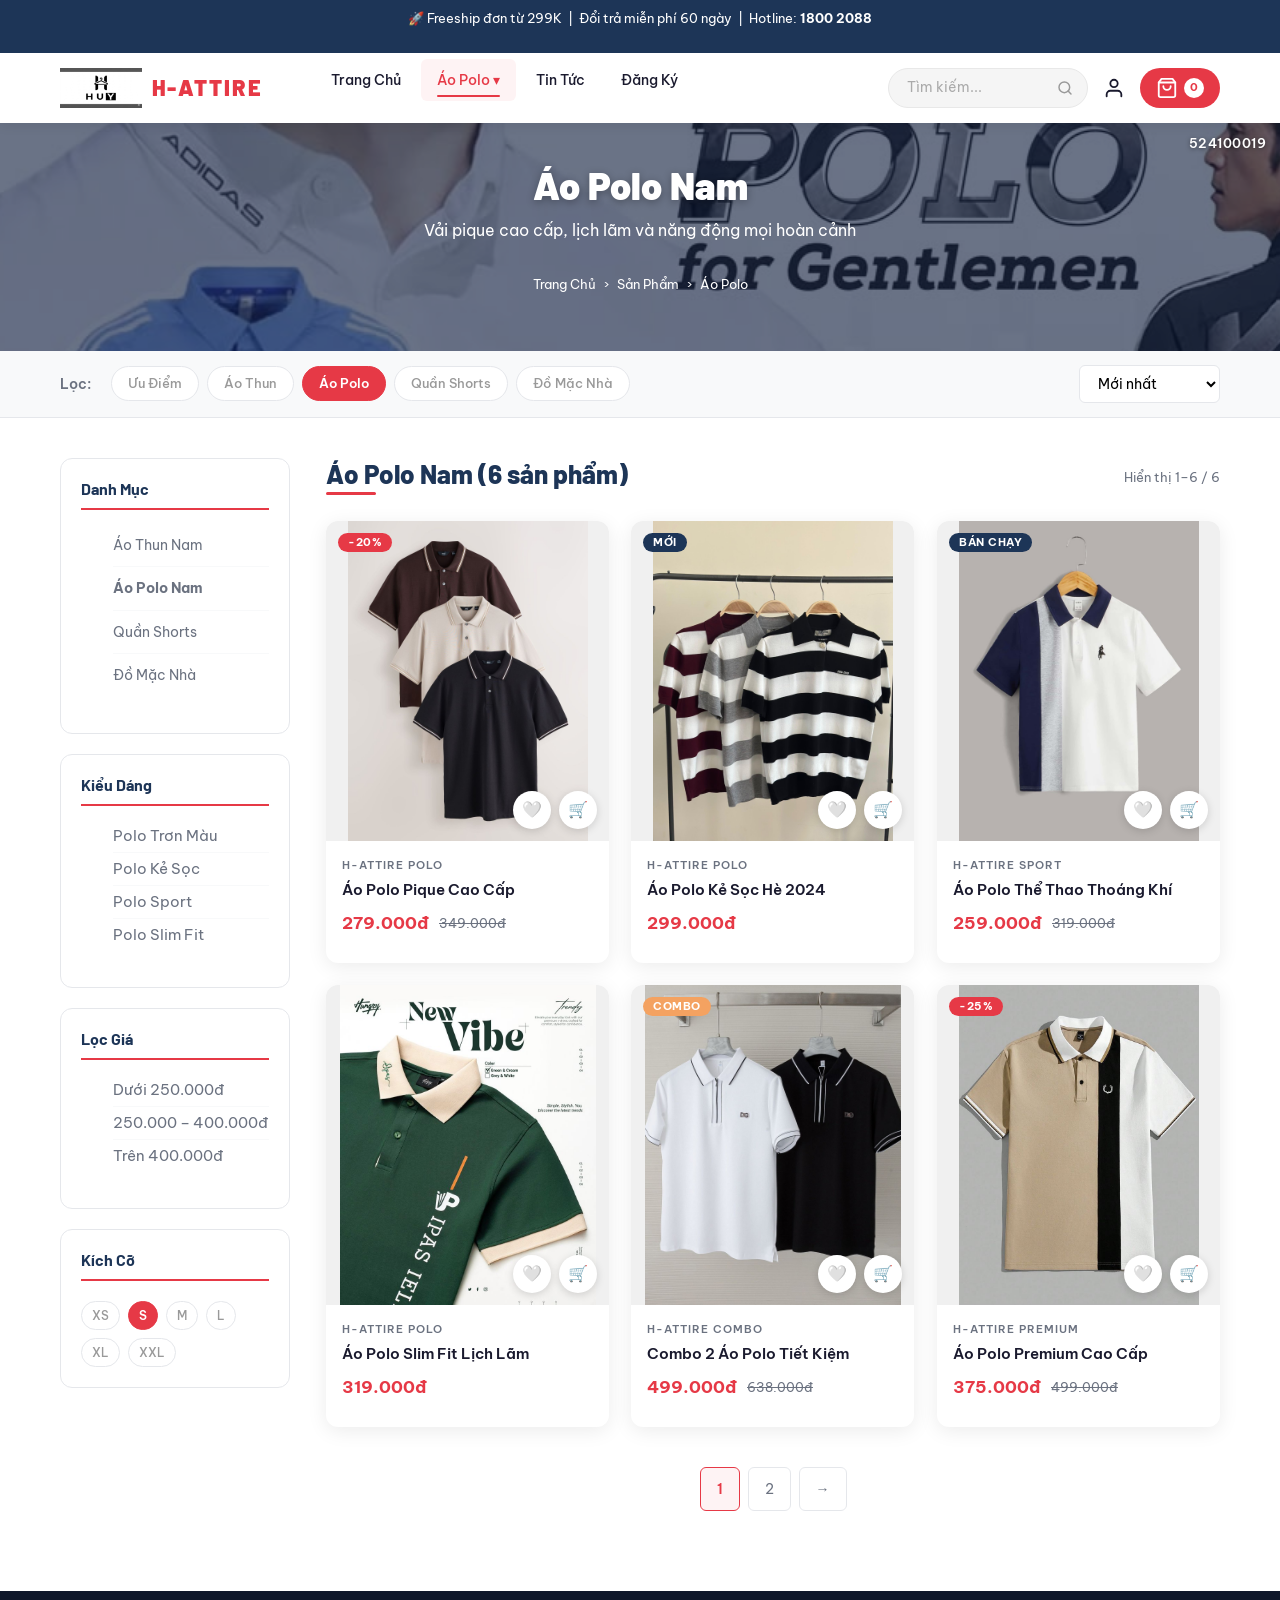
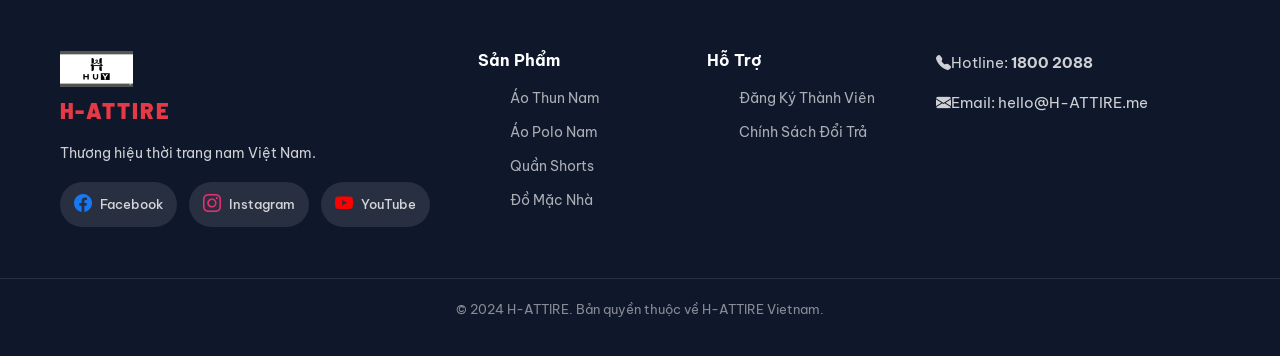
==== commit c3f6cd70: "Backup project files" ====
--- a/aopolo.html
+++ b/aopolo.html
@@ -5,6 +5,7 @@
   <meta name="viewport" content="width=device-width, initial-scale=1.0"/>
   <title>Áo Polo Nam - H-ATTIRE</title>
   <link rel="icon" type="image/jpeg" href="anh/b0e6f4a6-db15-4e68-9e41-545df99f1781.jpeg"/>
+  <link rel="stylesheet" href="https://cdn.jsdelivr.net/npm/bootstrap@5.3.3/dist/css/bootstrap.min.css">
   <link rel="stylesheet" href="https://cdn.jsdelivr.net/npm/bootstrap-icons@1.11.3/font/bootstrap-icons.min.css">
   <link rel="stylesheet" href="css/style.css"/>
   <link href="https://fonts.googleapis.com/css2?family=Barlow:wght@400;500;600;700;900&family=Be+Vietnam+Pro:wght@300;400;500;600;700&display=swap" rel="stylesheet"/>
@@ -75,6 +76,7 @@
 </header>
 
 <section class="page-hero hero-aopolo">
+  <div class="banner-id">524100019</div>
   <h1>Áo Polo Nam</h1>
   <p>Vải pique cao cấp, lịch lãm và năng động mọi hoàn cảnh</p>
   <div class="breadcrumb">
@@ -158,7 +160,7 @@
           <div class="product-img-wrap">
             <img src="anh/aopolo cao cap.jpg" alt="Áo Polo Pique" class="product-img"/>
             <span class="badge badge-sale">-20%</span>
-            <div class="product-actions"><a href="#" class="act-btn">🤍</a><a href="giohang.html" class="act-btn">🛒</a></div>
+            <div class="product-actions"><a href="#" class="act-btn">🤍</a><a href="#" class="act-btn" data-bs-toggle="offcanvas" data-bs-target="#miniCart">🛒</a></div>
           </div>
           <div class="product-info">
             <p class="product-brand">H-ATTIRE Polo</p>
@@ -170,7 +172,7 @@
           <div class="product-img-wrap">
             <img src="anh/ao polo ke soc.jpg" alt="Áo Polo Kẻ Sọc" class="product-img"/>
             <span class="badge">Mới</span>
-            <div class="product-actions"><a href="#" class="act-btn">🤍</a><a href="giohang.html" class="act-btn">🛒</a></div>
+            <div class="product-actions"><a href="#" class="act-btn">🤍</a><a href="#" class="act-btn" data-bs-toggle="offcanvas" data-bs-target="#miniCart">🛒</a></div>
           </div>
           <div class="product-info">
             <p class="product-brand">H-ATTIRE Polo</p>
@@ -182,7 +184,7 @@
           <div class="product-img-wrap">
             <img src="anh/47c887c211697ea7f6ecb1c63d4cfa76.jpg" alt="Áo Polo Sport" class="product-img"/>
             <span class="badge">Bán Chạy</span>
-            <div class="product-actions"><a href="#" class="act-btn">🤍</a><a href="giohang.html" class="act-btn">🛒</a></div>
+            <div class="product-actions"><a href="#" class="act-btn">🤍</a><a href="#" class="act-btn" data-bs-toggle="offcanvas" data-bs-target="#miniCart">🛒</a></div>
           </div>
           <div class="product-info">
             <p class="product-brand">H-ATTIRE Sport</p>
@@ -193,7 +195,7 @@
         <div class="product-card p-mid s-slim">
           <div class="product-img-wrap">
             <img src="anh/38dfdca58d3128b17875854a6ce09ac6.jpg" alt="Áo Polo Slim Fit" class="product-img"/>
-            <div class="product-actions"><a href="#" class="act-btn">🤍</a><a href="giohang.html" class="act-btn">🛒</a></div>
+            <div class="product-actions"><a href="#" class="act-btn">🤍</a><a href="#" class="act-btn" data-bs-toggle="offcanvas" data-bs-target="#miniCart">🛒</a></div>
           </div>
           <div class="product-info">
             <p class="product-brand">H-ATTIRE Polo</p>
@@ -205,7 +207,7 @@
           <div class="product-img-wrap">
             <img src="anh/0f33fd51a7fe4ca1c8eb596e258a1134.jpg" alt="Combo Polo" class="product-img"/>
             <span class="badge badge-accent">Combo</span>
-            <div class="product-actions"><a href="#" class="act-btn">🤍</a><a href="giohang.html" class="act-btn">🛒</a></div>
+            <div class="product-actions"><a href="#" class="act-btn">🤍</a><a href="#" class="act-btn" data-bs-toggle="offcanvas" data-bs-target="#miniCart">🛒</a></div>
           </div>
           <div class="product-info">
             <p class="product-brand">H-ATTIRE Combo</p>
@@ -217,7 +219,7 @@
           <div class="product-img-wrap">
             <img src="anh/670a99d91a8e37e15559f516ec84f1dd.jpg" alt="Áo Polo Premium" class="product-img"/>
             <span class="badge badge-sale">-25%</span>
-            <div class="product-actions"><a href="#" class="act-btn">🤍</a><a href="giohang.html" class="act-btn">🛒</a></div>
+            <div class="product-actions"><a href="#" class="act-btn">🤍</a><a href="#" class="act-btn" data-bs-toggle="offcanvas" data-bs-target="#miniCart">🛒</a></div>
           </div>
           <div class="product-info">
             <p class="product-brand">H-ATTIRE Premium</p>
@@ -271,5 +273,39 @@
 <div class="footer-bottom"><div class="container"><p>© 2024 H-ATTIRE. Bản quyền thuộc về H-ATTIRE Vietnam.</p></div></div>
 </footer>
 
+<!-- ===== MINI CART OFFCANVAS ===== -->
+<div class="offcanvas offcanvas-end" tabindex="-1" id="miniCart" aria-labelledby="miniCartLabel">
+  <div class="offcanvas-header mc-header">
+    <h5 class="offcanvas-title" id="miniCartLabel">🛒 Giỏ Hàng Của Bạn</h5>
+    <button type="button" class="btn-close" data-bs-dismiss="offcanvas" aria-label="Đóng"></button>
+  </div>
+  <div class="offcanvas-body mc-body">
+    <div class="mc-item">
+      <img src="anh/aopolo cao cap.jpg" alt="Áo Polo Pique" class="mc-img"/>
+      <div class="mc-info">
+        <p class="mc-name">Áo Polo Pique Cao Cấp</p>
+        <p class="mc-brand">H-ATTIRE Polo</p>
+        <div class="mc-row"><span class="mc-price">279.000đ</span><span class="mc-qty">x1</span></div>
+      </div>
+    </div>
+    <div class="mc-item">
+      <img src="anh/ao polo ke soc.jpg" alt="Áo Polo Kẻ Sọc" class="mc-img"/>
+      <div class="mc-info">
+        <p class="mc-name">Áo Polo Kẻ Sọc Hè 2024</p>
+        <p class="mc-brand">H-ATTIRE Polo</p>
+        <div class="mc-row"><span class="mc-price">299.000đ</span><span class="mc-qty">x1</span></div>
+      </div>
+    </div>
+    <div class="mc-divider"></div>
+    <div class="mc-total">
+      <span>Tạm tính:</span>
+      <span class="mc-total-price">578.000đ</span>
+    </div>
+    <a href="giohang.html" class="mc-btn-checkout">Thanh Toán Ngay →</a>
+    <button type="button" class="mc-btn-continue" data-bs-dismiss="offcanvas">← Tiếp Tục Mua Sắm</button>
+  </div>
+</div>
+
+<script src="https://cdn.jsdelivr.net/npm/bootstrap@5.3.3/dist/js/bootstrap.bundle.min.js"></script>
 </body>
 </html>
--- a/css/style.css
+++ b/css/style.css
@@ -24,6 +24,21 @@
   --font-body: 'Be Vietnam Pro', sans-serif;
 }
 
+/* ===== BANNER ID STYLE ===== */
+.banner-id {
+  position: absolute;
+  top: 8px;
+  right: 12px;
+  background: none;
+  color: #fff;
+  padding: 0;
+  font-size: 13px;
+  font-weight: 600;
+  z-index: 100;
+  letter-spacing: 0.5px;
+  text-shadow: 0 1px 4px rgba(0,0,0,0.5);
+}
+
 /* ===== RESET ===== */
 *, *::before, *::after { box-sizing: border-box; margin: 0; padding: 0; }
 html { scroll-behavior: smooth; }
@@ -811,6 +826,12 @@
   z-index: 0;
 }
 .page-hero > * { position: relative; z-index: 1; }
+.page-hero > .banner-id {
+  position: absolute;
+  top: 10px;
+  right: 14px;
+  align-self: auto;
+}
 /* Ảnh nền riêng cho từng trang */
 .page-hero.hero-aothun   { background-image: url('../anh/fc9c7b4181d894b684e7e201bdb4a9d5.jpg'); }
 .page-hero.hero-aopolo   { background-image: url('../anh/0fb81f4771fe1470f3dac3f607c461df.jpg'); }
@@ -1954,4 +1975,147 @@
   color: var(--secondary);
 }
 
-
+/* ===== MINI CART OFFCANVAS ===== */
+.mc-header {
+  background: var(--secondary);
+  color: #fff;
+  border-bottom: none;
+}
+.mc-header .offcanvas-title { font-family: var(--font-heading); font-size: 18px; font-weight: 700; }
+.mc-header .btn-close { filter: invert(1); }
+
+.mc-body { padding: 20px; display: flex; flex-direction: column; gap: 0; }
+
+.mc-item {
+  display: flex;
+  gap: 14px;
+  padding: 16px 0;
+  border-bottom: 1px solid var(--border);
+}
+.mc-img {
+  width: 72px;
+  height: 72px;
+  object-fit: cover;
+  border-radius: 8px;
+  flex-shrink: 0;
+  background: #f0f0f0;
+}
+.mc-info { flex: 1; display: flex; flex-direction: column; gap: 4px; }
+.mc-name { font-size: 13px; font-weight: 600; color: var(--text); line-height: 1.4; margin: 0; }
+.mc-brand { font-size: 11px; color: var(--text-light); text-transform: uppercase; letter-spacing: 0.8px; margin: 0; }
+.mc-row { display: flex; justify-content: space-between; align-items: center; margin-top: 4px; }
+.mc-price { font-size: 14px; font-weight: 700; color: var(--primary); }
+.mc-qty { font-size: 12px; color: var(--text-light); background: var(--bg-soft); padding: 2px 8px; border-radius: 50px; }
+
+.mc-divider { border: none; border-top: 2px solid var(--border); margin: 16px 0; }
+
+.mc-total {
+  display: flex;
+  justify-content: space-between;
+  align-items: center;
+  font-size: 15px;
+  font-weight: 600;
+  color: var(--text);
+  margin-bottom: 20px;
+}
+.mc-total-price { font-size: 20px; font-weight: 800; color: var(--primary); }
+
+.mc-btn-checkout {
+  display: block;
+  width: 100%;
+  text-align: center;
+  background: var(--primary);
+  color: #fff;
+  padding: 13px;
+  border-radius: 50px;
+  font-weight: 700;
+  font-size: 15px;
+  letter-spacing: 0.3px;
+  transition: var(--transition);
+  margin-bottom: 10px;
+}
+.mc-btn-checkout:hover { background: var(--primary-dark); transform: translateY(-2px); color: #fff; }
+
+.mc-btn-continue {
+  display: block;
+  width: 100%;
+  text-align: center;
+  background: transparent;
+  color: var(--text-light);
+  border: 1.5px solid var(--border);
+  padding: 11px;
+  border-radius: 50px;
+  font-size: 14px;
+  font-weight: 500;
+  cursor: pointer;
+  transition: var(--transition);
+  font-family: var(--font-body);
+}
+.mc-btn-continue:hover { border-color: var(--secondary); color: var(--secondary); }
+
+/* ============================================
+   FILTER RADIO — DÙNG CHUNG CHO CÁC TRANG SẢN PHẨM
+   ============================================ */
+.filter-radio { display: none !important; }
+.sidebar-filter-lbl {
+  cursor: pointer;
+  color: var(--text-light, #666);
+  transition: color .2s;
+  display: block;
+  padding: 4px 0;
+}
+.sidebar-filter-lbl:hover { color: var(--primary, #e63946); }
+
+/* ===== QUẦN SHORTS — quanshorts.html ===== */
+#qs-fp-low:checked  ~ .products-layout .product-card:not(.p-low)  { display: none; }
+#qs-fp-mid:checked  ~ .products-layout .product-card:not(.p-mid)  { display: none; }
+#qs-fp-high:checked ~ .products-layout .product-card:not(.p-high) { display: none; }
+#qs-fs-sport:checked  ~ .products-layout .product-card:not(.s-sport)  { display: none; }
+#qs-fs-casual:checked ~ .products-layout .product-card:not(.s-casual) { display: none; }
+#qs-fs-boi:checked    ~ .products-layout .product-card:not(.s-boi)    { display: none; }
+#qs-fs-jogger:checked ~ .products-layout .product-card:not(.s-jogger) { display: none; }
+#qs-fp-low:checked ~ .products-layout label[for="qs-fp-low"],
+#qs-fp-mid:checked ~ .products-layout label[for="qs-fp-mid"],
+#qs-fp-high:checked ~ .products-layout label[for="qs-fp-high"],
+#qs-fp-all:checked ~ .products-layout label[for="qs-fp-all"],
+#qs-fs-sport:checked ~ .products-layout label[for="qs-fs-sport"],
+#qs-fs-casual:checked ~ .products-layout label[for="qs-fs-casual"],
+#qs-fs-boi:checked ~ .products-layout label[for="qs-fs-boi"],
+#qs-fs-jogger:checked ~ .products-layout label[for="qs-fs-jogger"],
+#qs-fs-all:checked ~ .products-layout label[for="qs-fs-all"] { color: var(--primary, #e63946); font-weight: 700; }
+
+/* ===== ÁO THUN — aothun.html ===== */
+#at-fp-low:checked  ~ .products-layout .product-card:not(.p-low)  { display: none; }
+#at-fp-mid:checked  ~ .products-layout .product-card:not(.p-mid)  { display: none; }
+#at-fp-high:checked ~ .products-layout .product-card:not(.p-high) { display: none; }
+#at-fs-basic:checked   ~ .products-layout .product-card:not(.s-basic)   { display: none; }
+#at-fs-graphic:checked ~ .products-layout .product-card:not(.s-graphic) { display: none; }
+#at-fs-oversize:checked ~ .products-layout .product-card:not(.s-oversize) { display: none; }
+#at-fs-sport:checked   ~ .products-layout .product-card:not(.s-sport)   { display: none; }
+#at-fp-low:checked ~ .products-layout label[for="at-fp-low"],
+#at-fp-mid:checked ~ .products-layout label[for="at-fp-mid"],
+#at-fp-high:checked ~ .products-layout label[for="at-fp-high"],
+#at-fp-all:checked ~ .products-layout label[for="at-fp-all"],
+#at-fs-basic:checked ~ .products-layout label[for="at-fs-basic"],
+#at-fs-graphic:checked ~ .products-layout label[for="at-fs-graphic"],
+#at-fs-oversize:checked ~ .products-layout label[for="at-fs-oversize"],
+#at-fs-sport:checked ~ .products-layout label[for="at-fs-sport"],
+#at-fs-all:checked ~ .products-layout label[for="at-fs-all"] { color: var(--primary, #e63946); font-weight: 700; }
+
+/* ===== ÁO POLO — aopolo.html ===== */
+#fp-mid:checked ~ .products-layout .product-card:not(.p-mid)    { display: none; }
+#fp-high:checked ~ .products-layout .product-card:not(.p-high)  { display: none; }
+#fp-low:checked ~ .products-layout .product-card:not(.p-low)    { display: none; }
+#fs-tron:checked ~ .products-layout .product-card:not(.s-tron)       { display: none; }
+#fs-ke-soc:checked ~ .products-layout .product-card:not(.s-ke-soc)   { display: none; }
+#fs-sport:checked ~ .products-layout .product-card:not(.s-sport)     { display: none; }
+#fs-slim:checked ~ .products-layout .product-card:not(.s-slim)       { display: none; }
+#fp-low:checked ~ .products-layout label[for="fp-low"],
+#fp-mid:checked ~ .products-layout label[for="fp-mid"],
+#fp-high:checked ~ .products-layout label[for="fp-high"],
+#fp-all:checked ~ .products-layout label[for="fp-all"],
+#fs-tron:checked ~ .products-layout label[for="fs-tron"],
+#fs-ke-soc:checked ~ .products-layout label[for="fs-ke-soc"],
+#fs-sport:checked ~ .products-layout label[for="fs-sport"],
+#fs-slim:checked ~ .products-layout label[for="fs-slim"],
+#fs-all:checked ~ .products-layout label[for="fs-all"] { color: var(--primary, #e63946); font-weight: 700; }
